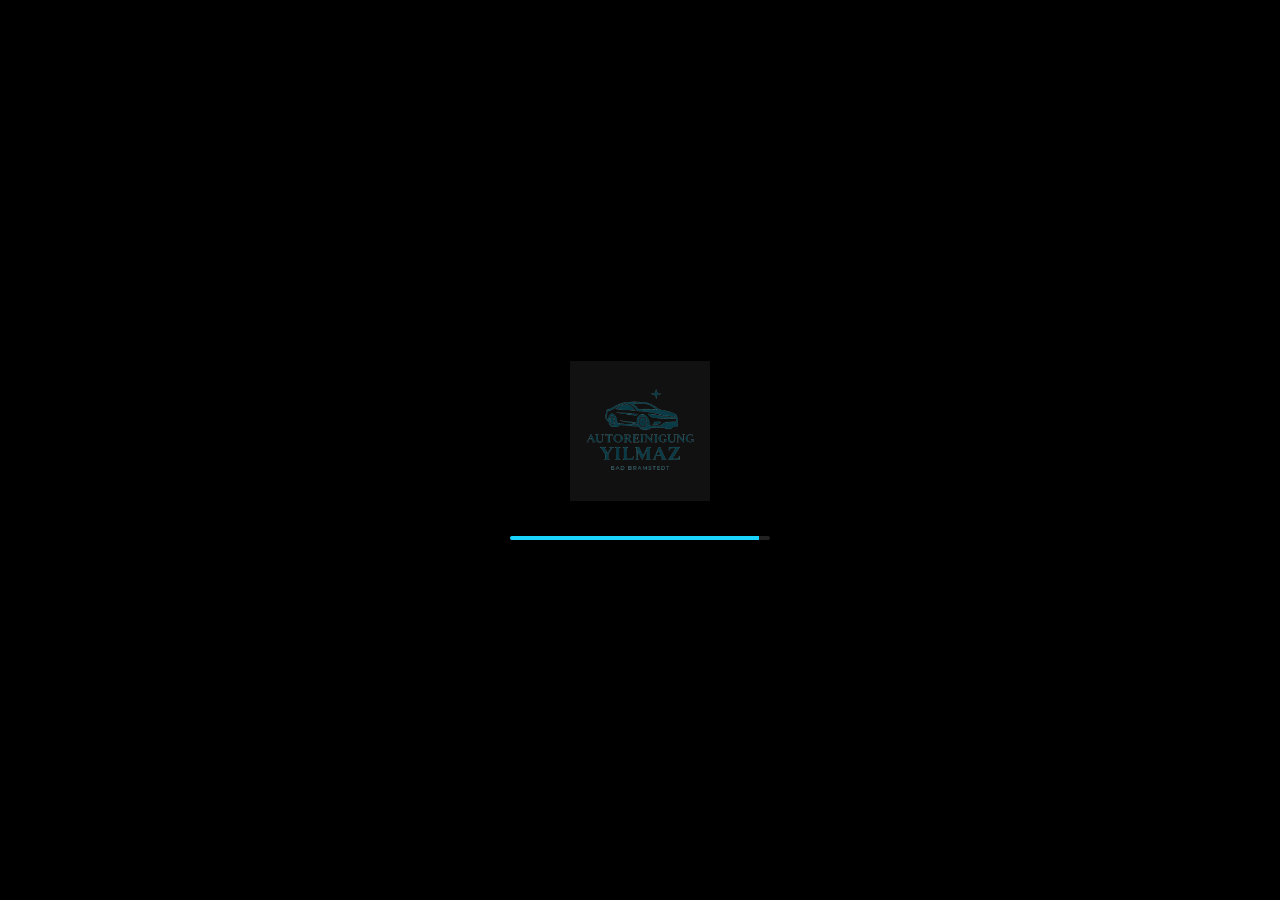
==== index.html @ 6084f490 "Update index.html" ====
<!DOCTYPE html>
<html lang="de">

<head>

<meta charset="UTF-8">
<meta name="viewport" content="width=device-width, initial-scale=1.0">

<title>Autoreinigung Yilmaz</title>
<link rel="icon" type="image/png" href="assets/images/logo.png">

<meta name="theme-color" content="#000000">

<link rel="preconnect" href="https://fonts.googleapis.com">
<link rel="preconnect" href="https://fonts.gstatic.com" crossorigin>

<link href="https://fonts.googleapis.com/css2?family=Manrope:wght@200;300;400;500;600;700;800&display=swap" rel="stylesheet">

<link rel="stylesheet" href="style.css">
<link href="https://fonts.googleapis.com/css2?family=Cormorant+Garamond:wght@600;700&display=swap" rel="stylesheet">
<script src="https://cdnjs.cloudflare.com/ajax/libs/gsap/3.12.5/gsap.min.js"></script>

</head>

<body>

<div id="loader">

<div class="loader-logo">

<img src="assets/images/logo.png" alt="Logo">

</div>

<div class="loader-line">

<div class="loader-progress"></div>

</div>

</div>

<div class="page">

<header class="hero">

<video
id="heroVideo"
autoplay
muted
loop
playsinline
preload="auto"
poster="assets/images/aussen.jpg">

<source
src="assets/videos/rs7.mov"
type="video/quicktime">

</video>

<div class="hero-dark"></div>

<nav>

    <div class="nav-left">
        <a href="#" class="brand">
            <span class="brand-top">AUTOREINIGUNG</span>
            <span class="brand-bottom">YILMAZ</span>
        </a>
    </div>

    <div class="nav-center">
        <a href="#experience">Leistungen</a>
        <a href="#preise">Preise</a>
        <a href="#galerie">Galerie</a>
        <a href="#ueber-apo">Über uns</a>
        <a href="#kontakt">Kontakt</a>
    </div>

    <div class="nav-right">
        <a href="#kontakt" class="nav-button">
            Termin
        </a>
        <button class="nav-toggle" id="navToggle" aria-label="Menü öffnen" aria-expanded="false">
            <span></span>
            <span></span>
            <span></span>
        </button>
    </div>

</nav>

<div class="nav-mobile" id="navMobile">
    <a href="#experience">Leistungen</a>
    <a href="#preise">Preise</a>
    <a href="#galerie">Galerie</a>
    <a href="#ueber-apo">Über uns</a>
    <a href="#kontakt">Kontakt</a>
    <a href="#kontakt" class="nav-mobile-cta">Termin buchen</a>
</div>

<div class="hero-content">

<p class="hero-top">

PREMIUM FAHRZEUGAUFBEREITUNG

</p>

<h1>

<span class="word gradient-word">Perfektion</span><br>
<span class="word">bis</span> <span class="word">ins</span> <span class="word">Detail.</span>

</h1>

<p class="hero-text">

Professionelle Fahrzeugaufbereitung
mit Liebe zum Detail.

</p>

<div class="hero-buttons">

<a
href="#kontakt"
class="button-primary">

Termin buchen

</a>

<a
href="#experience"
class="button-secondary">

Leistungen ansehen

</a>

</div>

<div class="hero-badge">

<span class="hero-badge-stars">★★★★★</span>

<span class="hero-badge-text">100+ Fahrzeuge aufbereitet</span>

</div>

</div>
<div class="hero-hotspots">

<div class="hotspot hotspot-car" data-target="aussen">

<div class="hotspot-ring"></div>

<div class="hotspot-core"></div>

<div class="hotspot-label">

Außenaufbereitung

</div>

</div>

<div class="hotspot hotspot-interior" data-target="innen">

<div class="hotspot-ring"></div>

<div class="hotspot-core"></div>

<div class="hotspot-label">

Innenaufbereitung

</div>

</div>

<div class="hotspot hotspot-engine" data-target="motor">

<div class="hotspot-ring"></div>

<div class="hotspot-core"></div>

<div class="hotspot-label">

Motorraum

</div>

</div>

<div class="hotspot hotspot-booking" data-target="termin">

<div class="hotspot-ring"></div>

<div class="hotspot-core"></div>

<div class="hotspot-label">

Termin

</div>

</div>

</div>

<div class="hero-gradient"></div>

<div class="hero-glow hero-glow-left"></div>

<div class="hero-glow hero-glow-right"></div>

<div class="hero-marquee">

<div class="hero-marquee-track">

<span>PREMIUM DETAILING</span>
<span class="dot">✦</span>
<span>100% HANDARBEIT</span>
<span class="dot">✦</span>
<span>BAD BRAMSTEDT</span>
<span class="dot">✦</span>
<span>LIEBE ZUM DETAIL</span>
<span class="dot">✦</span>
<span>PREMIUM DETAILING</span>
<span class="dot">✦</span>
<span>100% HANDARBEIT</span>
<span class="dot">✦</span>
<span>BAD BRAMSTEDT</span>
<span class="dot">✦</span>
<span>LIEBE ZUM DETAIL</span>
<span class="dot">✦</span>

</div>

</div>

<div class="scroll-indicator">

<span>

EXPERIENCE

</p>

<h2>

Nicht einfach reinigen.

Erleben.

</h2>

<span>

Klicke auf einen Bereich
und entdecke unsere
Premiumaufbereitung.

</span>

</div>

<div class="experience-grid">

<div
class="experience-card"
id="aussen">

<div class="experience-image">

<img
src="assets/images/aussen.jpg"
alt="Außenaufbereitung">

</div>

<div class="experience-content">

<h3>

Außenaufbereitung

</h3>

<p>

Handwäsche, Lackreinigung,
Felgenreinigung,
Versiegelung und
perfektes Finish.

</p>

<a href="aussenaufbereitung.html">

Mehr erfahren

</a>

</div>

</div>

<div
class="experience-card"
id="innen">

<div class="experience-image">

<img
src="assets/images/innen.jpg"
alt="Innenaufbereitung">

</div>

<div class="experience-content">

<h3>

Innenaufbereitung

</h3>

<p>

Tiefenreinigung von
Sitzen, Teppichen,
Kunststoff und
Lüftungsschächten.

</p>

<a href="innenaufbereitung.html">

Mehr erfahren

</a>

</div>

</div>
<div
class="experience-card"
id="motor">

<div class="experience-image">

<img
src="assets/images/motor.jpg"
alt="Motorraum">

</div>

<div class="experience-content">

<h3>

Motorraumaufbereitung

</h3>

<p>

Schonende Reinigung des
Motorraums für einen
sauberen und gepflegten
Gesamteindruck.

</p>

<a href="motorraum.html">

Mehr erfahren

</a>

</div>

</div>

<div
class="experience-card"
id="termin">

<div class="experience-image">

<img
src="assets/images/termin.jpg"
alt="Termin">

</div>

<div class="experience-content">

<h3>

Termin buchen

</h3>

<p>

Stelle deine gewünschte
Aufbereitung individuell
zusammen.

</p>

<a href="#konfigurator">

Jetzt starten

</a>

</div>

</div>

</div>

</section>
<section
id="konfigurator"
class="configurator">

<div class="section-head">

<p>

KONFIGURATOR

</p>

<h2>

Stelle deine Aufbereitung zusammen

</h2>

<span>

Der Preis wird automatisch berechnet.

</span>

</div>

<div class="configurator-wrapper">

<div class="config-left">

<h3>

1. Fahrzeug auswählen

</h3>

<div class="vehicle-grid">

<button class="vehicle active" data-price="0" data-label="Kleinwagen">

Kleinwagen
<span>z. B. Polo, Corsa</span>

</button>

<button class="vehicle" data-price="20" data-label="Mittelklasse">

Mittelklasse
<span>z. B. SUV, Kombi</span>

</button>

<button class="vehicle" data-price="40" data-label="Groß">

Groß
<span>z. B. Van, Transporter</span>

</button>

</div>

<h3>

2. Paket wählen

</h3>

<div class="package-grid">

<button
class="package active"
data-price="69"
data-label="Innen- oder Außen">

Innen- oder Außen
<span>ab 69€</span>

</button>

<button
class="package"
data-price="129"
data-label="Innen + Außen">

Innen + Außen
<span>ab 129€</span>

</button>

<button
class="package"
data-price="299"
data-label="Showroom Detailing">

Showroom Detailing
<span>ab 299€</span>

</button>

</div>

<h3>

3. Extras

</h3>

<div class="extras-grid">

<label>

<input
type="checkbox"
value="20">

Sitzreinigung

</label>

<label>

<input
type="checkbox"
value="30">

Tierhaare

</label>

<label>

<input
type="checkbox"
value="40">

Ozonbehandlung

</label>

<label>

<input
type="checkbox"
value="20">

Abholservice

</label>

</div>

</div>

<div class="config-right">

<div class="summary-card">

<h3>

Zusammenfassung

</h3>

<div class="summary-row">

<span>

Fahrzeug

</span>

<strong id="vehicleOutput">

Kleinwagen

</strong>

</div>

<div class="summary-row">

<span>

Paket

</span>

<strong id="packageOutput">

Innenreinigung

</strong>

</div>

<div class="summary-row">

<span>

Extras

</span>

<strong id="extrasOutput">

Keine

</strong>

</div>

<div class="summary-total">

<span>

Gesamtpreis

</span>

<h2 id="priceOutput">

49 €

</h2>

</div>

<p class="price-disclaimer">

Ungefährer Richtpreis. Nach deiner Anfrage erhältst du ein individuelles Angebot passend zu deinem Fahrzeug.

</p>

<a
href="#kontakt"
class="button-primary">

Anfrage senden

</a>

</div>

</div>

</div>

</section>
<section
class="reviews">

<div class="section-head">

<p>

KUNDEN

</p>

<h2>

Das sagen unsere Kunden

</h2>

</div>

<div class="reviews-grid">

<div class="review-card">

<div class="stars">

★★★★★

</div>

<p>

Mein Auto sah aus wie neu, sogar die Ecken im Kofferraum waren
blitzsauber. Klare Empfehlung.

</p>

<strong>

Lukas Meyer

</strong>

</div>

<div class="review-card">

<div class="stars">

★★★★★

</div>

<p>

Schnell, freundlich und richtig gründlich. Ich komme auf jeden
Fall wieder.

</p>

<strong>

Sophie Bauer

</strong>

</div>

<div class="review-card">

<div class="stars">

★★★★★

</div>

<p>

Endlich jemand, der wirklich auf Details achtet. Der Innenraum
riecht wieder wie neu.

</p>

<strong>

Tim Petersen

</strong>

</div>

</div>

</section>

<section
class="stats">

<div class="stat">

<h2>

100+

</h2>

<p>

Fahrzeuge aufbereitet

</p>

</div>

<div class="stat">

<h2>

100%

</h2>

<p>

Handarbeit

</p>

</div>

<div class="stat">

<h2>

★★★★★

</h2>

<p>

Detailtreue

</p>

</div>

<div class="stat">

<h2>

1

</h2>

<p>

Ansprechpartner

</p>

</div>

</section>

<section
id="preise"
class="pricing">

<div class="section-head">

<p>

PREISE

</p>

<h2>

Unsere Leistungen

</h2>

</div>

<div class="pricing-grid">

<div class="price-card">

<h3>

Innen- oder Außenaufbereitung

</h3>

<h4>

ab 69€

</h4>

<ul>

<li>Innenreinigung oder Handwäsche</li>

<li>Felgen oder Polster</li>

<li>Kunststoffpflege</li>

<li>Finish nach Wahl</li>

</ul>

</div>

<div class="price-card premium">

<h3>

Innen + Außen Aufbereitung

</h3>

<h4>

ab 129€

</h4>

<ul>

<li>Innen und Außen komplett</li>

<li>Lackreinigung & Versiegelung</li>

<li>Tiefenreinigung Interieur</li>

<li>Rundum-Finish</li>

</ul>

</div>

<div class="price-card premium">

<h3>

Showroom Detailing Paket

</h3>

<h4>

ab 299€

</h4>

<ul>

<li>Innen & Außen Premium</li>

<li>Motorraumaufbereitung</li>

<li>Versiegelung</li>

<li>Maximaler Glanz</li>

</ul>

</div>

</div>

</section>
<section
id="galerie"
class="gallery">

<div class="section-head">

<p>

GALERIE

</p>

<h2>

Vorher & Nachher

</h2>

<span>

Jedes Fahrzeug wird mit höchster Sorgfalt aufbereitet.

</span>

</div>

<div class="before-after">

<div class="before-card">

<div class="image">

<img
src="assets/images/before1.jpg"
alt="Vorher">

</div>

<h3>

Vorher

</h3>

</div>

<div class="after-card">

<div class="image">

<img
src="assets/images/after1.jpg"
alt="Nachher">

</div>

<h3>

Nachher

</h3>

</div>

</div>

</section>

<section
id="ueber-apo"
class="about-section">

<div class="about">

<div class="about-left">

<p class="section-tag">ÜBER UNS</p>

<h2>

Der Mensch hinter<br>
Autoreinigung Yilmaz.

</h2>

<p>

Hallo, ich bin Apo, 20 Jahre alt und Gründer von Autoreinigung
Yilmaz. Schon als Kind habe ich mich für Autos und perfekte
Fahrzeugpflege begeistert. Für mich gibt es kein „passt schon".
Ich arbeite so lange an einem Fahrzeug, bis ich das Ergebnis
selbst feiere und mit gutem Gewissen übergeben kann. Mein
Nachname Yilmaz ist in Bad Bramstedt vielen ein Begriff, weil
mein Vater sich über Jahre als zuverlässiger Schneider einen
Namen gemacht hat, und genau diese Werte nehme ich mit in mein
eigenes Unternehmen. Neben meinem Studium baue ich Autoreinigung
Yilmaz mit voller Leidenschaft auf, denn mein Ziel ist nicht,
möglichst viele Autos am Tag zu schaffen, sondern jedes einzelne
Fahrzeug so aufzubereiten, dass der Besitzer mit einem Grinsen
einsteigt.

</p>

<div class="about-features">

<div>✓ Liebe zum Detail</div>

<div>✓ Ehrlichkeit & Qualität</div>

<div>✓ Familientradition seit Jahren</div>

<div>✓ Kein Auto wie das andere</div>

</div>

</div>

<div class="about-right">

<img
src="assets/images/apo.jpg"
alt="Apo Yılmaz">

</div>

</div>

</section>

<section
id="kontakt"
class="contact">

<div class="section-head">

<p>

KONTAKT

</p>

<h2>

Termin anfragen

</h2>

<span>

Wir melden uns schnellstmöglich bei dir.

</span>

</div>

<div class="contact-wrapper">

<div class="contact-left">

<form id="contactForm">

<div class="input-group">

<label>

Name

</label>

<input
type="text"
placeholder="Dein Name"
required>

</div>

<div class="input-group">

<label>

Telefon

</label>

<input
type="tel"
placeholder="01590 8445660">

</div>

<div class="input-group">

<label>

E-Mail

</label>

<input
type="email"
placeholder="name@email.de">

</div>

<div class="input-group">

<label>

Fahrzeug

</label>

<input
type="text"
placeholder="z. B. Audi A4">

</div>

<div class="input-group">

<label>

Nachricht

</label>

<textarea
rows="6"
placeholder="Erzähl uns etwas über dein Fahrzeug..."></textarea>

</div>

<button
type="submit"
class="button-primary">

Anfrage senden

</button>

</form>

</div>

<div class="contact-right">

<div class="contact-card">

<h3>Sofort Kontakt</h3>

<p>Du möchtest lieber direkt schreiben? Kein Problem.</p>

<a
href="https://wa.me/4915908445660?text=Hallo,%20ich%20interessiere%20mich%20für%20eine%20Fahrzeugaufbereitung."
target="_blank"
class="whatsapp-big">

💬 WhatsApp schreiben

</a>

<div class="contact-info">

<div>📞 01590 8445660</div>

<div>📧 autoreinigung.yilmaz@gmx.de</div>

<div>📍 Bad Bramstedt</div>

<div>🕒 Antwort meist innerhalb weniger Stunden</div>

</div>

</div>

<div class="contact-card">

<h3>Warum Autoreinigung Yılmaz?</h3>

<div class="contact-features">

<div>✓ Kostenlose Beratung</div>

<div>✓ Premium Fahrzeugaufbereitung</div>

<div>✓ Transparente Preise</div>

<div>✓ Flexible Terminvergabe</div>

</div>

</div>

</div>

</div>

</section>

<footer>

<div class="footer-top">

<div class="footer-brand">

<img
src="assets/images/logo.png"
alt="Logo">

<p>

Premium Fahrzeugaufbereitung
für höchste Ansprüche.

</p>

</div>

<div class="footer-links">

<h3>

Navigation

</h3>

<a href="#">

Start</a>

<a href="#experience">

Leistungen</a>

<a href="#preise">

Preise</a>

<a href="#galerie">

Galerie</a>

<a href="#ueber-apo">

Über uns</a>

<a href="#kontakt">

Kontakt</a>

</div>

<div class="footer-services">

<h3>

Leistungen

</h3>

<p>

Innenreinigung</p>

<p>

Außenaufbereitung</p>

<p>

Premium Paket</p>

<p>

Ozonbehandlung</p>

</div>

<div class="footer-contact">

<h3>

Kontakt

</h3>

<p>

01590 8445660

</p>

<p>

autoreinigung.yilmaz@gmx.de

</p>

<p>

@autoreinigung.yilmaz

</p>

</div>

</div>

<div class="footer-bottom">

<p>

© 2026 Autoreinigung Yilmaz.
Alle Rechte vorbehalten.

</p>

<div class="footer-legal">
<a href="impressum.html">Impressum</a>
<a href="datenschutz.html">Datenschutz</a>
</div>

</div>

</footer>
<div class="cookie-banner" id="cookieBanner">

<div class="cookie-content">

<h3>

Cookies

</h3>

<p>

Diese Website verwendet Cookies für die Darstellung und zukünftige Funktionen.

</p>

<div class="cookie-buttons">

<button
id="acceptCookies"
class="button-primary">

Akzeptieren

</button>

<button
id="declineCookies"
class="button-secondary">

Ablehnen

</button>

</div>

</div>

</div>

<button
id="backToTop"
class="back-to-top">

↑

</button>

<script src="script.js"></script>

</div>

</body>

</html>
---- style.css ----
/* =====================================================
   RESET
===================================================== */

*{
margin:0;
padding:0;
box-sizing:border-box;
}

html{
scroll-behavior:smooth;
}

body{

font-family:"Manrope",sans-serif;
background:#050505;
color:#ffffff;
overflow-x:hidden;

}

img{

display:block;
max-width:100%;
background:#111;
font-size:0;

}

a{

text-decoration:none;
color:inherit;

}

button{

font-family:inherit;
cursor:pointer;
border:none;
outline:none;

}

section{

position:relative;
scroll-margin-top:110px;

}

/* =====================================================
   VARIABLES
===================================================== */

:root{

--primary:#18d4ff;

--bg:#050505;

--bg2:#0d0d0d;

--card:#111111;

--border:rgba(255,255,255,.07);

--text:#ffffff;

--text2:#bcbcbc;

--radius:26px;

--shadow:0 25px 60px rgba(0,0,0,.35);

}

/* =====================================================
   LOADER
===================================================== */

#loader{

position:fixed;

inset:0;

background:#000;

display:flex;

flex-direction:column;

justify-content:center;

align-items:center;

gap:35px;

z-index:999999;

}

.loader-logo img{

width:140px;

}

.loader-line{

width:260px;
height:4px;

background:#222;

border-radius:999px;

overflow:hidden;

}

.loader-progress{

width:0;

height:100%;

background:var(--primary);

}

/* =====================================================
   PAGE
===================================================== */

.page{

position:relative;

overflow:hidden;

}

/* =====================================================
   HERO
===================================================== */

.hero{

position:relative;

height:100vh;

width:100%;

overflow:hidden;

background:#050505 url('assets/images/aussen.jpg') center/cover no-repeat;

}

#heroVideo{

position:absolute;

inset:0;

width:100%;

height:100%;

object-fit:cover;

transform:scale(1.08);

animation:heroZoom 18s ease-in-out infinite alternate;

filter:brightness(.55) contrast(1.08) saturate(1.1);

pointer-events:none;

}
@keyframes heroZoom{

0%{

transform:scale(1.08);

}

100%{

transform:scale(1.16);

}

}

.hero-dark{
    position:absolute;
    inset:0;
    background:
    linear-gradient(
        to bottom,
        rgba(0,0,0,.35),
        rgba(0,0,0,.45),
        rgba(0,0,0,.85)
    ),
    radial-gradient(
        ellipse at center,
        transparent 35%,
        rgba(0,0,0,.55) 100%
    );
    pointer-events:none;
    z-index:1;
}
.hero-gradient{

position:absolute;

left:0;
right:0;
bottom:0;

height:260px;

background:

linear-gradient(
transparent,
#050505
);

}

/* =====================================================
   NAVIGATION
===================================================== */

nav{

position:fixed;

top:18px;

left:50%;

transform:translateX(-50%);

width:min(1400px,96%);

padding:18px 40px;

display:flex;

align-items:center;

justify-content:space-between;

background:rgba(10,10,10,.45);

backdrop-filter:blur(24px);

-webkit-backdrop-filter:blur(24px);

border:1px solid rgba(255,255,255,.08);

border-radius:22px;

box-shadow:0 20px 60px rgba(0,0,0,.35);

z-index:1000;

transition:.35s;

}

.nav-left{
    display:flex;
    align-items:center;
    flex-shrink:0;
}

.nav-center{

display:flex;

gap:45px;

}

.nav-center a{

font-size:15px;

font-weight:600;

letter-spacing:.04em;

transition:.3s;

}

.nav-center a:hover{

color:var(--primary);

}

.nav-button{

padding:15px 28px;

border-radius:999px;

background:var(--primary);

color:#000;

font-weight:700;

transition:.35s;

}

.nav-button:hover{

transform:translateY(-4px);

box-shadow:

0 20px 40px rgba(24,212,255,.35);

}
nav{
    z-index:9999;
}

.hero-content{
    z-index:10;
}

/* =====================================================
   HERO CONTENT
===================================================== */

.hero-content{

position:absolute;

left:8%;
top:50%;

transform:translateY(-50%);

width:700px;

z-index:50;

}

.hero-top{

font-size:14px;

letter-spacing:5px;

color:var(--primary);

margin-bottom:20px;

}

.hero-content h1{

font-size:clamp(56px,7.5vw,118px);

line-height:.95;

font-weight:800;

margin-bottom:30px;

letter-spacing:-.01em;

}

.hero-content h1 .word{

display:inline-block;

}

.gradient-word{

background:linear-gradient(100deg,#ffffff 10%,var(--primary) 55%,#7be9ff 90%);

-webkit-background-clip:text;

background-clip:text;

color:transparent;

}

.hero-text{

font-size:22px;

line-height:1.8;

color:var(--text2);

max-width:600px;

}

.hero-buttons{

display:flex;

gap:18px;

margin-top:45px;

}

.button-primary{

padding:18px 34px;

border-radius:999px;

background:var(--primary);

color:#000;

font-weight:700;

transition:.35s;

box-shadow:0 15px 40px rgba(45,200,255,.25);

}

.button-secondary{

padding:18px 34px;

border-radius:999px;

background:rgba(255,255,255,.08);

border:1px solid rgba(255,255,255,.12);

backdrop-filter:blur(18px);

color:#fff;

font-weight:600;

transition:.35s;

}

.button-primary,
.button-secondary{

position:relative;

overflow:hidden;

}

.button-primary::before,
.button-secondary::before{

content:"";

position:absolute;

top:0;

left:-120%;

width:60%;

height:100%;

background:linear-gradient(
115deg,
transparent,
rgba(255,255,255,.45),
transparent
);

transform:skewX(-20deg);

transition:.6s ease;

}

.button-primary:hover::before,
.button-secondary:hover::before{

left:130%;

}

.button-primary:hover,
.button-secondary:hover{

transform:translateY(-4px);

border-color:var(--primary);

box-shadow:0 18px 45px rgba(24,212,255,.25);

}

/* =====================================================
   HERO TRUST BADGE
===================================================== */

.hero-badge{

display:inline-flex;

align-items:center;

gap:14px;

margin-top:40px;

padding:14px 22px;

border-radius:999px;

background:rgba(255,255,255,.06);

border:1px solid rgba(255,255,255,.12);

backdrop-filter:blur(18px);

animation:badgeFloat 4s ease-in-out infinite;

}

.hero-badge-stars{

color:#ffd43b;

font-size:15px;

letter-spacing:2px;

}

.hero-badge-text{

font-size:14px;

font-weight:600;

color:var(--text2);

white-space:nowrap;

}

@keyframes badgeFloat{

0%,100%{

transform:translateY(0);

}

50%{

transform:translateY(-8px);

}

}
/* =====================================================
   HERO GLOW
===================================================== */

.hero-glow{

position:absolute;

width:800px;
height:800px;

border-radius:50%;

filter:blur(150px);

opacity:.28;

pointer-events:none;

transition:transform .4s ease-out;

will-change:transform;

}

.hero-glow-left{

left:-250px;
top:-150px;

background:#18d4ff;

}

.hero-glow-right{

right:-250px;
bottom:-250px;

background:#18d4ff;

}

/* =====================================================
   HOTSPOTS
===================================================== */

.hero-hotspots{

position:absolute;

inset:0;

z-index:80;

pointer-events:none;

}

.hotspot{

position:absolute;

display:flex;

align-items:center;

gap:18px;

cursor:pointer;

pointer-events:auto;

transition:.35s;

}

.hotspot:hover{

transform:scale(1.06);

}

.hotspot-core{

width:16px;
height:16px;

border-radius:50%;

background:var(--primary);

position:relative;

z-index:3;

box-shadow:

0 0 25px var(--primary);

}

.hotspot-ring{

position:absolute;

width:16px;
height:16px;

border-radius:50%;

background:rgba(24,212,255,.35);

animation:pulse 2s infinite;

}

.hotspot-label{

padding:12px 18px;

border-radius:999px;

background:rgba(20,20,20,.75);

backdrop-filter:blur(16px);

border:1px solid rgba(255,255,255,.08);

font-size:14px;

opacity:0;

transform:translateX(-10px);

transition:.35s;

white-space:nowrap;

}

.hotspot:hover .hotspot-label{

opacity:1;

transform:translateX(0);

}

.hotspot-car{

right:18%;
top:60%;

}

.hotspot-interior{

right:32%;
top:37%;

}

.hotspot-engine{

left:63%;
top:28%;

}

.hotspot-booking{

right:8%;
bottom:18%;

}

@keyframes pulse{

0%{

transform:scale(1);

opacity:1;

}

70%{

transform:scale(3);

opacity:0;

}

100%{

transform:scale(3);

opacity:0;

}

}

/* =====================================================
   HERO MARQUEE
===================================================== */

.hero-marquee{

position:absolute;

left:0;
right:0;
bottom:0;

overflow:hidden;

padding:16px 0;

background:rgba(5,5,5,.55);

border-top:1px solid rgba(255,255,255,.08);

backdrop-filter:blur(10px);

z-index:70;

mask-image:linear-gradient(
to right,
transparent,
#000 8%,
#000 92%,
transparent
);

}

.hero-marquee-track{

display:flex;

align-items:center;

gap:18px;

width:max-content;

animation:marqueeScroll 26s linear infinite;

white-space:nowrap;

}

.hero-marquee-track span{

font-size:13px;

font-weight:700;

letter-spacing:.2em;

color:var(--text2);

}

.hero-marquee-track .dot{

color:var(--primary);

font-size:14px;

}

@keyframes marqueeScroll{

0%{

transform:translateX(0);

}

100%{

transform:translateX(-50%);

}

}

/* =====================================================
   SCROLL INDICATOR
===================================================== */

.scroll-indicator{

position:absolute;

left:50%;

bottom:95px;

transform:translateX(-50%);

display:flex;

flex-direction:column;

align-items:center;

gap:14px;

z-index:90;

}

.scroll-indicator span{

font-size:11px;

letter-spacing:4px;

color:#9d9d9d;

}

.scroll-line{

width:2px;

height:80px;

background:#222;

border-radius:999px;

overflow:hidden;

}

.scroll-line-fill{

width:100%;

height:40%;

background:var(--primary);

animation:scrollMove 2s infinite;

}

@keyframes scrollMove{

0%{

transform:translateY(-100%);

}

100%{

transform:translateY(250%);

}

}

/* =====================================================
   EXPERIENCE
===================================================== */

.experience{

padding:110px 8%;

background:var(--bg);

}

.experience-header{

text-align:center;

margin-bottom:80px;

}

.experience-header p{

color:var(--primary);

letter-spacing:4px;

margin-bottom:15px;

font-size:14px;

}

.experience-header h2{

font-size:clamp(34px,7vw,72px);

line-height:1.1;

margin-bottom:20px;

}

.experience-header span{

font-size:20px;

color:var(--text2);

line-height:1.7;

display:block;

max-width:750px;

margin:auto;

}

.experience-grid{

display:grid;

grid-template-columns:repeat(2,1fr);

gap:35px;

}

/* =====================================================
   EXPERIENCE CARD
===================================================== */

.experience-card{

background:var(--card);

border-radius:30px;

overflow:hidden;

border:1px solid var(--border);

transition:.45s;

}

.experience-card:hover{

transform:translateY(-10px);

box-shadow:var(--shadow);

border-color:var(--primary);

}

.experience-image{

height:320px;

overflow:hidden;

}

.experience-image img{

width:100%;

height:100%;

object-fit:cover;

transition:.8s;

}

.experience-card:hover img{

transform:scale(1.05);

}

.experience-content{

padding:35px;

}

.experience-content h3{

font-size:32px;

margin-bottom:18px;

}

.experience-content p{

font-size:18px;

line-height:1.8;

color:var(--text2);

margin-bottom:28px;

}

.experience-content a{

display:inline-flex;

padding:15px 28px;

border-radius:999px;

background:var(--primary);

color:#000;

font-weight:700;

transition:.35s;

}

.experience-content a:hover{

transform:translateY(-4px);

box-shadow:0 18px 35px rgba(24,212,255,.35);

}
/* =====================================================
   SECTION HEAD
===================================================== */

.section-head{

text-align:center;

margin-bottom:80px;

}

.section-head p{

font-size:14px;

letter-spacing:4px;

color:var(--primary);

margin-bottom:18px;

}

.section-head h2{

font-size:clamp(34px,7vw,72px);

line-height:1.05;

margin-bottom:18px;

}

.section-head span{

display:block;

max-width:750px;

margin:auto;

font-size:20px;

line-height:1.8;

color:var(--text2);

}

/* =====================================================
   PRICING
===================================================== */

.pricing{

padding:110px 8%;

background:var(--bg2);

}

.pricing-grid{

display:grid;

grid-template-columns:repeat(3,1fr);

gap:30px;

}

.price-card{

background:var(--card);

border-radius:28px;

padding:38px;

border:1px solid var(--border);

transition:.35s;

}

.price-card:hover{

transform:translateY(-10px);

border-color:var(--primary);

box-shadow:var(--shadow);

}

.price-card h3{

font-size:30px;

margin-bottom:18px;

}

.price-card h4{

font-size:clamp(30px,5vw,42px);

color:var(--primary);

margin-bottom:28px;

}

.price-card ul{

list-style:none;

display:flex;

flex-direction:column;

gap:16px;

}

.price-card li{

font-size:17px;

color:var(--text2);

position:relative;

padding-left:22px;

}

.price-card li::before{

content:"✓";

position:absolute;

left:0;

color:var(--primary);

font-weight:700;

}

.price-card.premium{

background:linear-gradient(
180deg,
#141414,
#0c0c0c
);

}

/* =====================================================
   CONFIGURATOR
===================================================== */

.configurator{

padding:110px 8%;

background:#050505;

}

.configurator-wrapper{

display:grid;

grid-template-columns:2fr 1fr;

gap:40px;

align-items:start;

}

.config-left{

display:flex;

flex-direction:column;

gap:45px;

}

.config-left h3{

font-size:30px;

margin-bottom:20px;

}

/* =====================================================
   VEHICLES
===================================================== */

.vehicle-grid{

display:grid;

grid-template-columns:repeat(3,1fr);

gap:18px;

}

.vehicle{

display:flex;

flex-direction:column;

align-items:center;

gap:6px;

padding:22px;

border-radius:20px;

background:#111;

border:1px solid var(--border);

color:white;

font-size:17px;

font-weight:600;

transition:.3s;

}

.vehicle span{

font-size:13px;

font-weight:400;

color:var(--text2);

}

.vehicle:hover{

transform:translateY(-5px);

border-color:var(--primary);

}

.vehicle.active{

background:var(--primary);

color:black;

font-weight:700;

}

.vehicle.active span{

color:rgba(0,0,0,.6);

}

.price-disclaimer{

font-size:13px;

line-height:1.6;

color:var(--text2);

text-align:center;

margin:-8px 0 22px;

}

/* =====================================================
   PACKAGES
===================================================== */

.package-grid{

display:grid;

grid-template-columns:repeat(2,1fr);

gap:18px;

}

.package{

padding:22px;

border-radius:20px;

background:#111;

border:1px solid var(--border);

color:white;

font-size:17px;

transition:.3s;

}

.package:hover{

transform:translateY(-5px);

border-color:var(--primary);

}

.package.active{

background:var(--primary);

color:#000;

font-weight:700;

}

/* =====================================================
   EXTRAS
===================================================== */

.extras-grid{

display:grid;

grid-template-columns:repeat(2,1fr);

gap:18px;

}

.extras-grid label{

display:flex;

align-items:center;

gap:14px;

padding:18px 20px;

border-radius:18px;

background:#111;

border:1px solid var(--border);

transition:.3s;

cursor:pointer;

}

.extras-grid label:hover{

border-color:var(--primary);

}

.extras-grid input{

width:18px;

height:18px;

accent-color:#18d4ff;

}

/* =====================================================
   SUMMARY
===================================================== */

.summary-card{

position:sticky;

top:120px;

background:#111;

border-radius:30px;

padding:35px;

border:1px solid var(--border);

}

.summary-card h3{

font-size:30px;

margin-bottom:35px;

}

.summary-row{

display:flex;

justify-content:space-between;

align-items:center;

padding:16px 0;

border-bottom:1px solid rgba(255,255,255,.06);

}

.summary-row span{

color:var(--text2);

}

.summary-row strong{

font-weight:700;

}

.summary-total{

margin-top:35px;

padding-top:25px;

border-top:1px solid rgba(255,255,255,.08);

}

.summary-total span{

color:var(--text2);

}

.summary-total h2{

font-size:clamp(36px,8vw,58px);

color:var(--primary);

margin:10px 0 35px;

}

.summary-card .button-primary{

display:block;

text-align:center;

width:100%;

}
/* =====================================================
   GALLERY
===================================================== */

.gallery{

padding:110px 8%;

background:var(--bg);

}

.before-after{

display:grid;

grid-template-columns:1fr 1fr;

gap:30px;

margin-bottom:80px;

}

.before-card,
.after-card{

background:var(--card);

border-radius:28px;

overflow:hidden;

border:1px solid var(--border);

}

.before-card .image,
.after-card .image{

height:420px;

overflow:hidden;

}

.before-card img,
.after-card img{

width:100%;
height:100%;
object-fit:cover;
transition:.6s;

}

.before-card:hover img,
.after-card:hover img{

transform:scale(1.05);

}

.before-card h3,
.after-card h3{

padding:28px;

font-size:30px;

}

/* =====================================================
   STATS
===================================================== */

.stats{

padding:120px 8%;

display:grid;

grid-template-columns:repeat(4,1fr);

gap:25px;

background:var(--bg2);

}

.stat{

background:var(--card);

padding:45px;

border-radius:24px;

text-align:center;

border:1px solid var(--border);

}

.stat h2{

font-size:clamp(32px,7vw,54px);

color:var(--primary);

margin-bottom:12px;

}

.stat p{

color:var(--text2);

font-size:18px;

}

/* =====================================================
   REVIEWS
===================================================== */

.reviews{

padding:110px 8%;

background:var(--bg);

}

.reviews-grid{

display:grid;

grid-template-columns:repeat(3,1fr);

gap:28px;

}

.review-card{

background:var(--card);

padding:40px;

border-radius:24px;

border:1px solid var(--border);

transition:.35s;

}

.review-card:hover{

transform:translateY(-8px);

border-color:var(--primary);

}

.stars{

font-size:24px;

color:#ffd43b;

margin-bottom:20px;

}

.review-card p{

line-height:1.8;

color:var(--text2);

margin-bottom:30px;

}

.review-card strong{

font-size:18px;

}

/* =====================================================
   CONTACT
===================================================== */

.contact{

padding:110px 8%;

background:var(--bg2);

}

.contact-wrapper{

display:grid;

grid-template-columns:1.5fr 1fr;

gap:40px;

}

.contact-left,
.contact-card,
.map-placeholder{

background:var(--card);

border-radius:28px;

border:1px solid var(--border);

padding:35px;

}

.input-group{

display:flex;

flex-direction:column;

margin-bottom:22px;

}

.input-group label{

margin-bottom:10px;

font-weight:600;

}

.input-group input,
.input-group textarea{

background:#0b0b0b;

border:1px solid var(--border);

border-radius:16px;

padding:18px;

color:#fff;

font-size:16px;

resize:none;

}

.contact-card{

margin-bottom:30px;

}

.contact-item{

margin-top:20px;

}

.contact-item h4{

margin-bottom:8px;

color:var(--primary);

}

.map-placeholder{

height:320px;

display:flex;

align-items:center;

justify-content:center;

text-align:center;

}

/* =====================================================
   FOOTER
===================================================== */

footer{

padding:80px 8% 40px;

background:#020202;

border-top:1px solid var(--border);

}

.footer-top{

display:grid;

grid-template-columns:2fr 1fr 1fr 1fr;

gap:40px;

margin-bottom:60px;

}

.footer-brand img{

width:150px;

margin-bottom:20px;

}

.footer-brand p,
.footer-contact p{

color:var(--text2);

line-height:1.8;

}

.footer-links,
.footer-services{

display:flex;

flex-direction:column;

gap:14px;

}

.footer-links h3,
.footer-services h3,
.footer-contact h3{

margin-bottom:14px;

}

.footer-links a{

color:var(--text2);

transition:.3s;

}

.footer-links a:hover{

color:var(--primary);

}

.footer-bottom{

padding-top:35px;

border-top:1px solid rgba(255,255,255,.05);

text-align:center;

color:#888;

display:flex;

flex-direction:column;

align-items:center;

gap:14px;

}

.footer-legal{

display:flex;

gap:24px;

}

.footer-legal a{

color:#888;

font-size:14px;

transition:.3s;

}

.footer-legal a:hover{

color:var(--primary);

}

.back-to-top{

position:fixed;

right:30px;

bottom:30px;

width:58px;
height:58px;

border-radius:50%;

background:var(--primary);

color:#000;

font-size:22px;

display:flex;

justify-content:center;

align-items:center;

box-shadow:var(--shadow);

z-index:999;

opacity:0;

pointer-events:none;

transition:.35s;

}

/* =====================================================
   RESPONSIVE
===================================================== */

.nav-right{

display:flex;

align-items:center;

gap:16px;

}

.nav-toggle{

display:none;

flex-direction:column;

justify-content:center;

gap:5px;

width:44px;

height:44px;

background:none;

border:none;

cursor:pointer;

z-index:10000;

}

.nav-toggle span{

display:block;

width:24px;

height:2px;

background:#fff;

margin:0 auto;

transition:.3s ease;

}

.nav-toggle.open span:nth-child(1){

transform:translateY(7px) rotate(45deg);

}

.nav-toggle.open span:nth-child(2){

opacity:0;

}

.nav-toggle.open span:nth-child(3){

transform:translateY(-7px) rotate(-45deg);

}

.nav-mobile{

position:fixed;

inset:0;

background:rgba(5,5,5,.98);

backdrop-filter:blur(20px);

display:flex;

flex-direction:column;

align-items:center;

justify-content:center;

gap:32px;

opacity:0;

pointer-events:none;

transform:translateY(-12px);

transition:.35s ease;

z-index:9998;

}

.nav-mobile.open{

opacity:1;

pointer-events:auto;

transform:translateY(0);

}

.nav-mobile a{

font-size:24px;

font-weight:600;

color:#fff;

}

.nav-mobile a:hover{

color:var(--primary);

}

.nav-mobile-cta{

margin-top:10px;

padding:16px 40px;

border-radius:999px;

background:var(--primary) !important;

color:#000 !important;

font-weight:700;

font-size:16px !important;

}

.nav-mobile-cta:hover{

color:#000 !important;

}

@media(max-width:1100px){

nav{

padding:25px;

}

.nav-center{

display:none;

}

.nav-toggle{

display:flex;

}

.hero-content{

left:5%;

width:90%;

}

.hero-content h1{

font-size:62px;

}

.experience-grid,
.pricing-grid,
.reviews-grid,
.stats,
.before-after,
.contact-wrapper,
.footer-top,
.about,
.configurator-wrapper{

grid-template-columns:1fr;

}

.vehicle-grid,
.package-grid,
.extras-grid{

grid-template-columns:1fr;

}

.hotspot{

display:none;

}

.about{

margin:100px auto;
gap:40px;

}

.summary-card{

position:relative;

top:0;

}

}

/* =====================================================
   MOBILE (PHONES)
===================================================== */

@media(max-width:640px){

nav{

padding:16px 20px;

}

.brand-top{

font-size:10px;

letter-spacing:.22em;

}

.brand-bottom{

font-size:28px;

}

.nav-button{

display:none;

}

.nav-toggle{

width:38px;
height:38px;

}

.hero-content{

left:6%;

width:88%;

}

.hero-content h1{

font-size:clamp(38px,12vw,56px);

}

.hero-top{

font-size:12px;

letter-spacing:3px;

}

.hero-text{

font-size:15px;

}

.hero-buttons{

flex-direction:column;

width:100%;

gap:14px;

}

.hero-buttons a{

width:100%;

text-align:center;

}

.hero-badge{

flex-wrap:wrap;

justify-content:center;

text-align:center;

padding:12px 18px;

}

.hero-marquee span{

font-size:12px;

}

.experience,
.pricing,
.configurator,
.gallery,
.reviews,
.contact,
.stats{

padding:70px 6%;

}

.stats{

grid-template-columns:repeat(2,1fr);

gap:20px;

}

.experience-header span,
.section-head span{

font-size:14px;

}

.price-card,
.summary-card,
.review-card,
.contact-card{

padding:30px 24px;

}

.about{

margin:70px auto;

}

.about p{

font-size:17px;

}

.about-features{

grid-template-columns:1fr;

}

.footer-top{

padding:70px 6% 40px;

}

.footer-bottom{

padding:25px 6% 30px;

}

.footer-legal{

flex-direction:column;

gap:10px;

align-items:center;

}

.cookie-banner{

left:14px;

right:14px;

bottom:14px;

}

.cookie-content{

padding:22px;

}

.legal-content{

padding:60px 6% 100px;

}

.legal-content h2{

font-size:22px;

}

.page-hero{

padding:140px 6% 60px;

}

.included-list,
.process-steps{

gap:12px;

}

}

/* =====================================================
   COOKIE BANNER
===================================================== */

.cookie-banner{

position:fixed;

left:30px;
right:30px;
bottom:30px;

display:flex;

justify-content:center;

z-index:99999;

}

.cookie-content{

background:rgba(15,15,15,.95);

backdrop-filter:blur(25px);

border:1px solid rgba(255,255,255,.08);

border-radius:24px;

padding:30px;

max-width:650px;

width:100%;

box-shadow:0 25px 60px rgba(0,0,0,.45);

}

.cookie-content h3{

margin-bottom:12px;

}

.cookie-content p{

color:#bdbdbd;

line-height:1.8;

margin-bottom:25px;

}

.cookie-buttons{

display:flex;

gap:15px;

flex-wrap:wrap;

}
.whatsapp-big{

display:flex;

justify-content:center;

align-items:center;

margin:25px 0;

padding:18px 28px;

background:#25D366;

color:#fff;

font-size:18px;

font-weight:700;

border-radius:18px;

text-decoration:none;

transition:.3s;

box-shadow:0 15px 35px rgba(37,211,102,.25);

}

.whatsapp-big:hover{

transform:translateY(-4px);

box-shadow:0 25px 50px rgba(37,211,102,.4);

}
/* Logo */

.brand{
    display:flex;
    flex-direction:column;
    text-decoration:none;
    line-height:1;
}

.brand-top{
    font-family:"Manrope",sans-serif;
    font-size:13px;
    font-weight:700;
    letter-spacing:.35em;
    color:#ffffff;
    text-transform:uppercase;
}

.brand-bottom{
    font-family:"Cormorant Garamond",serif;
    font-size:42px;
    font-weight:700;
    color:var(--primary);
    letter-spacing:.05em;
    margin-top:2px;
    transition:.3s ease;
}

.brand:hover .brand-bottom{
    text-shadow:0 0 20px rgba(0,255,255,.45);
}
/* ===========================
   ÜBER UNS
=========================== */

.about{

display:grid;
grid-template-columns:1fr 1fr;
gap:80px;
align-items:center;

width:min(1400px,90%);
margin:130px auto;

}

.section-tag{

color:var(--primary);
font-size:14px;
font-weight:700;
letter-spacing:.35em;

}

.about h2{

font-size:clamp(32px,6.5vw,64px);
margin:18px 0;

}

.about p{

font-size:22px;
line-height:1.8;
color:var(--text2);
max-width:650px;
margin-bottom:20px;

}

.about-features{

display:grid;
grid-template-columns:repeat(2,1fr);
gap:18px;
margin-top:35px;

}

.about-features div{

padding:18px 22px;
background:rgba(255,255,255,.04);
border:1px solid rgba(255,255,255,.08);
border-radius:18px;
font-weight:600;

}

.about-right img{

width:100%;
border-radius:28px;
display:block;

}
/* =====================================================
   SERVICE DETAIL PAGES
===================================================== */

.page-hero{

padding:200px 8% 100px;

background:
radial-gradient(ellipse at top,rgba(24,212,255,.12),transparent 60%),
var(--bg);

border-bottom:1px solid var(--border);

}

.page-hero .back-link{

display:inline-flex;

align-items:center;

gap:8px;

color:var(--text2);

font-size:14px;

font-weight:600;

margin-bottom:30px;

transition:.3s;

}

.page-hero .back-link:hover{

color:var(--primary);

}

.page-hero p.tag{

color:var(--primary);

letter-spacing:4px;

font-size:14px;

margin-bottom:18px;

}

.page-hero h1{

font-size:clamp(40px,6vw,72px);

line-height:1.02;

font-weight:800;

margin-bottom:24px;

max-width:900px;

}

.page-hero .lead{

font-size:20px;

line-height:1.8;

color:var(--text2);

max-width:700px;

}

.service-detail{

padding:110px 8%;

max-width:1300px;

margin:0 auto;

display:grid;

grid-template-columns:1.3fr 1fr;

gap:70px;

}

.service-detail h2{

font-size:32px;

margin-bottom:28px;

}

.included-list{

display:flex;

flex-direction:column;

gap:16px;

margin-bottom:60px;

}

.included-list div{

display:flex;

align-items:flex-start;

gap:14px;

padding:20px 24px;

background:var(--card);

border:1px solid var(--border);

border-radius:18px;

font-size:16px;

color:var(--text2);

}

.included-list div span{

color:var(--primary);

font-size:18px;

flex-shrink:0;

}

.process-steps{

display:flex;

flex-direction:column;

gap:26px;

}

.process-step{

display:flex;

gap:22px;

align-items:flex-start;

}

.process-step .num{

flex-shrink:0;

width:44px;

height:44px;

border-radius:50%;

background:rgba(24,212,255,.12);

border:1px solid rgba(24,212,255,.35);

color:var(--primary);

display:flex;

align-items:center;

justify-content:center;

font-weight:700;

font-size:16px;

}

.process-step h4{

margin-bottom:6px;

font-size:17px;

}

.process-step p{

color:var(--text2);

font-size:15px;

line-height:1.7;

}

.service-side{

position:sticky;

top:120px;

align-self:start;

display:flex;

flex-direction:column;

gap:24px;

}

.price-teaser{

background:var(--card);

border:1px solid var(--border);

border-radius:26px;

padding:38px;

}

.price-teaser h3{

font-size:20px;

margin-bottom:10px;

}

.price-teaser .amount{

font-size:clamp(28px,5vw,38px);

font-weight:800;

color:var(--primary);

margin-bottom:20px;

}

.price-teaser p{

color:var(--text2);

font-size:14px;

line-height:1.7;

margin-bottom:26px;

}

.cta-banner{

margin:0 8% 110px;

padding:70px 8%;

border-radius:32px;

background:linear-gradient(120deg,rgba(24,212,255,.14),rgba(24,212,255,.03));

border:1px solid rgba(24,212,255,.25);

text-align:center;

}

.cta-banner h2{

font-size:clamp(28px,4vw,42px);

margin-bottom:16px;

}

.cta-banner p{

color:var(--text2);

font-size:17px;

margin-bottom:34px;

}

.cta-banner .hero-buttons{

justify-content:center;

}

@media(max-width:1000px){

.service-detail{

grid-template-columns:1fr;

}

.service-side{

position:relative;

top:0;

}

}

/* =====================================================
   LEGAL PAGES
===================================================== */

.legal-content{

padding:80px 8% 140px;

max-width:850px;

margin:0 auto;

}

.legal-content h2{

font-size:26px;

margin-top:50px;

margin-bottom:18px;

}

.legal-content h2:first-child{

margin-top:0;

}

.legal-content h3{

font-size:18px;

margin-top:30px;

margin-bottom:12px;

color:var(--primary);

}

.legal-content p{

color:var(--text2);

font-size:16px;

line-height:1.85;

margin-bottom:16px;

}

.legal-content a{

color:var(--primary);

}

.legal-content ul{

color:var(--text2);

font-size:16px;

line-height:1.85;

margin:0 0 16px 20px;

}

.legal-content li{

margin-bottom:6px;

}

.legal-content strong{

color:var(--text);

}
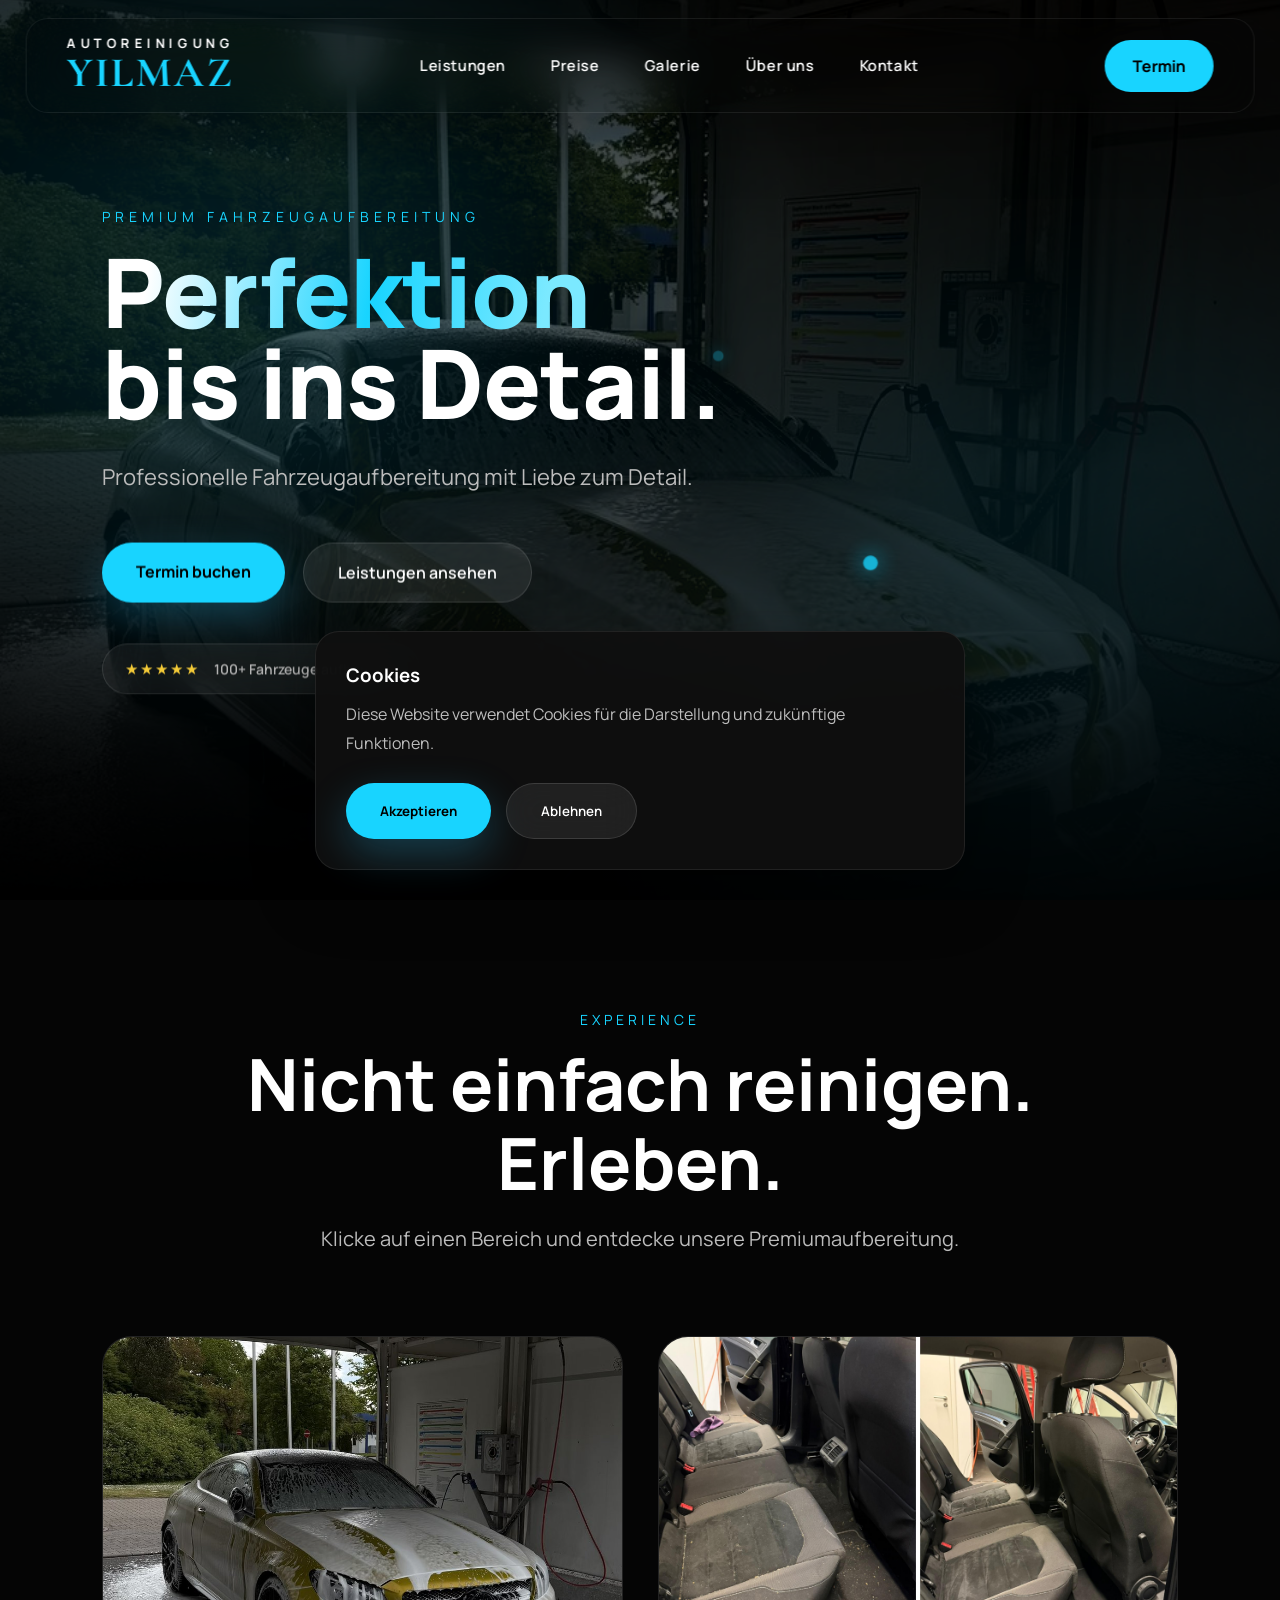
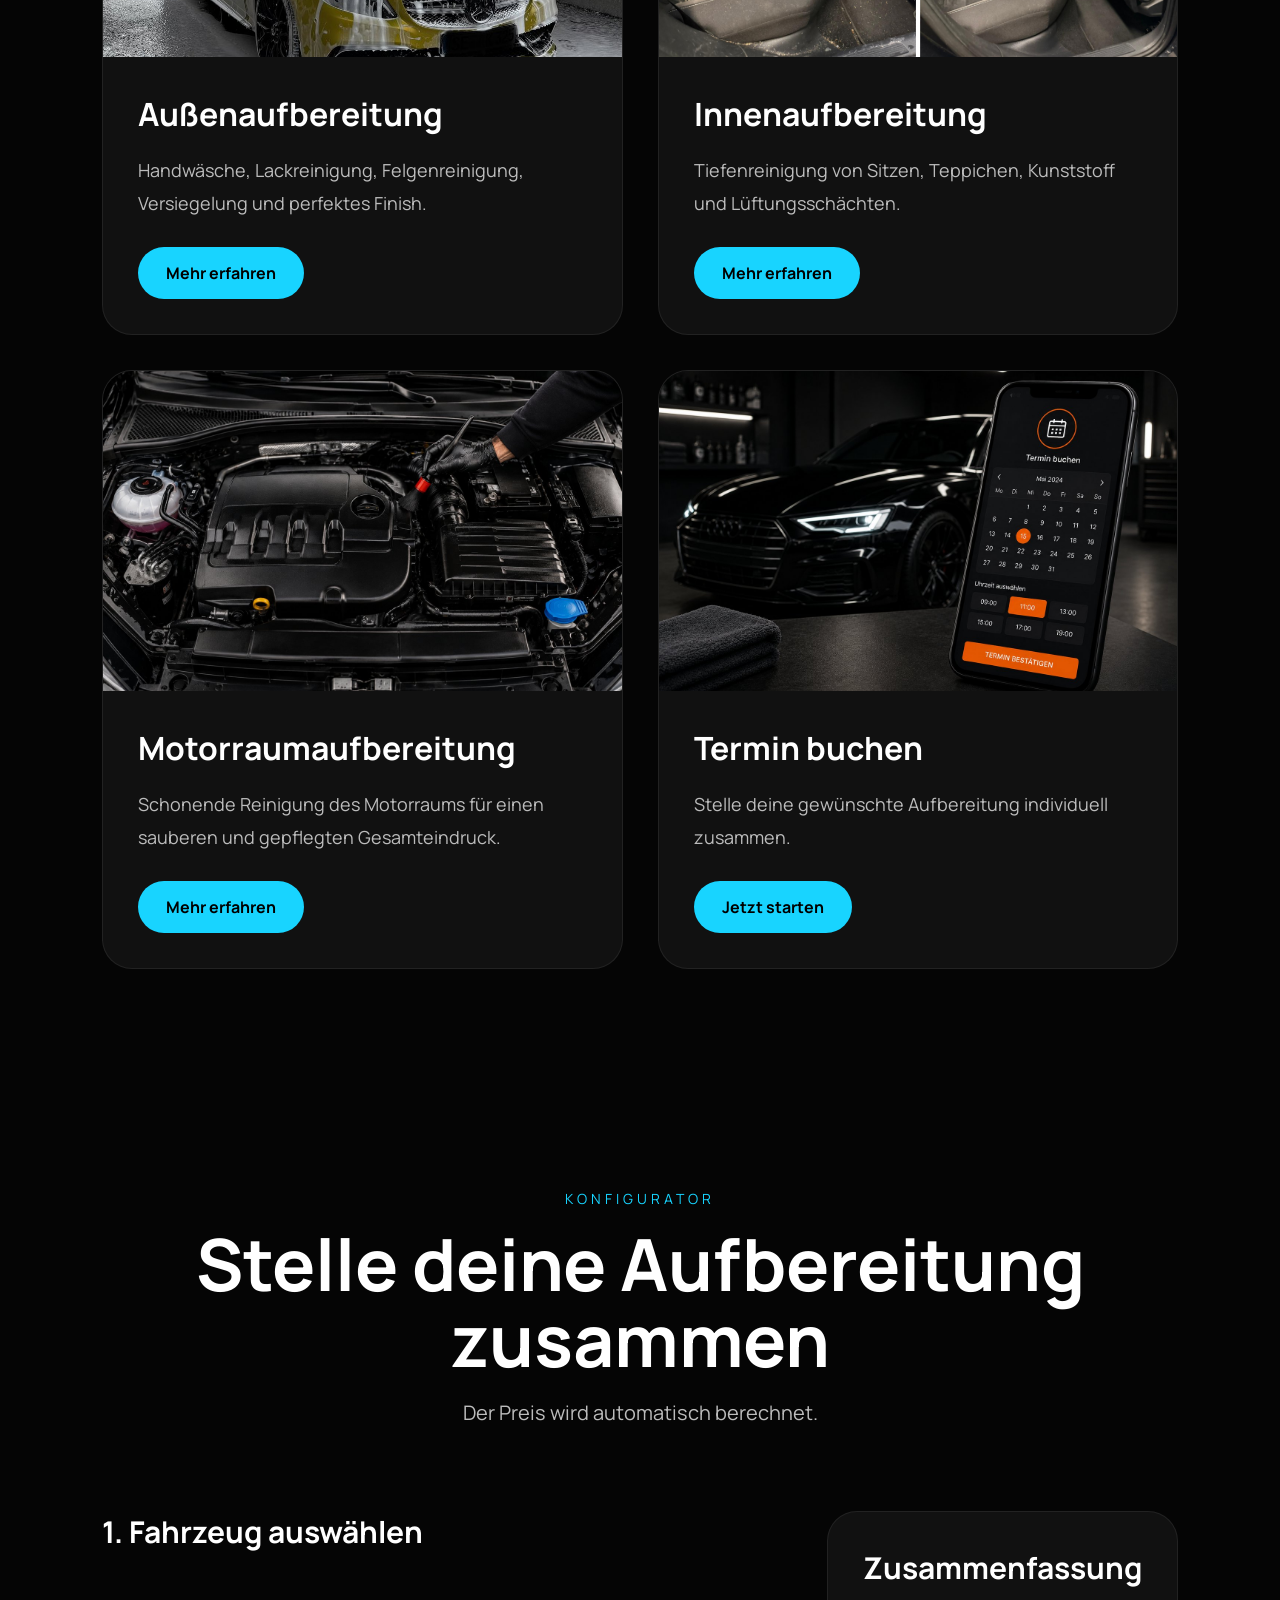
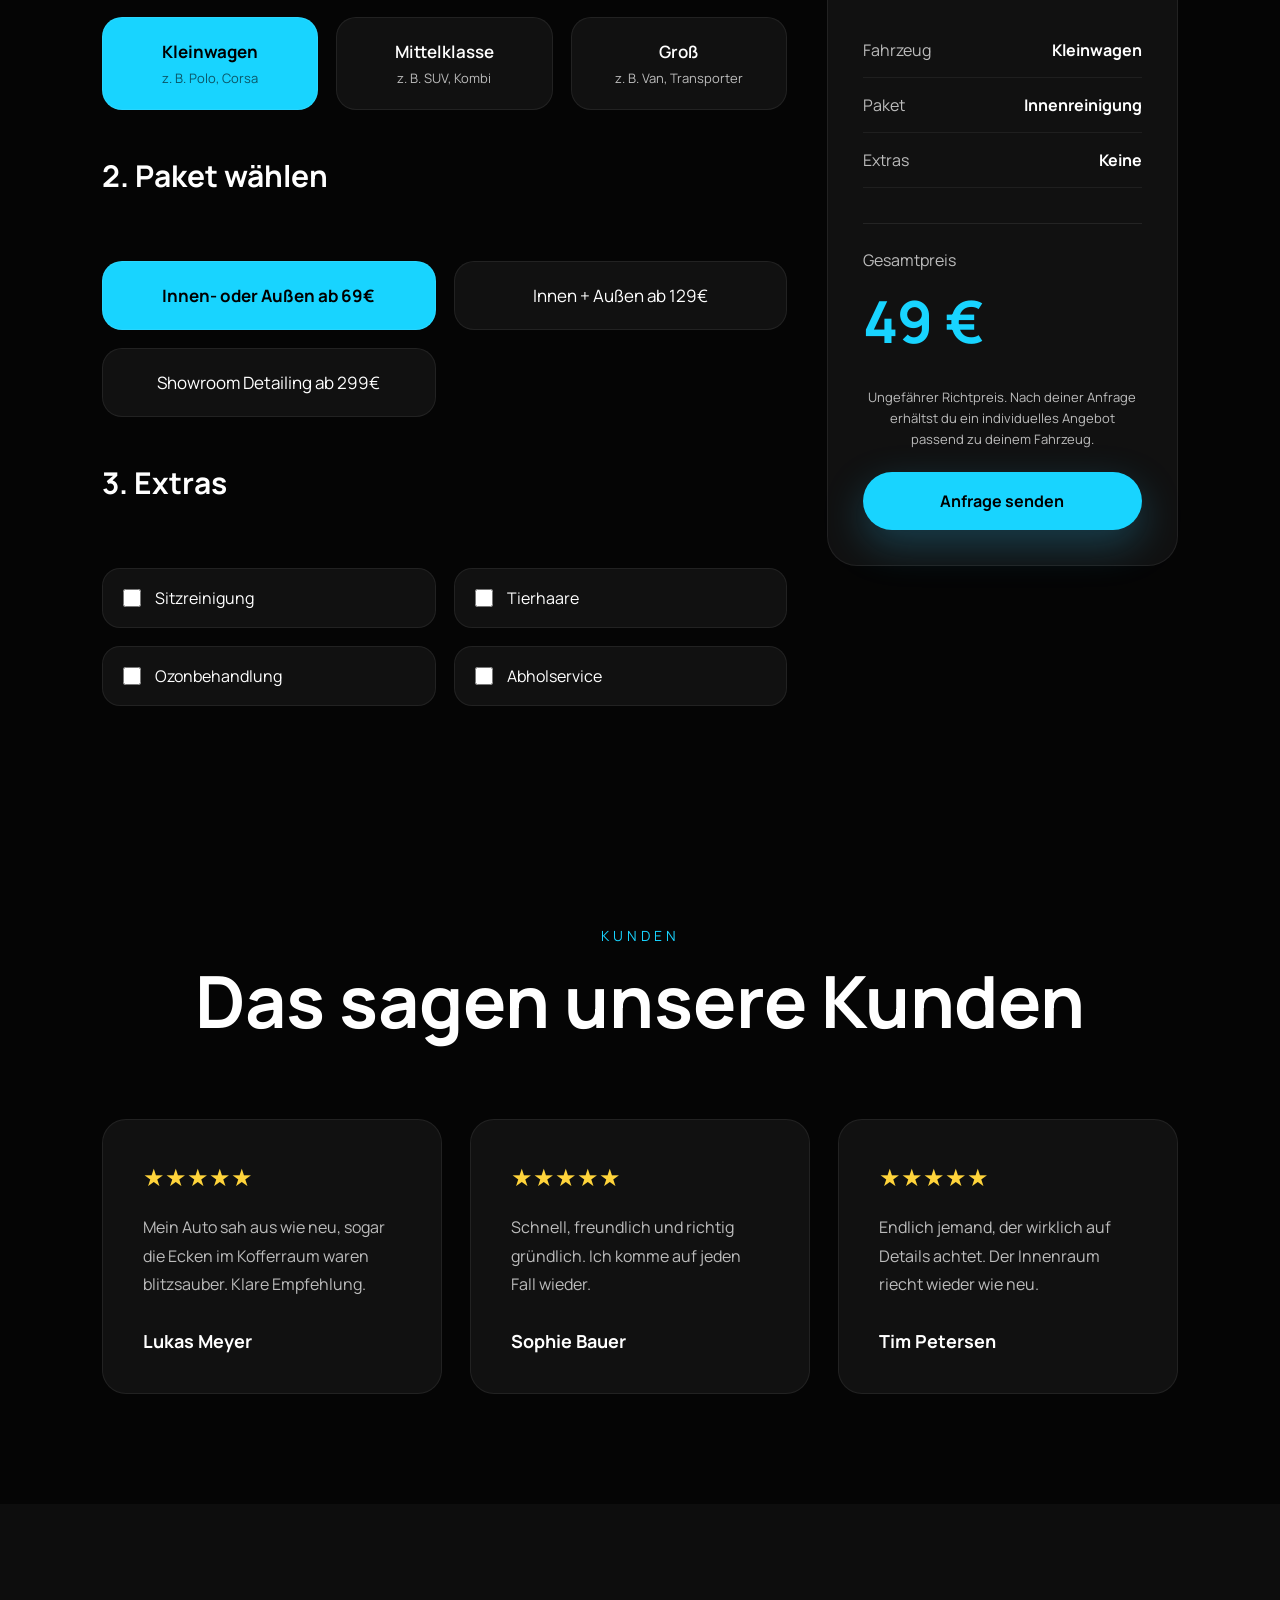
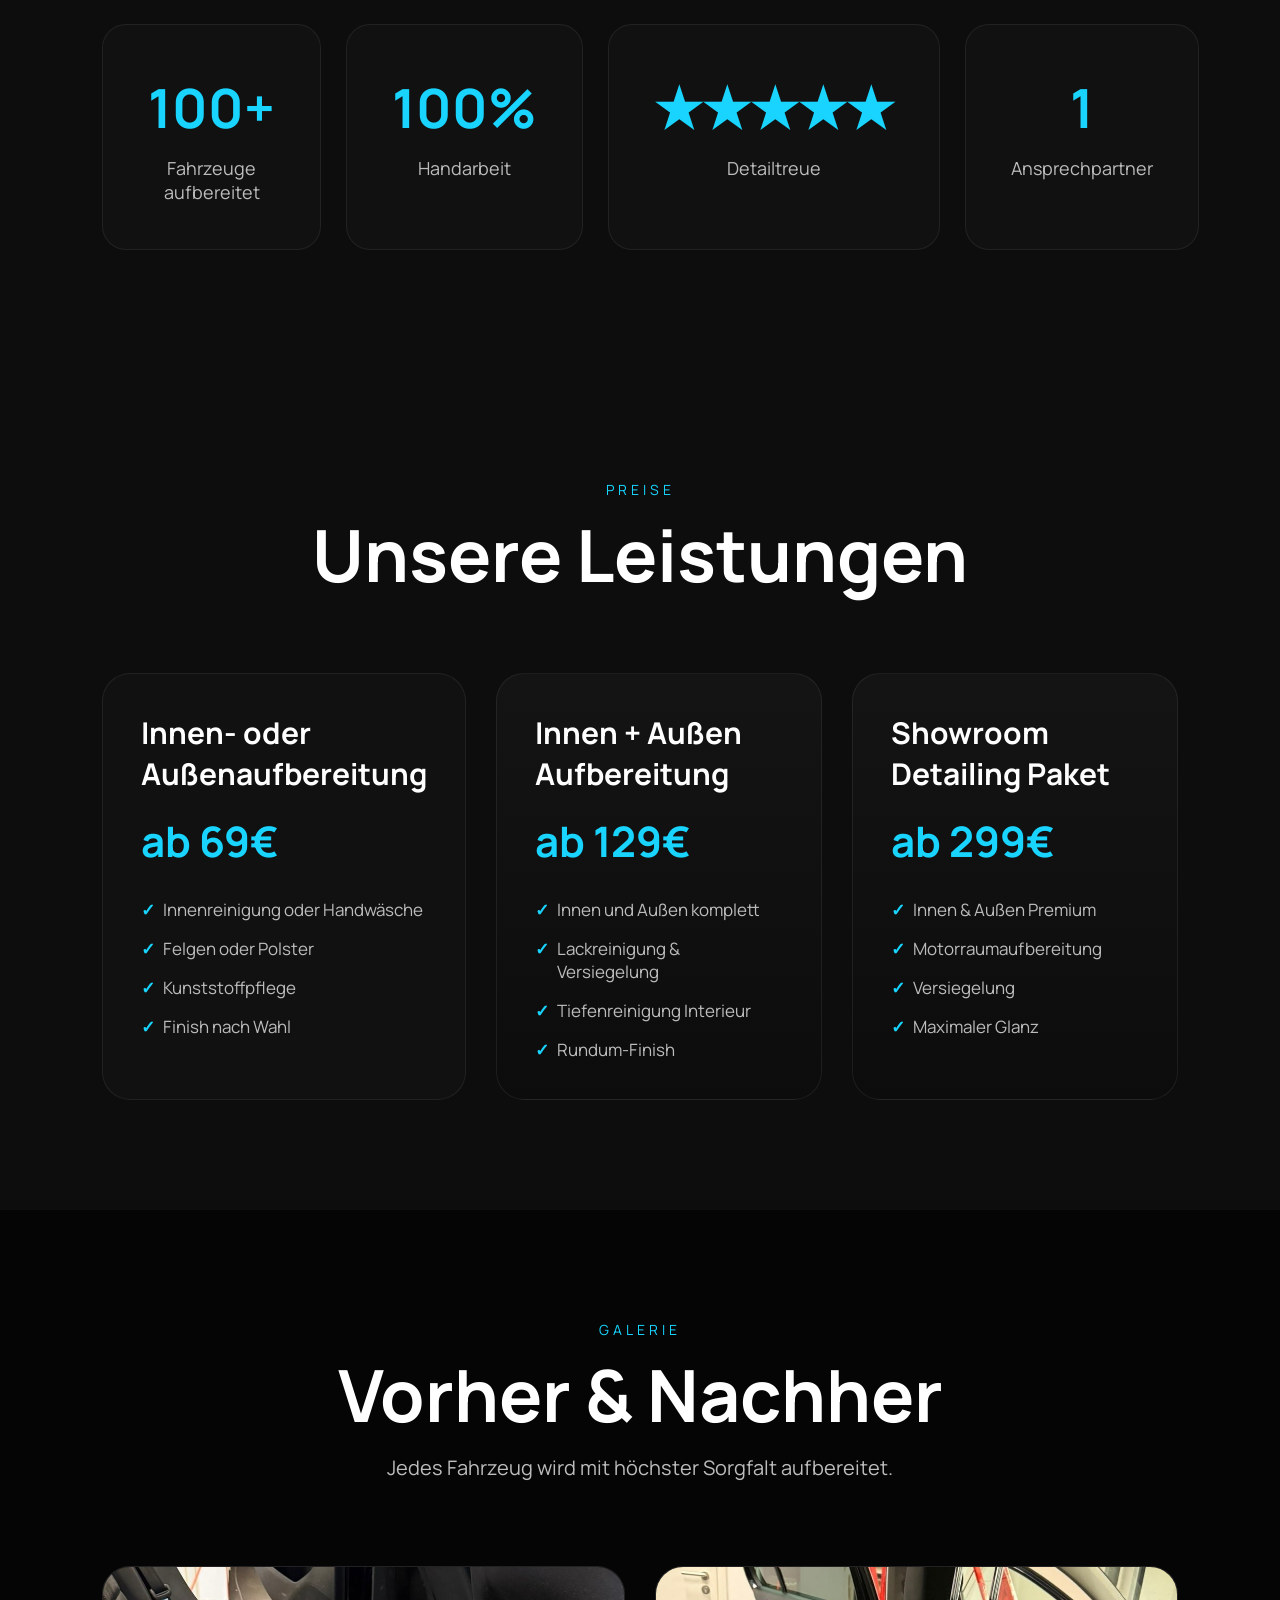
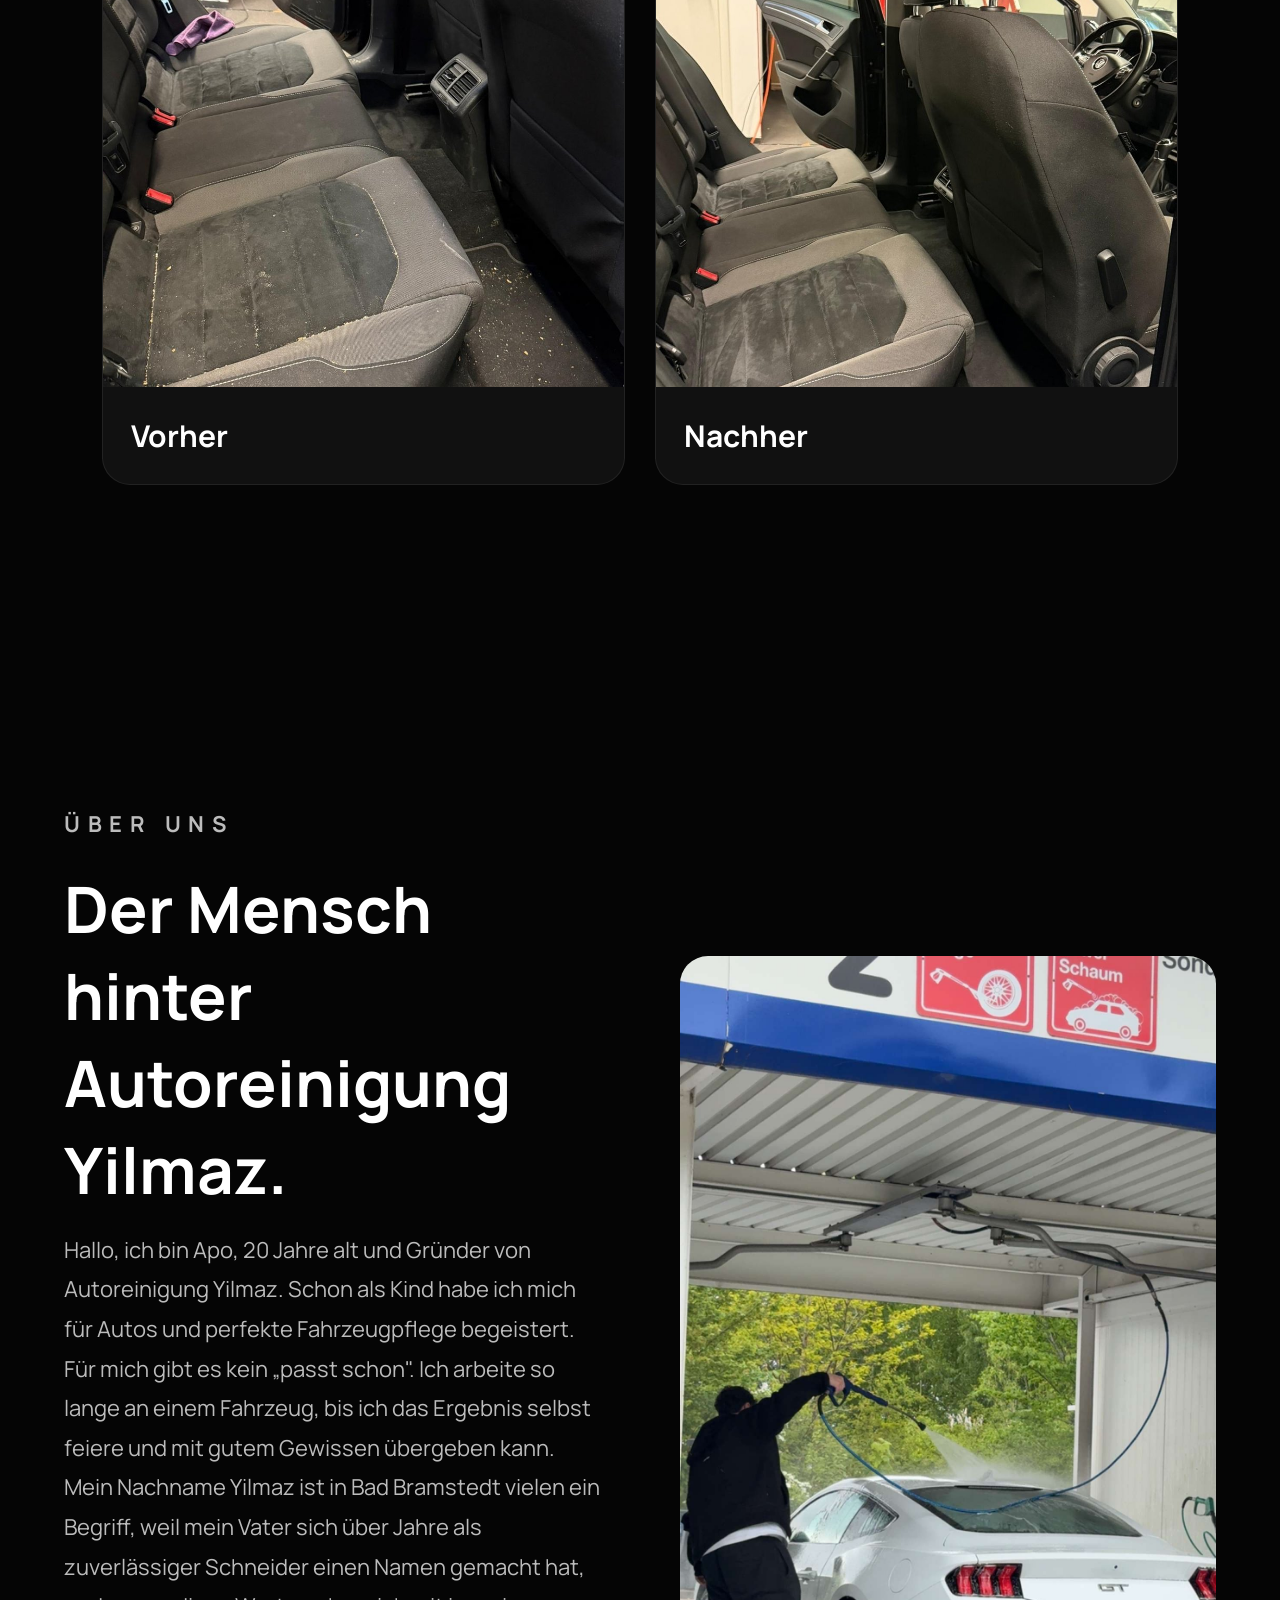
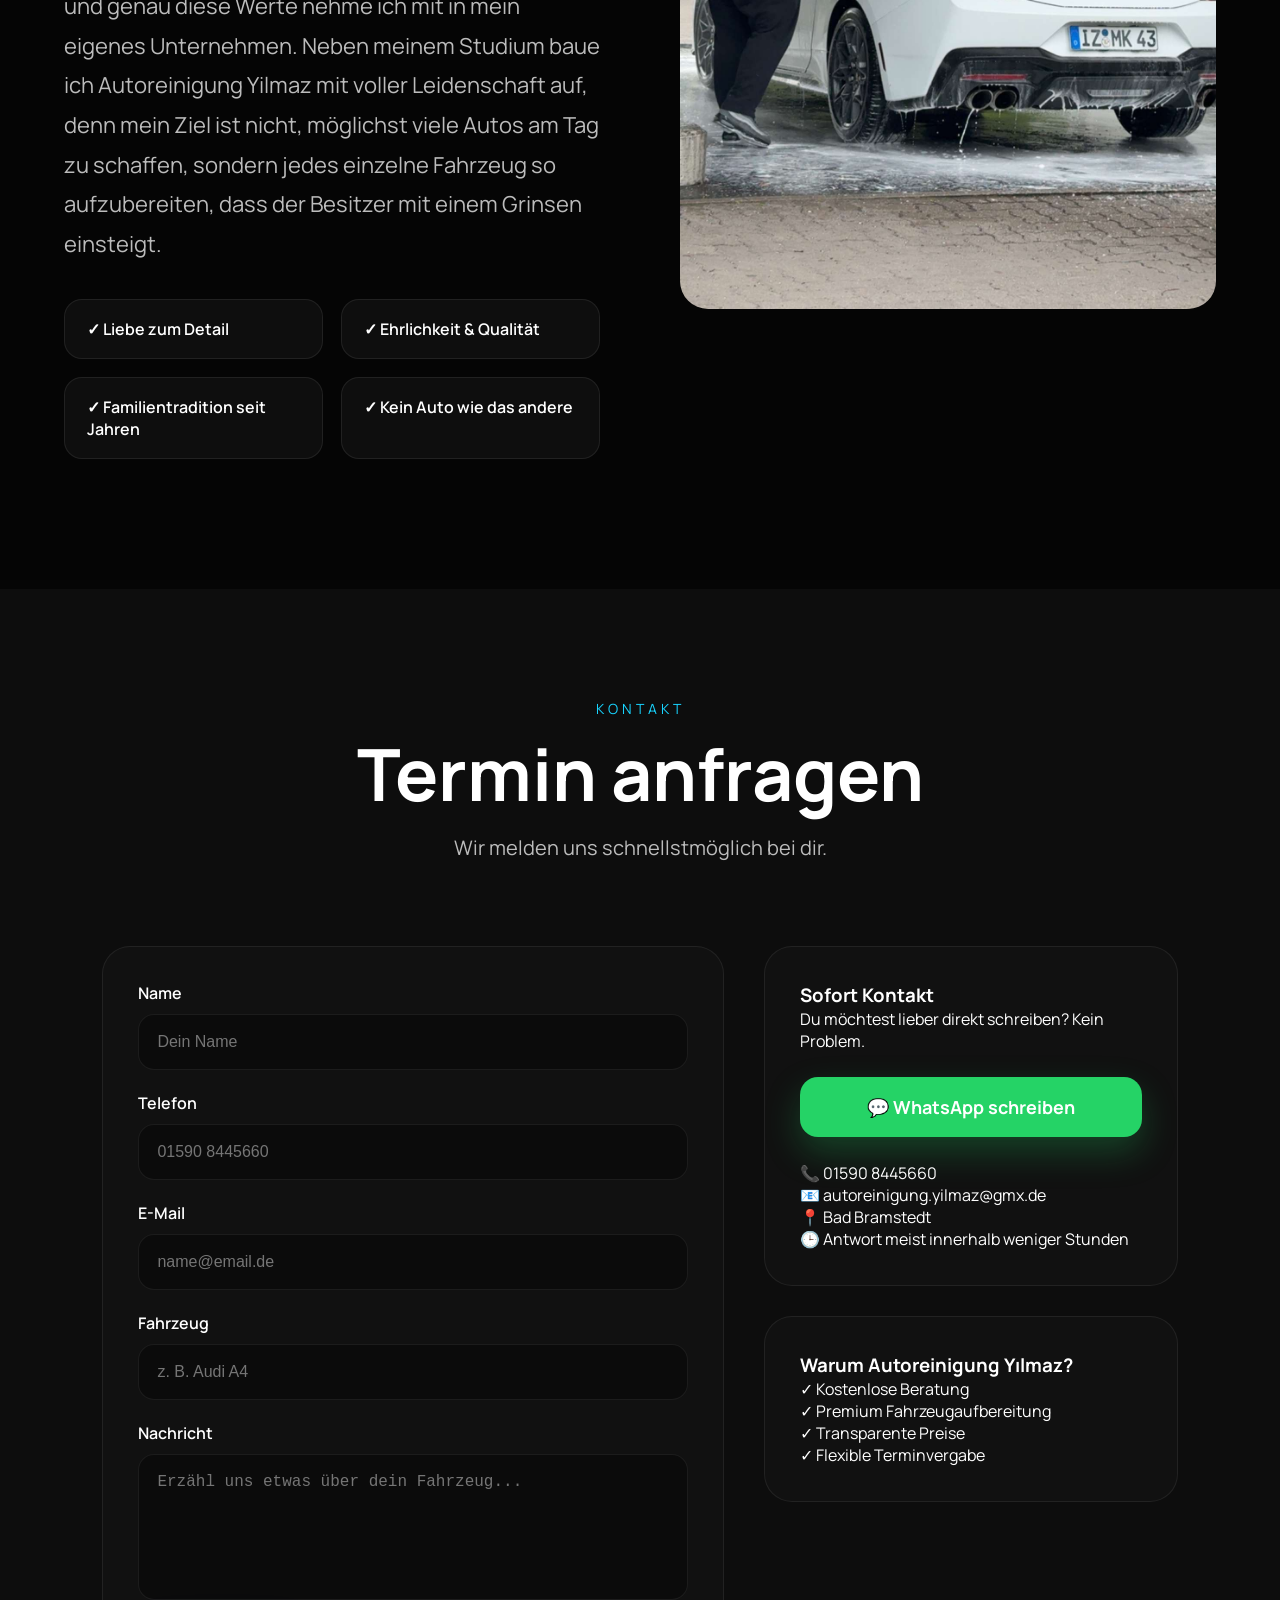
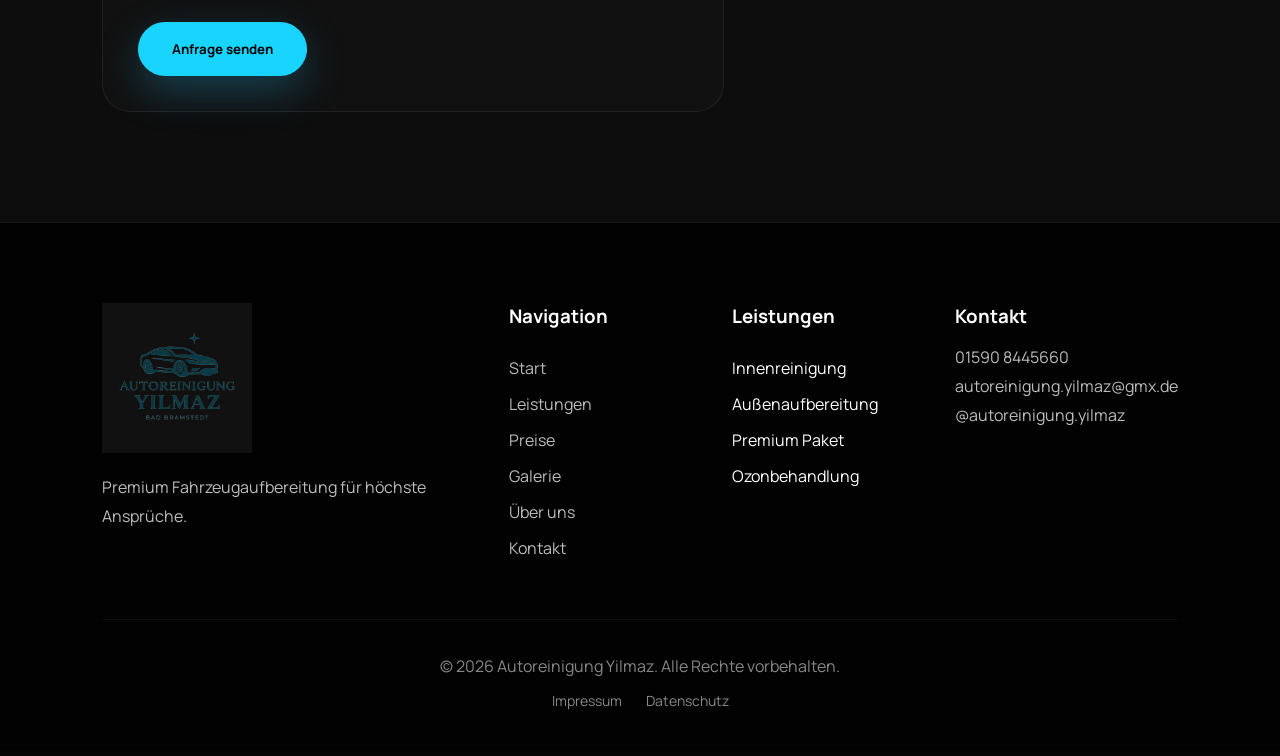
==== commit 9494b5b6: "Update index.html" ====
--- a/index.html
+++ b/index.html
@@ -245,7 +245,28 @@
 <div class="scroll-indicator">
 
 <span>
-
+SCROLL
+
+</span>
+
+<div class="scroll-line">
+
+<div class="scroll-line-fill"></div>
+
+</div>
+
+</div>
+
+</header>
+
+<main>
+<section
+id="experience"
+class="experience">
+
+<div class="experience-header">
+
+<p>
 EXPERIENCE
 
 </p>
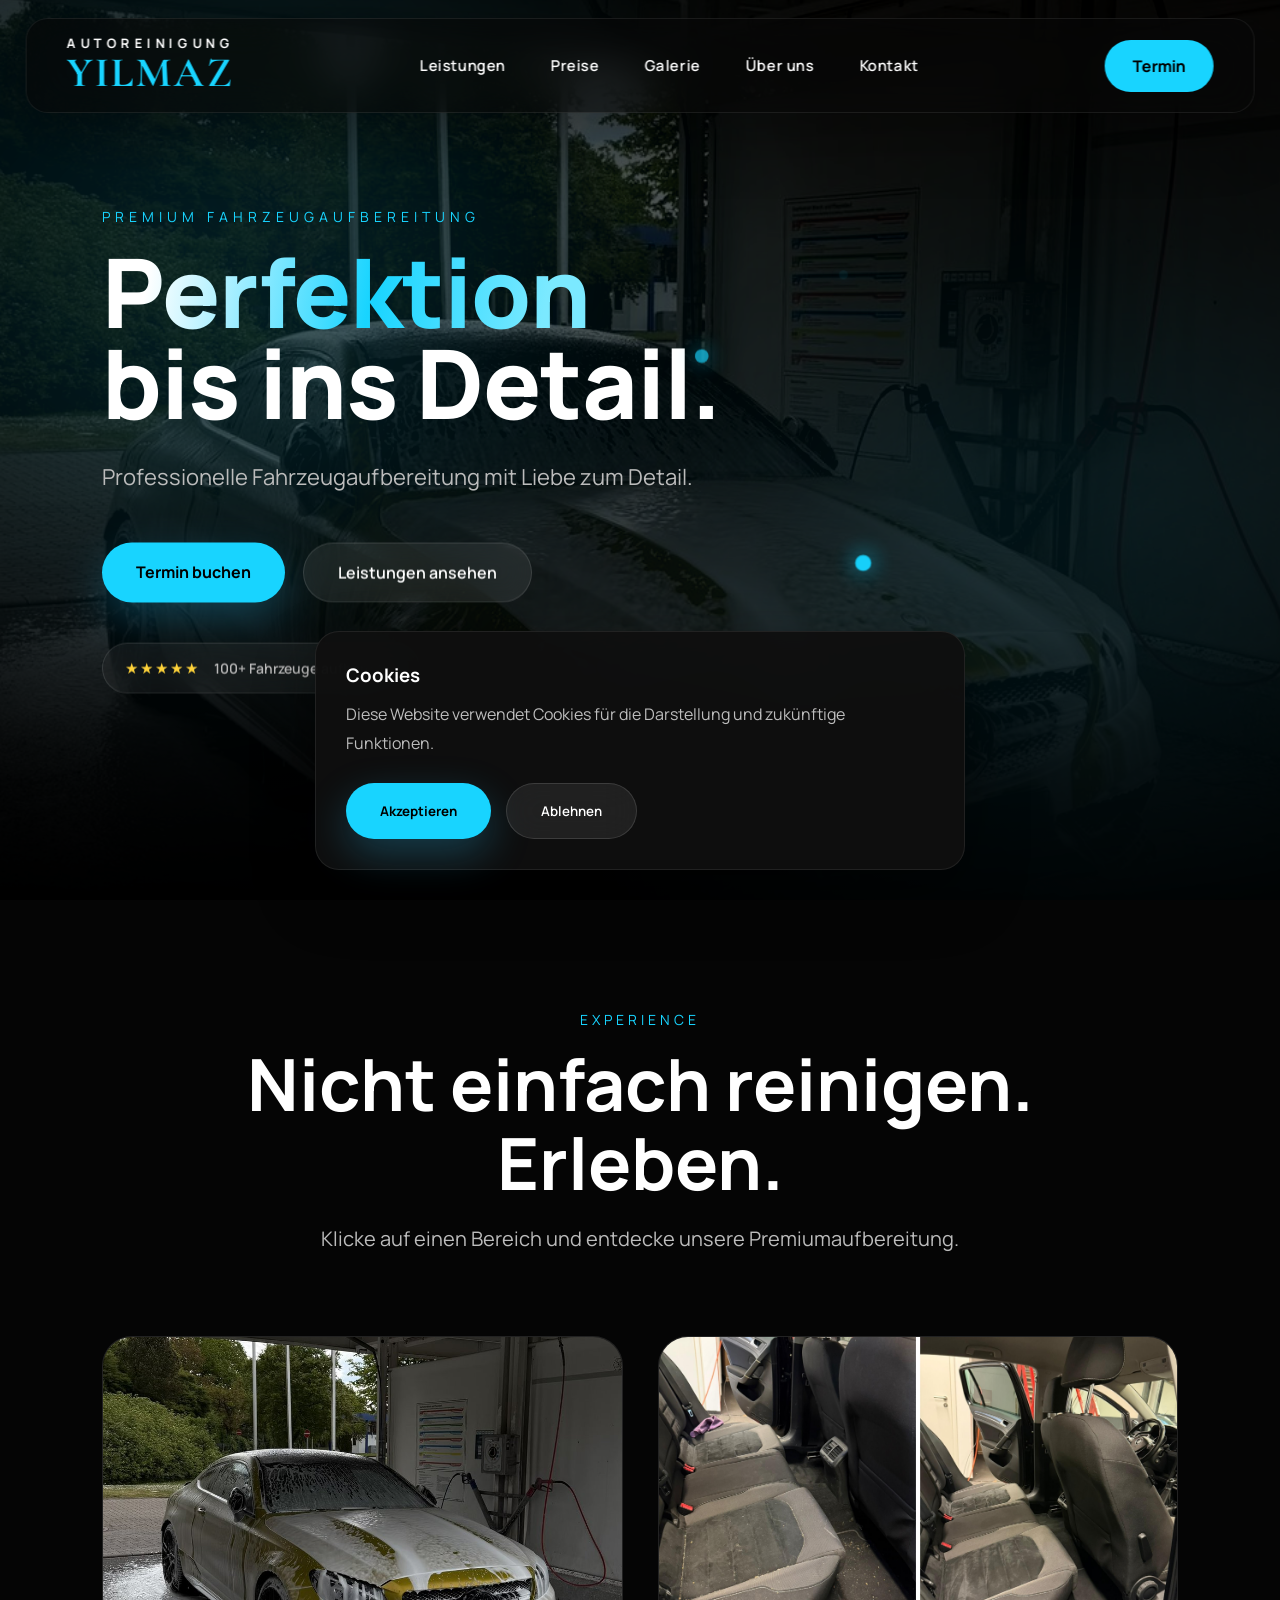
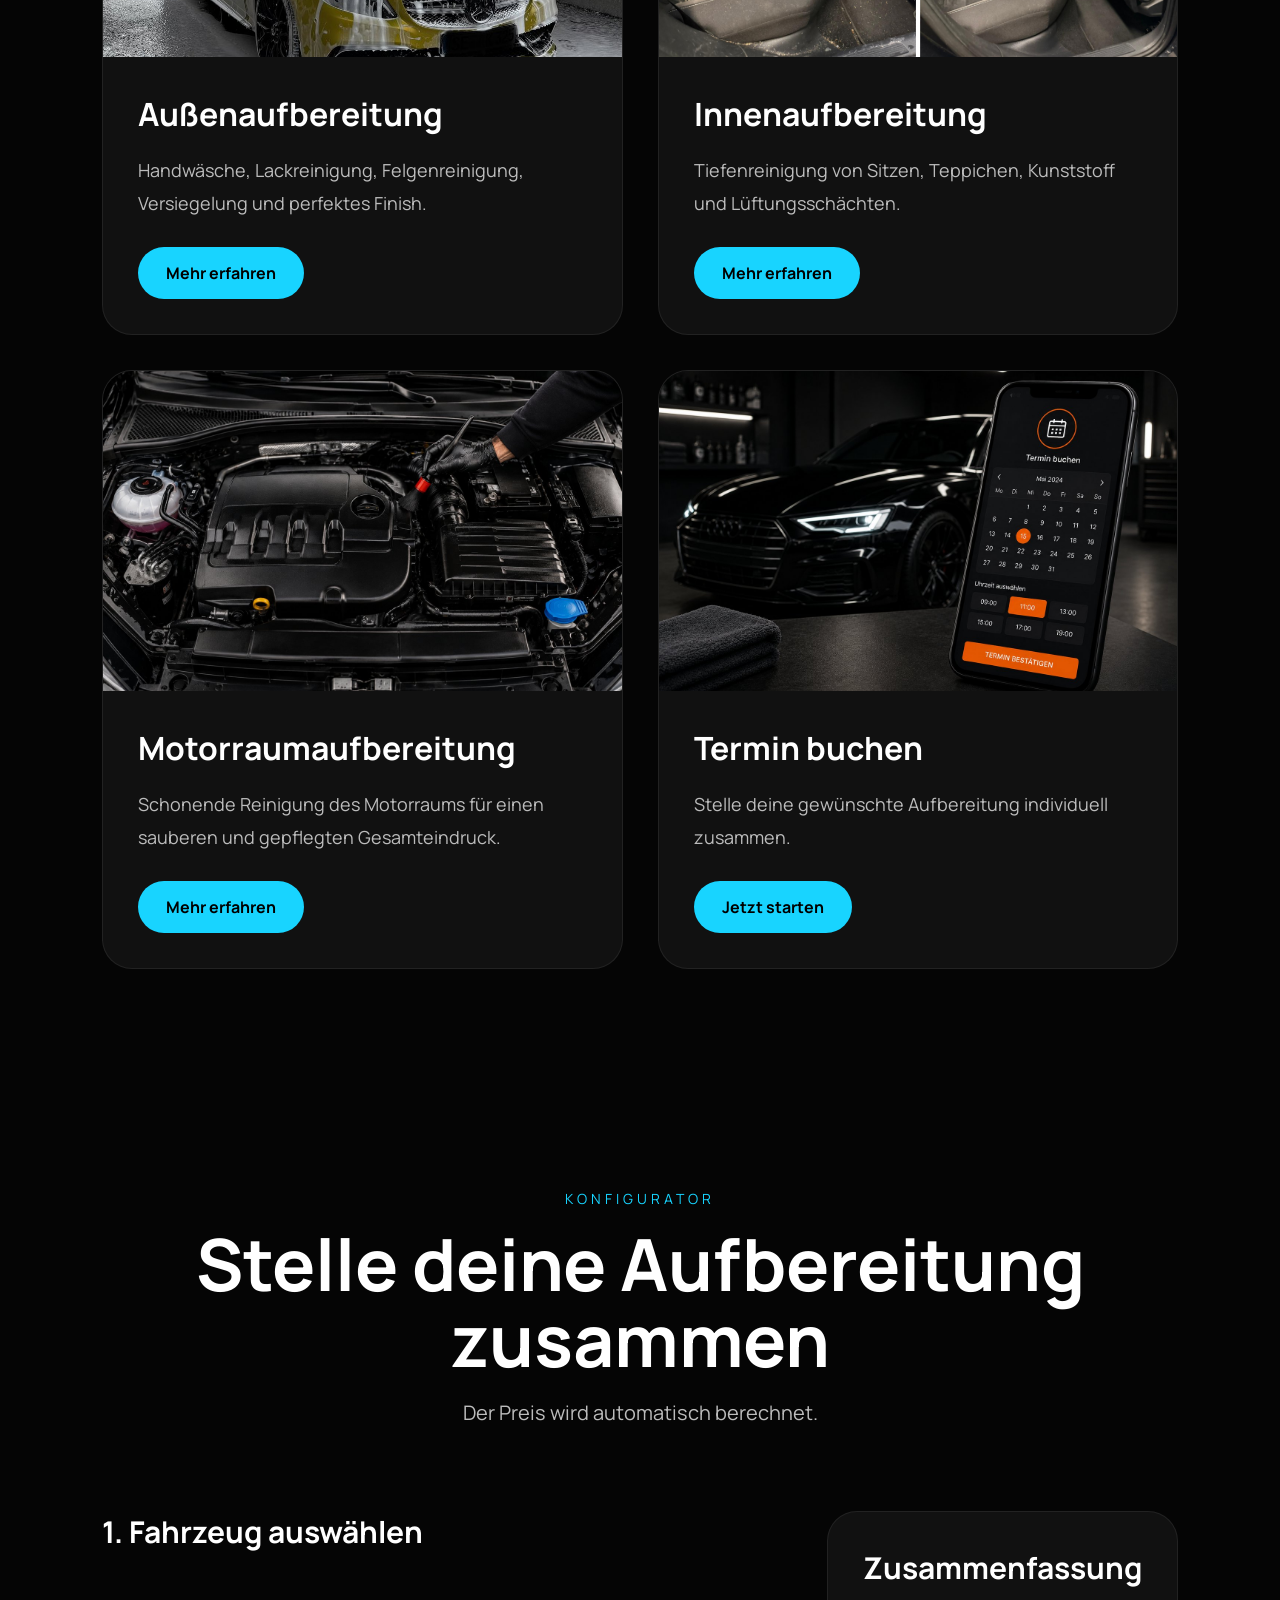
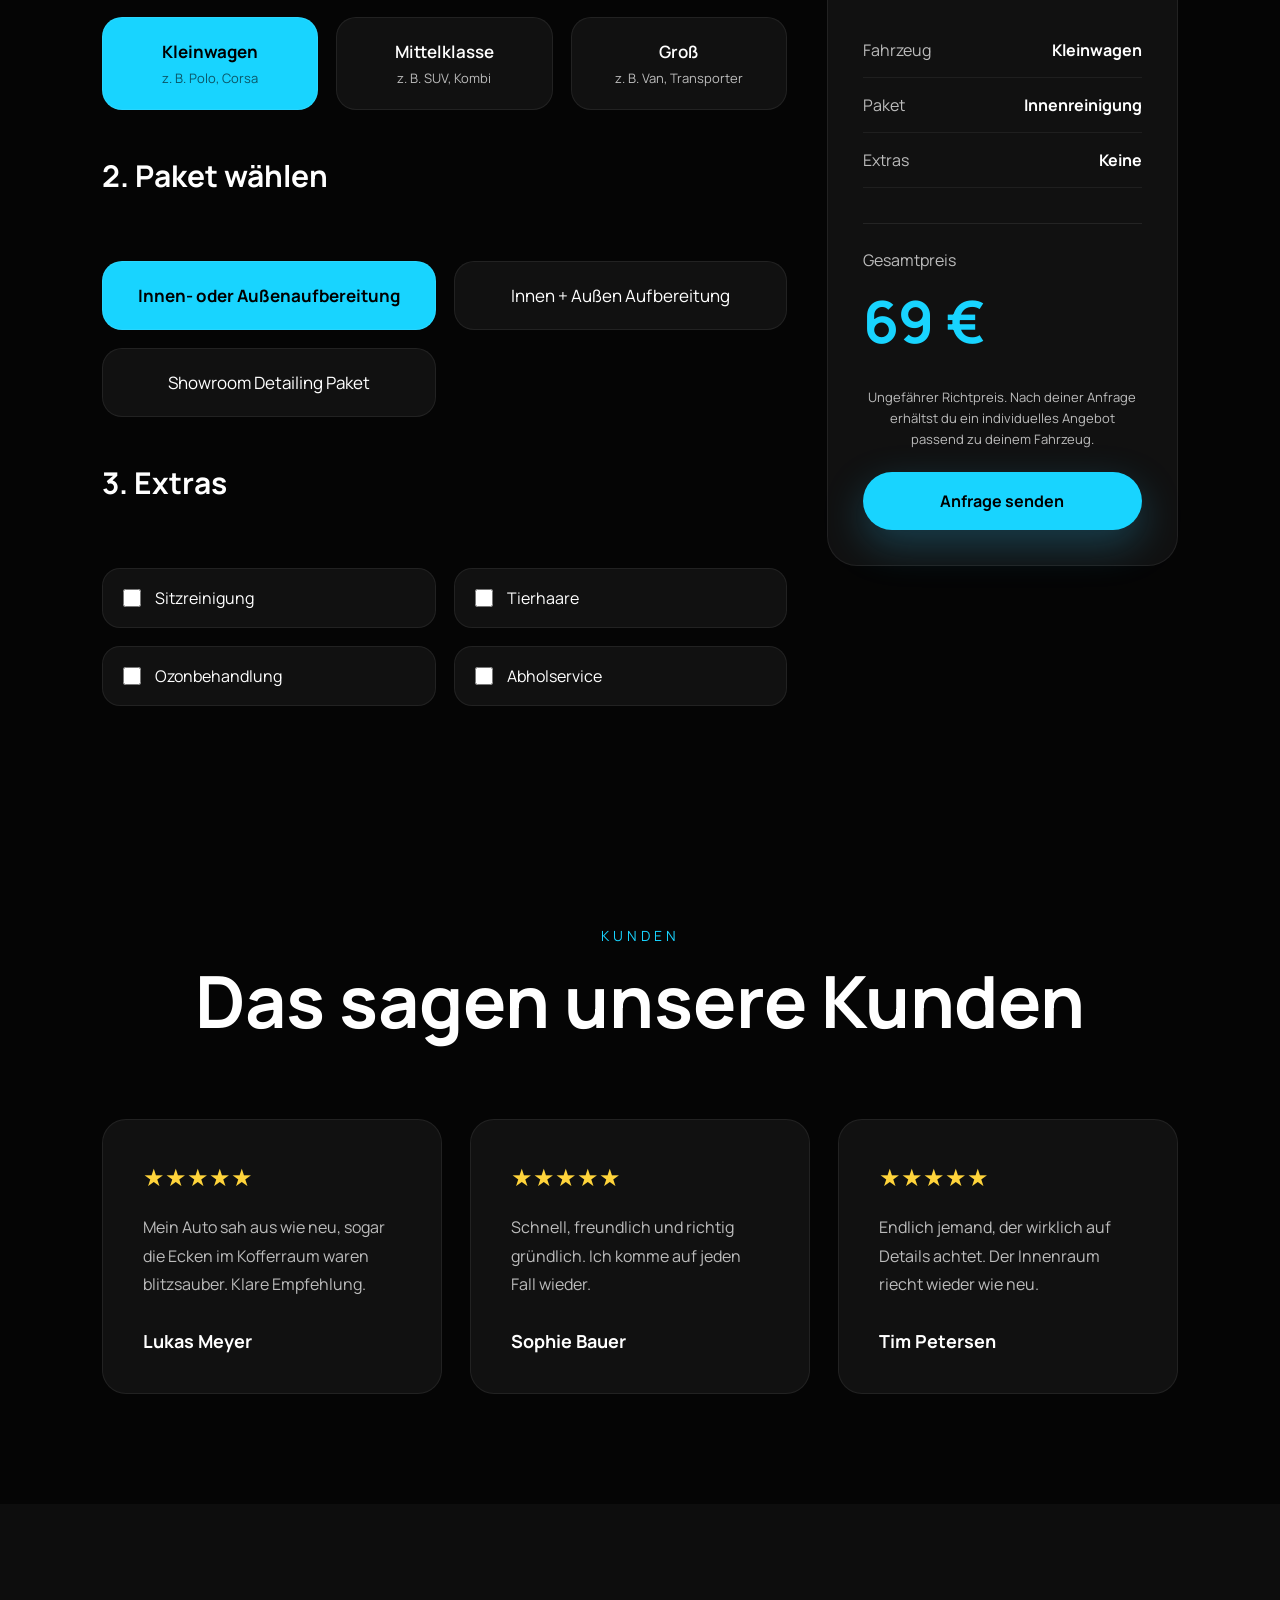
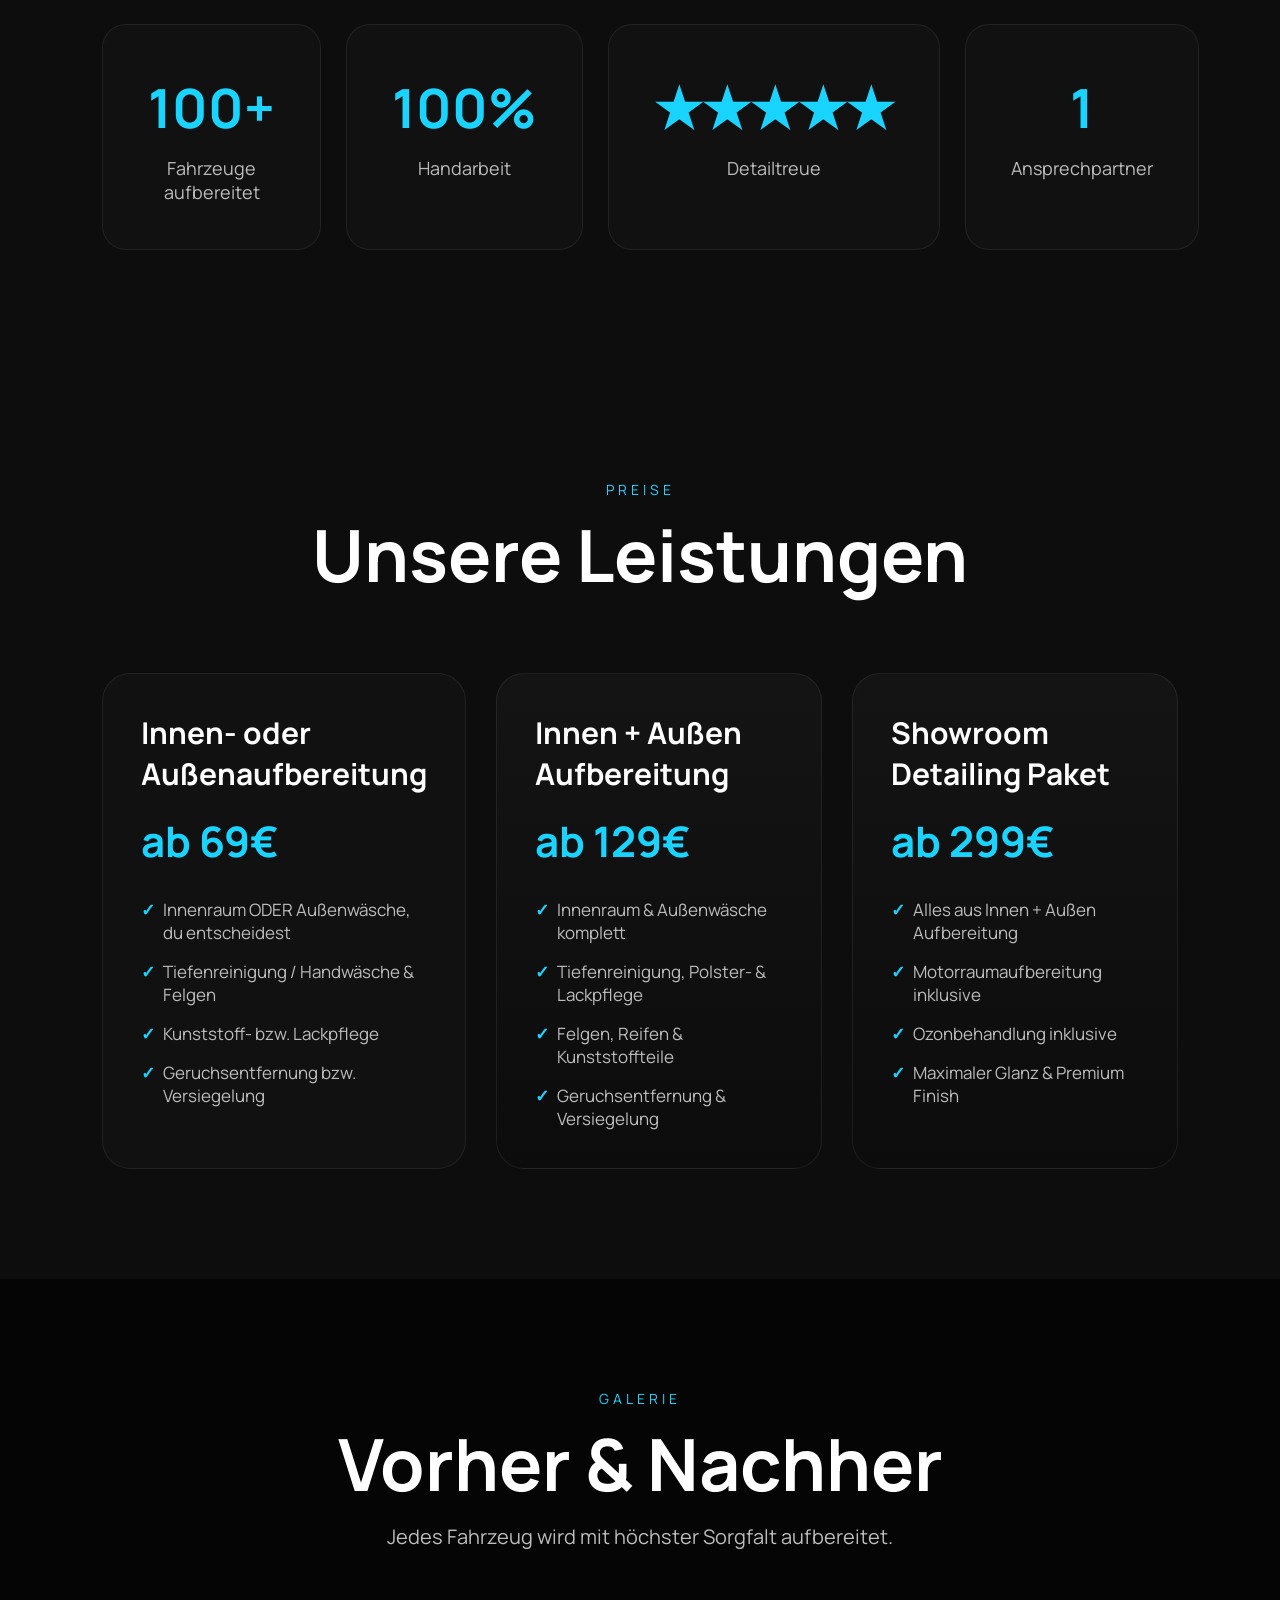
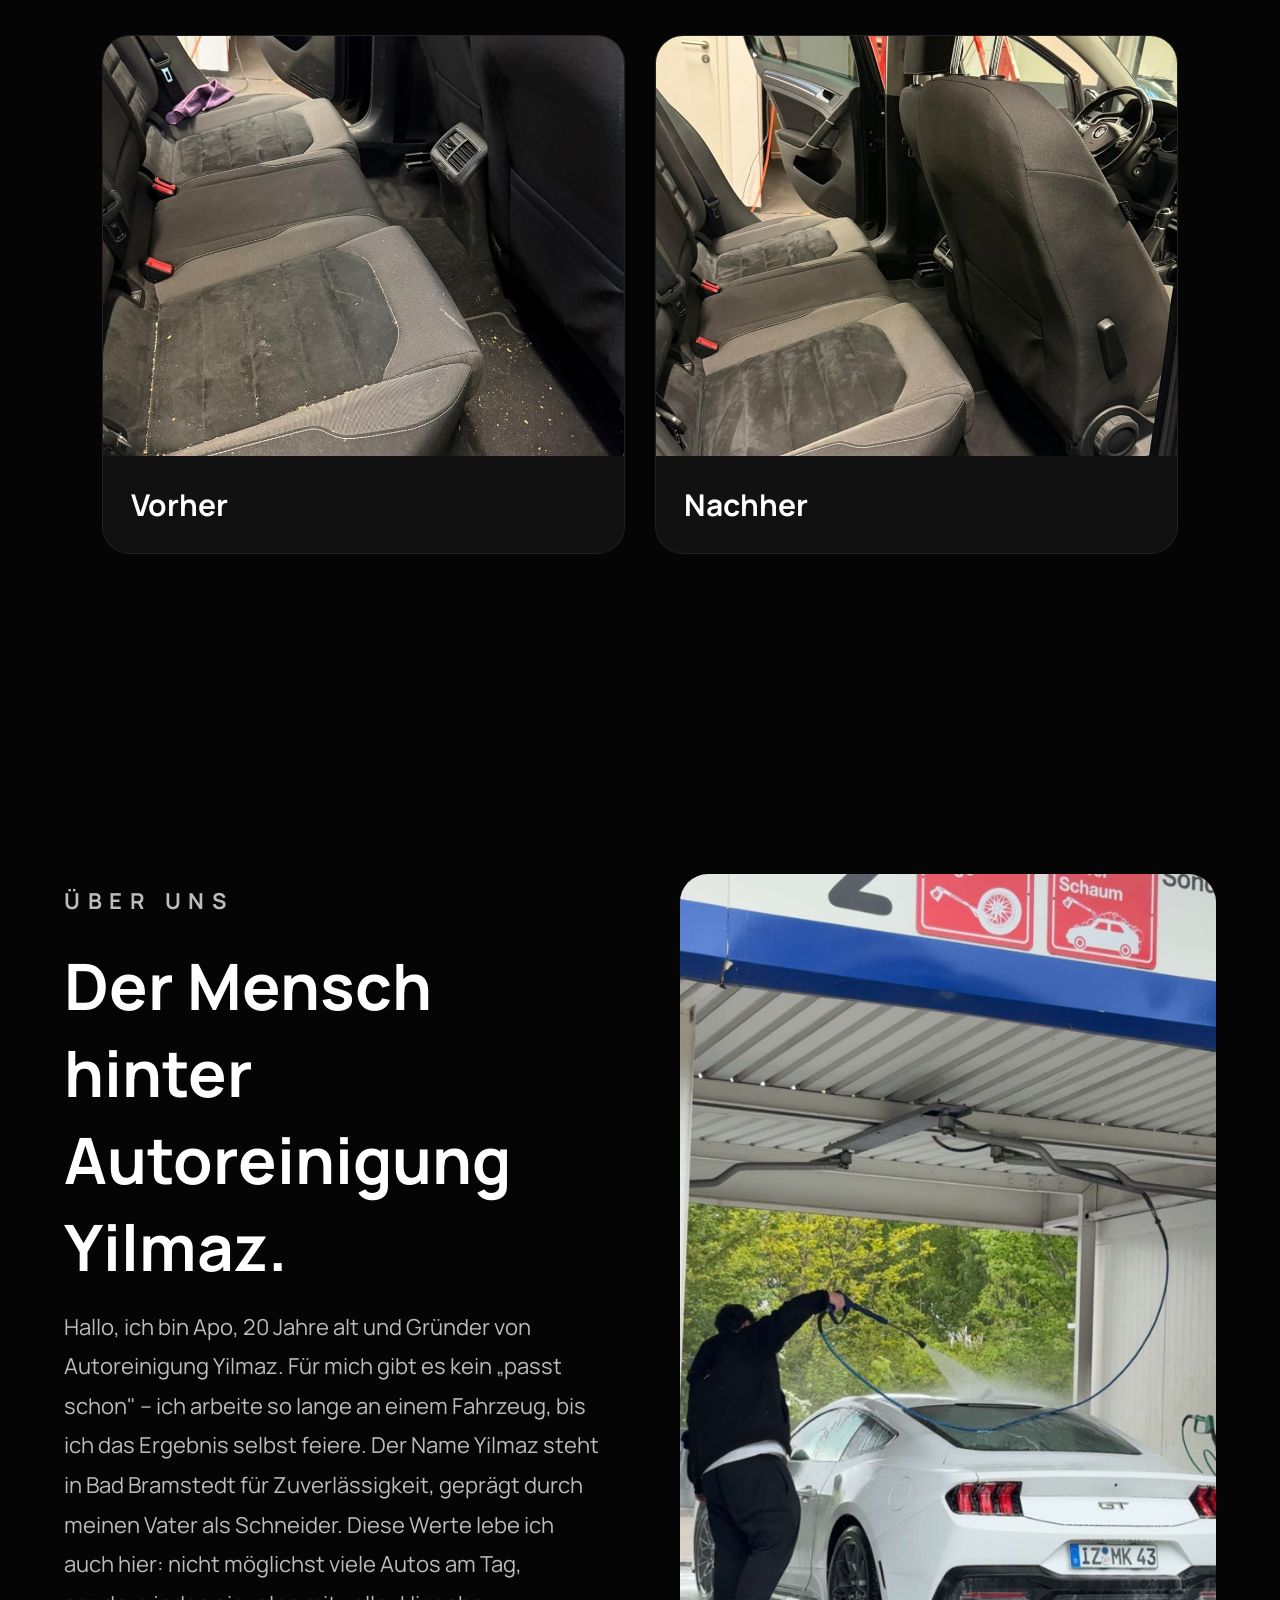
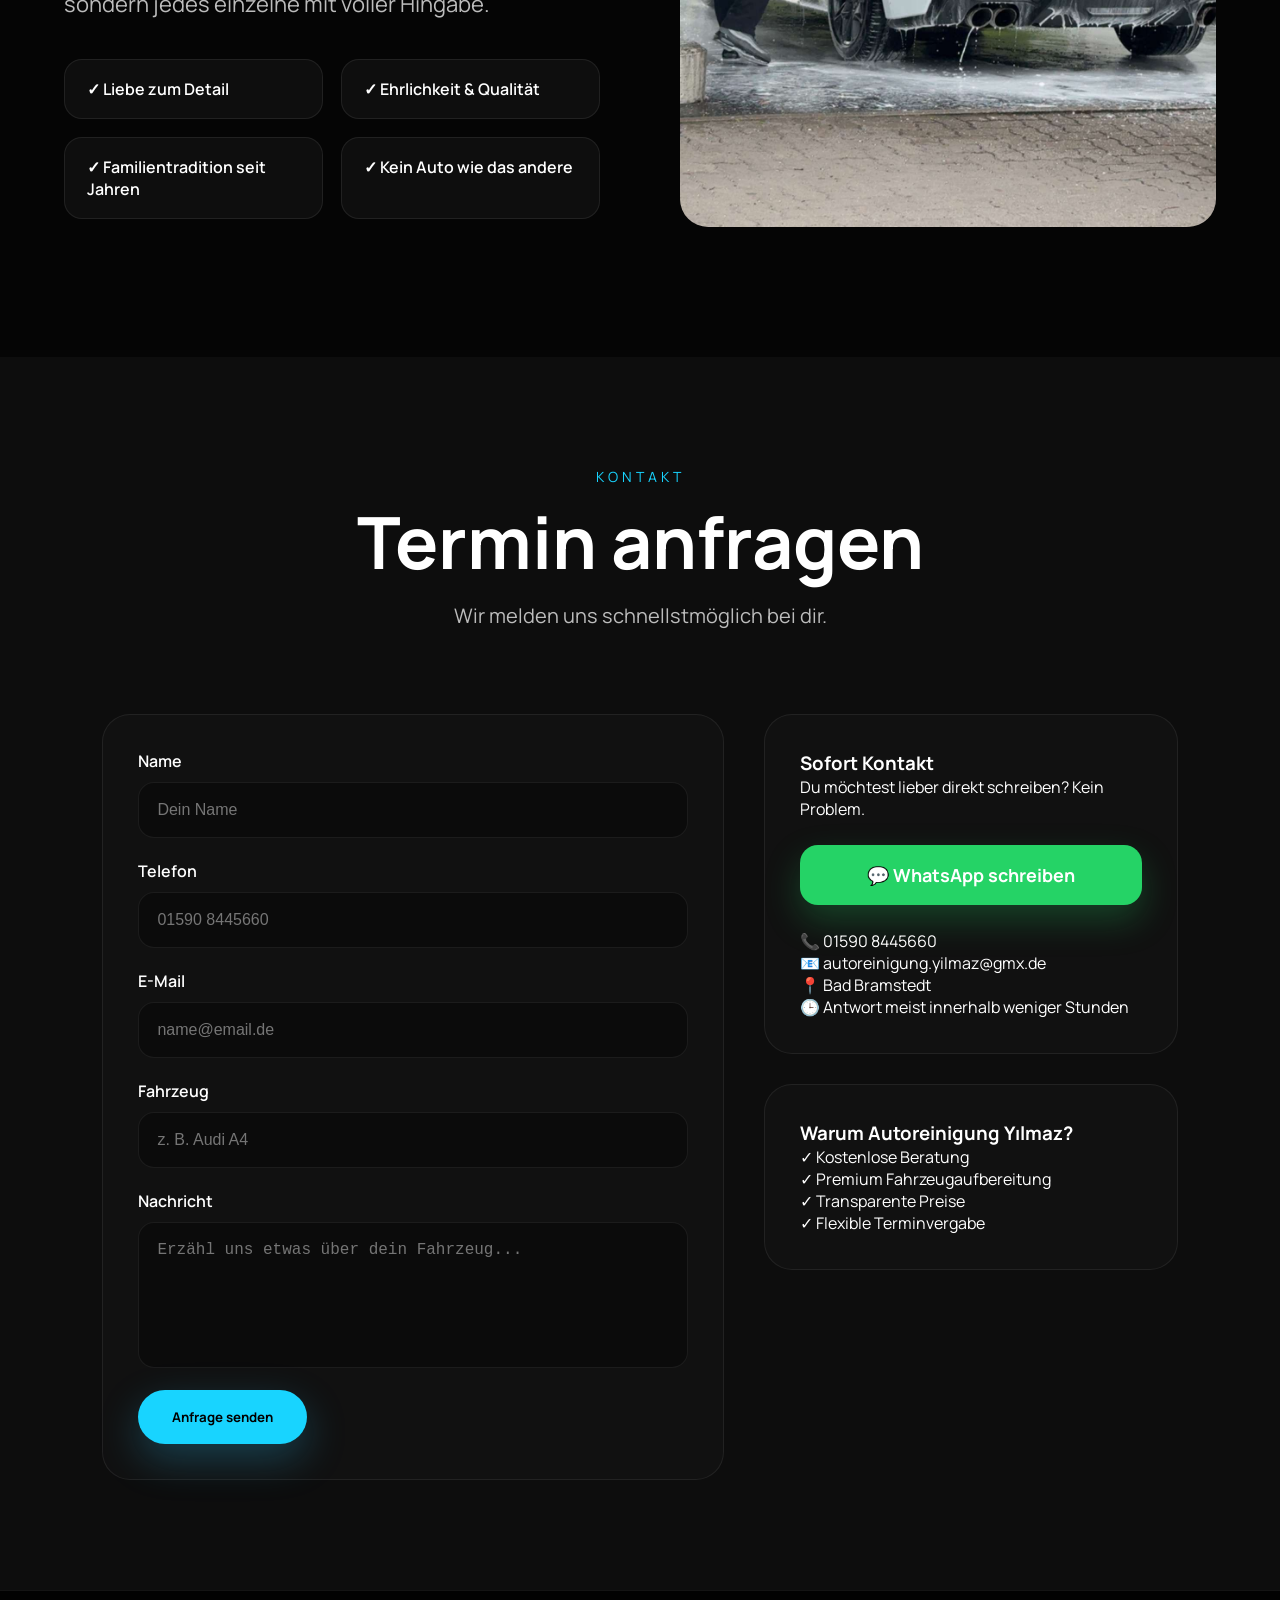
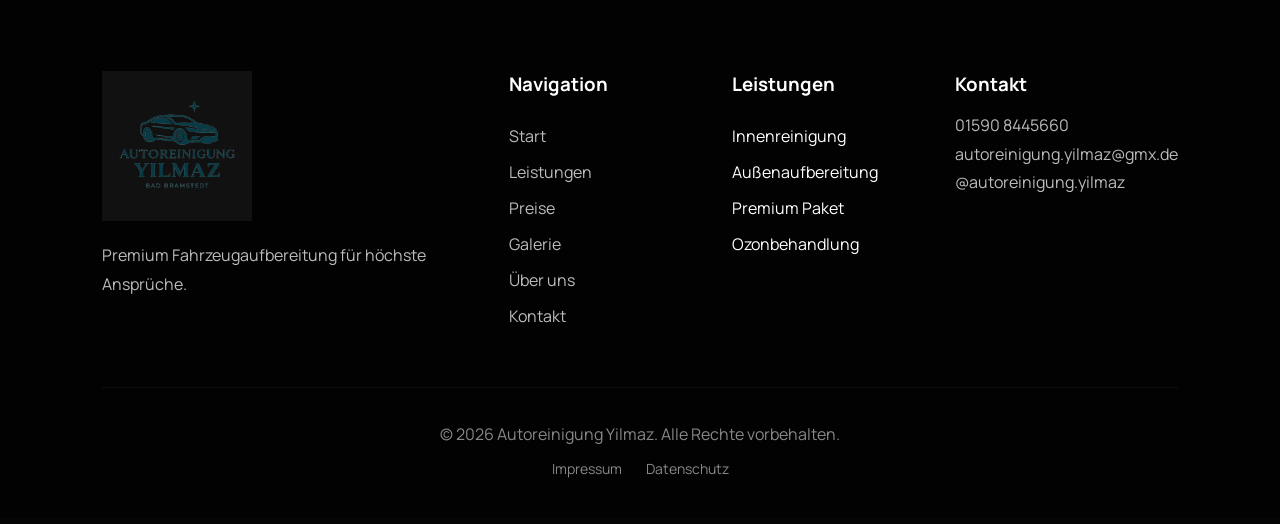
==== commit df71d2fe: "Add files via upload" ====
--- a/index.html
+++ b/index.html
@@ -6,8 +6,15 @@
 <meta charset="UTF-8">
 <meta name="viewport" content="width=device-width, initial-scale=1.0">
 
-<title>Autoreinigung Yilmaz</title>
+<title>Autoreinigung Yılmaz | Premium Fahrzeugaufbereitung in Bad Bramstedt</title>
 <link rel="icon" type="image/png" href="assets/images/logo.png">
+
+<meta name="description" content="Premium Fahrzeugaufbereitung in Bad Bramstedt: Innen- und Außenaufbereitung, Motorraum, mobiler Service und Abholung. Handarbeit mit Liebe zum Detail.">
+
+<meta property="og:title" content="Autoreinigung Yılmaz | Premium Fahrzeugaufbereitung">
+<meta property="og:description" content="Premium Fahrzeugaufbereitung in Bad Bramstedt: Innen- und Außenaufbereitung, Motorraum, mobiler Service und Abholung.">
+<meta property="og:image" content="assets/images/aussen.jpg">
+<meta property="og:type" content="website">
 
 <meta name="theme-color" content="#000000">
 
@@ -52,6 +59,10 @@
 playsinline
 preload="auto"
 poster="assets/images/aussen.jpg">
+
+<source
+src="assets/videos/rs7.mp4"
+type="video/mp4">
 
 <source
 src="assets/videos/rs7.mov"
@@ -245,6 +256,7 @@
 <div class="scroll-indicator">
 
 <span>
+
 SCROLL
 
 </span>
@@ -267,6 +279,7 @@
 <div class="experience-header">
 
 <p>
+
 EXPERIENCE
 
 </p>
@@ -299,7 +312,9 @@
 
 <img
 src="assets/images/aussen.jpg"
-alt="Außenaufbereitung">
+alt="Außenaufbereitung"
+loading="lazy"
+decoding="async">
 
 </div>
 
@@ -338,7 +353,9 @@
 
 <img
 src="assets/images/innen.jpg"
-alt="Innenaufbereitung">
+alt="Innenaufbereitung"
+loading="lazy"
+decoding="async">
 
 </div>
 
@@ -376,7 +393,9 @@
 
 <img
 src="assets/images/motor.jpg"
-alt="Motorraum">
+alt="Motorraum"
+loading="lazy"
+decoding="async">
 
 </div>
 
@@ -415,7 +434,9 @@
 
 <img
 src="assets/images/termin.jpg"
-alt="Termin">
+alt="Termin"
+loading="lazy"
+decoding="async">
 
 </div>
 
@@ -519,31 +540,25 @@
 
 <button
 class="package active"
-data-price="69"
-data-label="Innen- oder Außen">
-
-Innen- oder Außen
-<span>ab 69€</span>
+data-price="69">
+
+Innen- oder Außenaufbereitung
 
 </button>
 
 <button
 class="package"
-data-price="129"
-data-label="Innen + Außen">
-
-Innen + Außen
-<span>ab 129€</span>
+data-price="129">
+
+Innen + Außen Aufbereitung
 
 </button>
 
 <button
 class="package"
-data-price="299"
-data-label="Showroom Detailing">
-
-Showroom Detailing
-<span>ab 299€</span>
+data-price="299">
+
+Showroom Detailing Paket
 
 </button>
 
@@ -897,13 +912,13 @@
 
 <ul>
 
-<li>Innenreinigung oder Handwäsche</li>
-
-<li>Felgen oder Polster</li>
-
-<li>Kunststoffpflege</li>
-
-<li>Finish nach Wahl</li>
+<li>Innenraum ODER Außenwäsche, du entscheidest</li>
+
+<li>Tiefenreinigung / Handwäsche & Felgen</li>
+
+<li>Kunststoff- bzw. Lackpflege</li>
+
+<li>Geruchsentfernung bzw. Versiegelung</li>
 
 </ul>
 
@@ -925,13 +940,13 @@
 
 <ul>
 
-<li>Innen und Außen komplett</li>
-
-<li>Lackreinigung & Versiegelung</li>
-
-<li>Tiefenreinigung Interieur</li>
-
-<li>Rundum-Finish</li>
+<li>Innenraum & Außenwäsche komplett</li>
+
+<li>Tiefenreinigung, Polster- & Lackpflege</li>
+
+<li>Felgen, Reifen & Kunststoffteile</li>
+
+<li>Geruchsentfernung & Versiegelung</li>
 
 </ul>
 
@@ -953,13 +968,13 @@
 
 <ul>
 
-<li>Innen & Außen Premium</li>
-
-<li>Motorraumaufbereitung</li>
-
-<li>Versiegelung</li>
-
-<li>Maximaler Glanz</li>
+<li>Alles aus Innen + Außen Aufbereitung</li>
+
+<li>Motorraumaufbereitung inklusive</li>
+
+<li>Ozonbehandlung inklusive</li>
+
+<li>Maximaler Glanz & Premium Finish</li>
 
 </ul>
 
@@ -1002,7 +1017,9 @@
 
 <img
 src="assets/images/before1.jpg"
-alt="Vorher">
+alt="Vorher"
+loading="lazy"
+decoding="async">
 
 </div>
 
@@ -1020,7 +1037,9 @@
 
 <img
 src="assets/images/after1.jpg"
-alt="Nachher">
+alt="Nachher"
+loading="lazy"
+decoding="async">
 
 </div>
 
@@ -1056,18 +1075,12 @@
 <p>
 
 Hallo, ich bin Apo, 20 Jahre alt und Gründer von Autoreinigung
-Yilmaz. Schon als Kind habe ich mich für Autos und perfekte
-Fahrzeugpflege begeistert. Für mich gibt es kein „passt schon".
-Ich arbeite so lange an einem Fahrzeug, bis ich das Ergebnis
-selbst feiere und mit gutem Gewissen übergeben kann. Mein
-Nachname Yilmaz ist in Bad Bramstedt vielen ein Begriff, weil
-mein Vater sich über Jahre als zuverlässiger Schneider einen
-Namen gemacht hat, und genau diese Werte nehme ich mit in mein
-eigenes Unternehmen. Neben meinem Studium baue ich Autoreinigung
-Yilmaz mit voller Leidenschaft auf, denn mein Ziel ist nicht,
-möglichst viele Autos am Tag zu schaffen, sondern jedes einzelne
-Fahrzeug so aufzubereiten, dass der Besitzer mit einem Grinsen
-einsteigt.
+Yilmaz. Für mich gibt es kein „passt schon" – ich arbeite so
+lange an einem Fahrzeug, bis ich das Ergebnis selbst feiere. Der
+Name Yilmaz steht in Bad Bramstedt für Zuverlässigkeit, geprägt
+durch meinen Vater als Schneider. Diese Werte lebe ich auch hier:
+nicht möglichst viele Autos am Tag, sondern jedes einzelne mit
+voller Hingabe.
 
 </p>
 
@@ -1089,7 +1102,9 @@
 
 <img
 src="assets/images/apo.jpg"
-alt="Apo Yılmaz">
+alt="Apo Yılmaz"
+loading="lazy"
+decoding="async">
 
 </div>
 
@@ -1139,6 +1154,7 @@
 
 <input
 type="text"
+name="name"
 placeholder="Dein Name"
 required>
 
@@ -1154,6 +1170,7 @@
 
 <input
 type="tel"
+name="telefon"
 placeholder="01590 8445660">
 
 </div>
@@ -1168,6 +1185,7 @@
 
 <input
 type="email"
+name="email"
 placeholder="name@email.de">
 
 </div>
@@ -1182,6 +1200,7 @@
 
 <input
 type="text"
+name="fahrzeug"
 placeholder="z. B. Audi A4">
 
 </div>
@@ -1196,6 +1215,7 @@
 
 <textarea
 rows="6"
+name="nachricht"
 placeholder="Erzähl uns etwas über dein Fahrzeug..."></textarea>
 
 </div>
@@ -1447,4 +1467,4 @@
 
 </body>
 
-</html>
+</html>
--- a/style.css
+++ b/style.css
@@ -2349,11 +2349,23 @@
 
 width:88%;
 
+top:auto;
+
+bottom:auto;
+
+position:absolute;
+
+top:120px;
+
+transform:none;
+
 }
 
 .hero-content h1{
 
-font-size:clamp(38px,12vw,56px);
+font-size:clamp(34px,11vw,52px);
+
+margin-bottom:18px;
 
 }
 
@@ -2363,12 +2375,16 @@
 
 letter-spacing:3px;
 
+margin-bottom:14px;
+
 }
 
 .hero-text{
 
 font-size:15px;
 
+line-height:1.6;
+
 }
 
 .hero-buttons{
@@ -2377,7 +2393,9 @@
 
 width:100%;
 
-gap:14px;
+gap:12px;
+
+margin-top:26px;
 
 }
 
@@ -2387,6 +2405,8 @@
 
 text-align:center;
 
+padding:14px 20px;
+
 }
 
 .hero-badge{
@@ -2398,6 +2418,22 @@
 text-align:center;
 
 padding:12px 18px;
+
+max-width:100%;
+
+margin-top:24px;
+
+}
+
+.hero-badge-text{
+
+white-space:normal;
+
+}
+
+.scroll-indicator{
+
+display:none;
 
 }
 
@@ -2445,19 +2481,53 @@
 
 .about{
 
-margin:70px auto;
+margin:60px auto;
+
+gap:24px;
+
+}
+
+.about h2{
+
+font-size:clamp(26px,7vw,36px);
+
+margin:12px 0;
 
 }
 
 .about p{
 
-font-size:17px;
+font-size:15px;
+
+line-height:1.65;
+
+margin-bottom:14px;
 
 }
 
 .about-features{
 
-grid-template-columns:1fr;
+grid-template-columns:repeat(2,1fr);
+
+gap:10px;
+
+margin-top:20px;
+
+}
+
+.about-features div{
+
+padding:14px 12px;
+
+font-size:13px;
+
+}
+
+.about-right img{
+
+max-height:280px;
+
+object-fit:cover;
 
 }
 
@@ -2521,6 +2591,308 @@
 .process-steps{
 
 gap:12px;
+
+}
+
+/* ---- shorten section spacing on phones ---- */
+
+.section-head,
+.experience-header{
+
+margin-bottom:44px;
+
+}
+
+.before-after{
+
+margin-bottom:36px;
+
+gap:16px;
+
+}
+
+/* ---- experience cards ---- */
+
+.experience-grid{
+
+gap:20px;
+
+}
+
+.experience-image{
+
+height:200px;
+
+}
+
+.experience-content{
+
+padding:24px;
+
+}
+
+.experience-content h3{
+
+font-size:22px;
+
+margin-bottom:12px;
+
+}
+
+.experience-content p{
+
+font-size:15px;
+
+margin-bottom:18px;
+
+}
+
+.experience-content a{
+
+padding:12px 22px;
+
+font-size:14px;
+
+}
+
+/* ---- before / after gallery ---- */
+
+.before-card .image,
+.after-card .image{
+
+height:200px;
+
+}
+
+.before-card h3,
+.after-card h3{
+
+padding:16px;
+
+font-size:20px;
+
+}
+
+/* ---- stats ---- */
+
+.stats{
+
+gap:14px;
+
+}
+
+.stat{
+
+padding:22px 16px;
+
+}
+
+.stat h2{
+
+margin-bottom:6px;
+
+}
+
+.stat p{
+
+font-size:14px;
+
+}
+
+/* ---- configurator: 2 columns instead of 1 to shorten the list ---- */
+
+.package-grid,
+.extras-grid{
+
+grid-template-columns:repeat(2,1fr);
+
+gap:12px;
+
+}
+
+.package{
+
+padding:16px;
+
+font-size:14px;
+
+}
+
+.extras-grid label{
+
+padding:14px 16px;
+
+font-size:14px;
+
+gap:10px;
+
+}
+
+.vehicle{
+
+padding:16px;
+
+}
+
+.config-left{
+
+gap:28px;
+
+}
+
+.config-left h3{
+
+font-size:20px;
+
+margin-bottom:12px;
+
+}
+
+.summary-card{
+
+padding:24px;
+
+}
+
+.summary-card h3{
+
+font-size:20px;
+
+margin-bottom:20px;
+
+}
+
+.summary-row{
+
+padding:12px 0;
+
+}
+
+.summary-total{
+
+margin-top:22px;
+
+padding-top:18px;
+
+}
+
+.summary-total h2{
+
+font-size:clamp(28px,10vw,42px);
+
+margin:6px 0 20px;
+
+}
+
+/* ---- contact ---- */
+
+.contact-wrapper{
+
+gap:20px;
+
+}
+
+.contact-left,
+.contact-card{
+
+padding:24px;
+
+}
+
+.input-group input,
+.input-group textarea{
+
+padding:14px;
+
+}
+
+/* ---- about ---- */
+
+.about{
+
+gap:28px;
+
+}
+
+.about h2{
+
+margin:12px 0;
+
+}
+
+/* ---- footer ---- */
+
+.footer-top{
+
+gap:36px;
+
+margin-bottom:36px;
+
+}
+
+footer{
+
+padding:60px 6% 30px;
+
+}
+
+.back-to-top{
+
+right:16px;
+
+bottom:16px;
+
+width:46px;
+
+height:46px;
+
+font-size:18px;
+
+}
+
+/* ---- service detail pages ---- */
+
+.service-detail{
+
+padding:60px 6%;
+
+gap:36px;
+
+}
+
+.service-detail h2{
+
+font-size:24px;
+
+margin-bottom:20px;
+
+}
+
+.included-list div{
+
+padding:16px 18px;
+
+font-size:15px;
+
+}
+
+.price-teaser{
+
+padding:26px;
+
+}
+
+.page-hero{
+
+padding:120px 6% 50px;
+
+}
+
+.cta-banner{
+
+margin:0 6% 60px;
+
+padding:44px 6%;
 
 }
 
@@ -3142,3 +3514,434 @@
 color:var(--text);
 
 }
+
+/* =====================================================
+   MOBILE: PAIR CARD-GRIDS SIDE BY SIDE (2 COLUMNS)
+   like the stats boxes — Leistungen, Preise, Bewertungen,
+   Vorher/Nachher, Über-uns-Features, Fahrzeugauswahl
+===================================================== */
+
+@media(max-width:640px){
+
+.experience-grid{
+
+grid-template-columns:repeat(2,1fr);
+
+gap:14px;
+
+}
+
+.experience-image{
+
+height:120px;
+
+}
+
+.experience-content{
+
+padding:16px;
+
+}
+
+.experience-content h3{
+
+font-size:16px;
+
+margin-bottom:8px;
+
+}
+
+.experience-content p{
+
+font-size:12.5px;
+
+line-height:1.5;
+
+margin-bottom:12px;
+
+}
+
+.experience-content a{
+
+padding:9px 14px;
+
+font-size:12px;
+
+}
+
+.pricing-grid{
+
+grid-template-columns:repeat(2,1fr);
+
+gap:14px;
+
+}
+
+.price-card{
+
+padding:18px;
+
+}
+
+.price-card h3{
+
+font-size:16px;
+
+margin-bottom:10px;
+
+}
+
+.price-card h4{
+
+font-size:clamp(20px,7vw,26px);
+
+margin-bottom:14px;
+
+}
+
+.price-card ul{
+
+gap:8px;
+
+}
+
+.price-card li{
+
+font-size:12px;
+
+padding-left:18px;
+
+}
+
+.reviews-grid{
+
+grid-template-columns:repeat(2,1fr);
+
+gap:14px;
+
+}
+
+.review-card{
+
+padding:18px;
+
+}
+
+.stars{
+
+font-size:16px;
+
+margin-bottom:10px;
+
+}
+
+.review-card p{
+
+font-size:12.5px;
+
+line-height:1.6;
+
+margin-bottom:14px;
+
+}
+
+.review-card strong{
+
+font-size:13px;
+
+}
+
+.before-after{
+
+grid-template-columns:repeat(2,1fr);
+
+gap:12px;
+
+}
+
+.before-card .image,
+.after-card .image{
+
+height:140px;
+
+}
+
+.before-card h3,
+.after-card h3{
+
+padding:12px;
+
+font-size:15px;
+
+}
+
+.about-features{
+
+grid-template-columns:repeat(2,1fr);
+
+gap:10px;
+
+}
+
+.about-features div{
+
+padding:14px 12px;
+
+font-size:13px;
+
+}
+
+.vehicle-grid{
+
+grid-template-columns:repeat(2,1fr);
+
+gap:10px;
+
+}
+
+.vehicle{
+
+padding:14px;
+
+font-size:14px;
+
+}
+
+.vehicle span{
+
+font-size:11px;
+
+}
+
+}
+
+/* =====================================================
+   MOBILE: FOOTER + CONTACT INFO CARDS PAIRED TOO
+===================================================== */
+
+@media(max-width:640px){
+
+.footer-top{
+
+grid-template-columns:repeat(2,1fr);
+
+gap:28px 20px;
+
+}
+
+.footer-brand img{
+
+width:110px;
+
+margin-bottom:14px;
+
+}
+
+.footer-links,
+.footer-services{
+
+gap:10px;
+
+}
+
+.contact-right{
+
+display:grid;
+
+grid-template-columns:repeat(2,1fr);
+
+gap:16px;
+
+}
+
+.contact-card{
+
+margin-bottom:0;
+
+padding:18px;
+
+}
+
+.contact-card h3{
+
+font-size:15px;
+
+margin-bottom:8px;
+
+}
+
+.whatsapp-big{
+
+padding:12px 14px;
+
+font-size:13px;
+
+margin:14px 0;
+
+}
+
+.contact-info,
+.contact-features{
+
+font-size:12px;
+
+}
+
+.contact-info div,
+.contact-features div{
+
+margin-top:10px;
+
+}
+
+}
+
+/* =====================================================
+   MOBILE: CONTACT FORM PAIRED WITH INFO CARDS TOO
+===================================================== */
+
+@media(max-width:640px){
+
+.contact-wrapper{
+
+grid-template-columns:repeat(2,1fr);
+
+gap:16px;
+
+}
+
+.contact-left,
+.contact-right,
+.contact-card{
+
+min-width:0;
+
+}
+
+.contact-left{
+
+padding:16px;
+
+}
+
+.input-group{
+
+margin-bottom:14px;
+
+}
+
+.input-group label{
+
+margin-bottom:6px;
+
+font-size:13px;
+
+}
+
+.input-group input,
+.input-group textarea{
+
+padding:12px;
+
+font-size:16px;
+
+border-radius:12px;
+
+width:100%;
+
+box-sizing:border-box;
+
+}
+
+.contact-left .button-primary{
+
+width:100%;
+
+text-align:center;
+
+padding:14px 20px;
+
+font-size:14px;
+
+}
+
+.contact-right{
+
+grid-template-columns:1fr;
+
+}
+
+.contact-card{
+
+padding:16px;
+
+overflow-wrap:break-word;
+
+word-break:break-word;
+
+}
+
+.contact-card h3{
+
+font-size:15px;
+
+}
+
+.contact-card p{
+
+font-size:12.5px;
+
+}
+
+.whatsapp-big{
+
+padding:12px 10px;
+
+font-size:12px;
+
+white-space:normal;
+
+text-align:center;
+
+line-height:1.4;
+
+}
+
+.contact-info div,
+.contact-features div{
+
+font-size:11.5px;
+
+overflow-wrap:break-word;
+
+word-break:break-word;
+
+white-space:normal;
+
+}
+
+}
+
+/* extra breathing room so section headings never sit right under the nav on mobile */
+@media(max-width:640px){
+section{
+scroll-margin-top:130px;
+}
+}
+
+/* Safety net: grid items default to a content-based min-width and can
+   silently push their column past the viewport edge on narrow screens
+   (this caused the cut-off contact section). Force them to shrink properly. */
+@media(max-width:640px){
+.experience-grid > *,
+.pricing-grid > *,
+.reviews-grid > *,
+.before-after > *,
+.package-grid > *,
+.extras-grid > *,
+.vehicle-grid > *,
+.about-features > *,
+.footer-top > *{
+min-width:0;
+}
+}
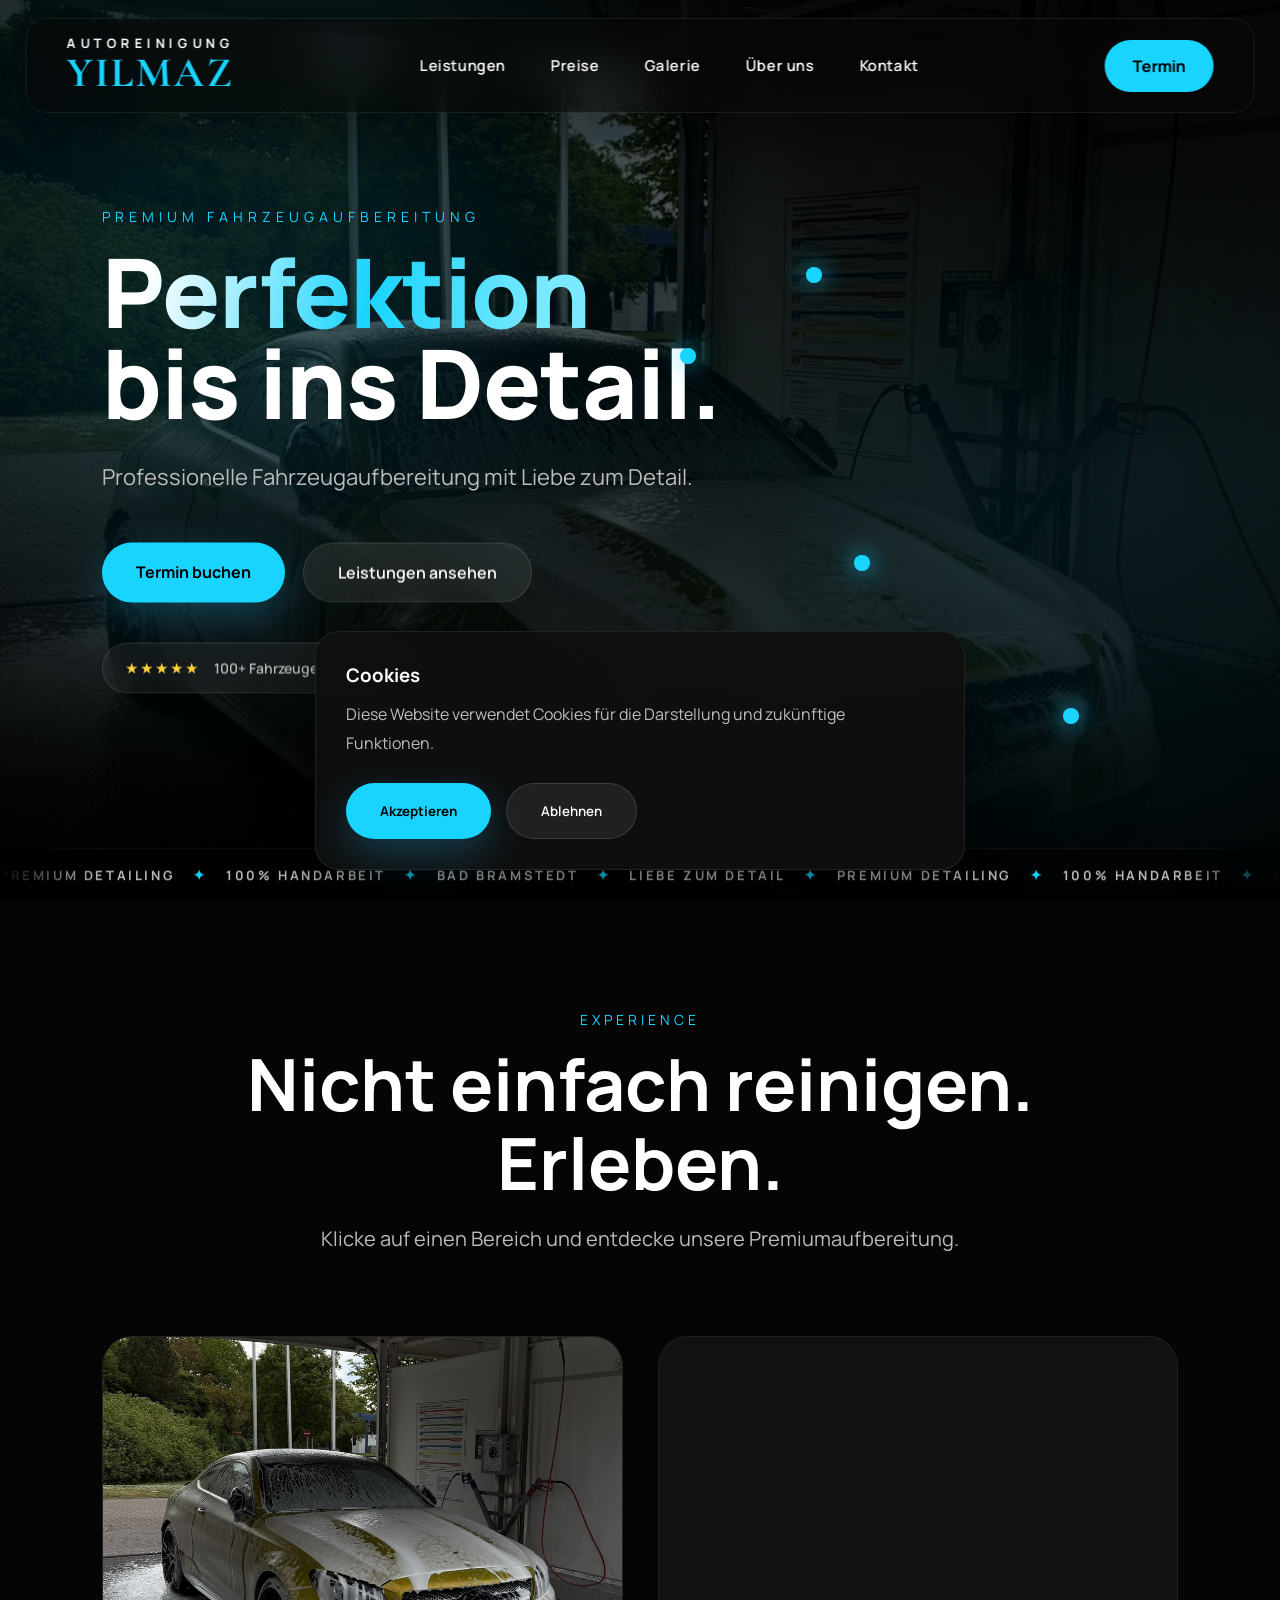
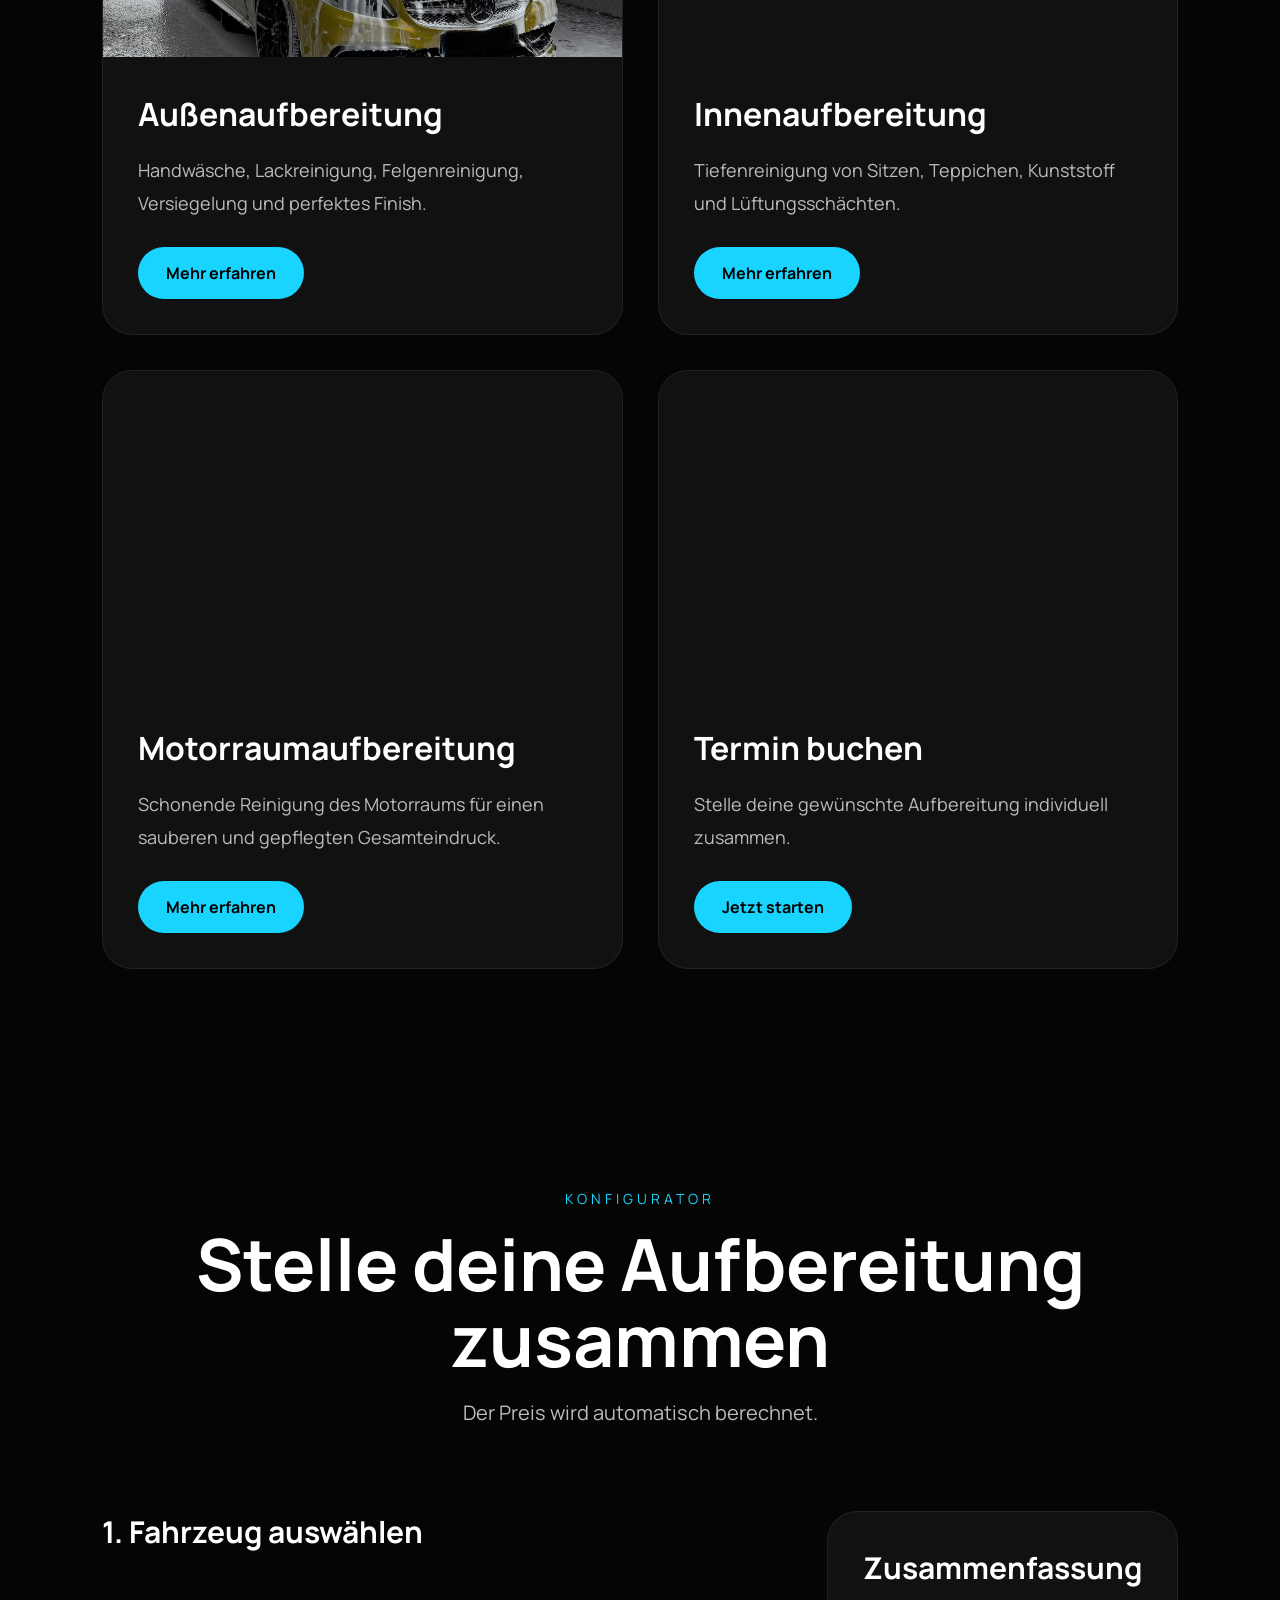
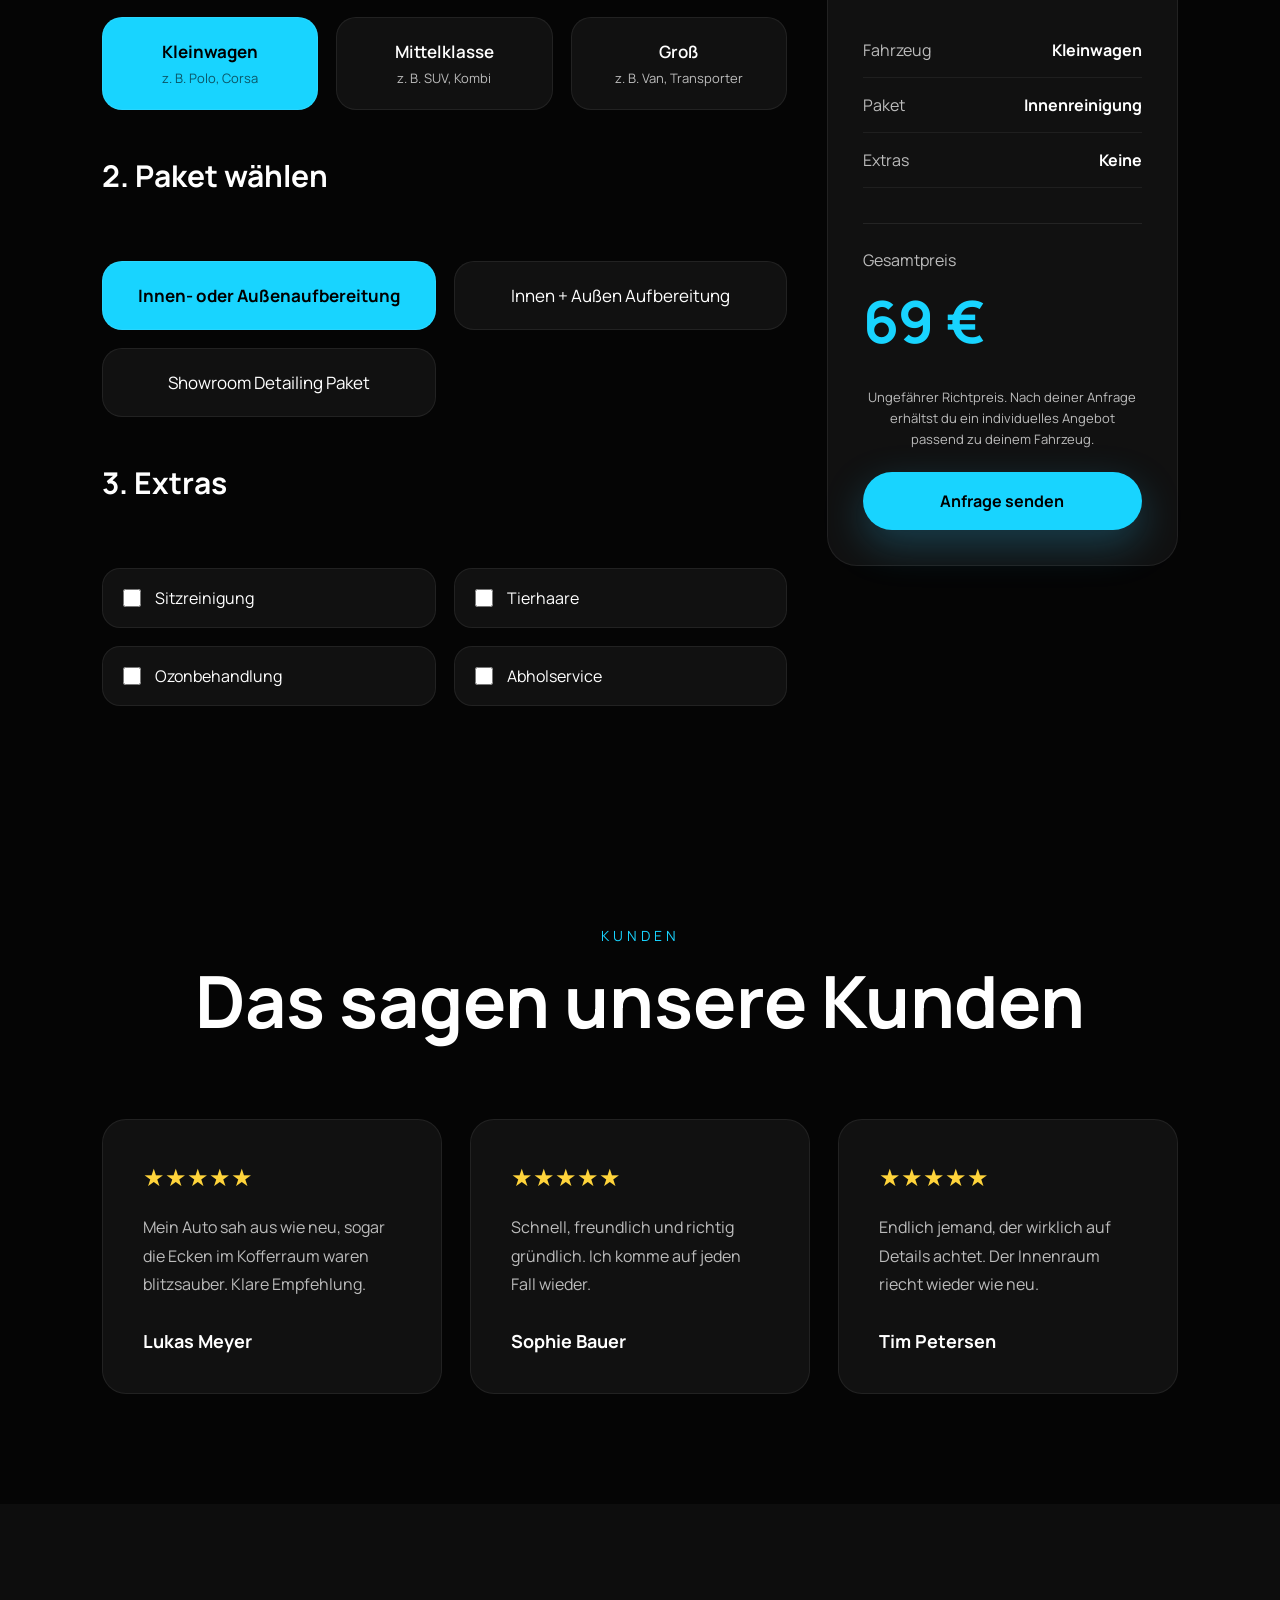
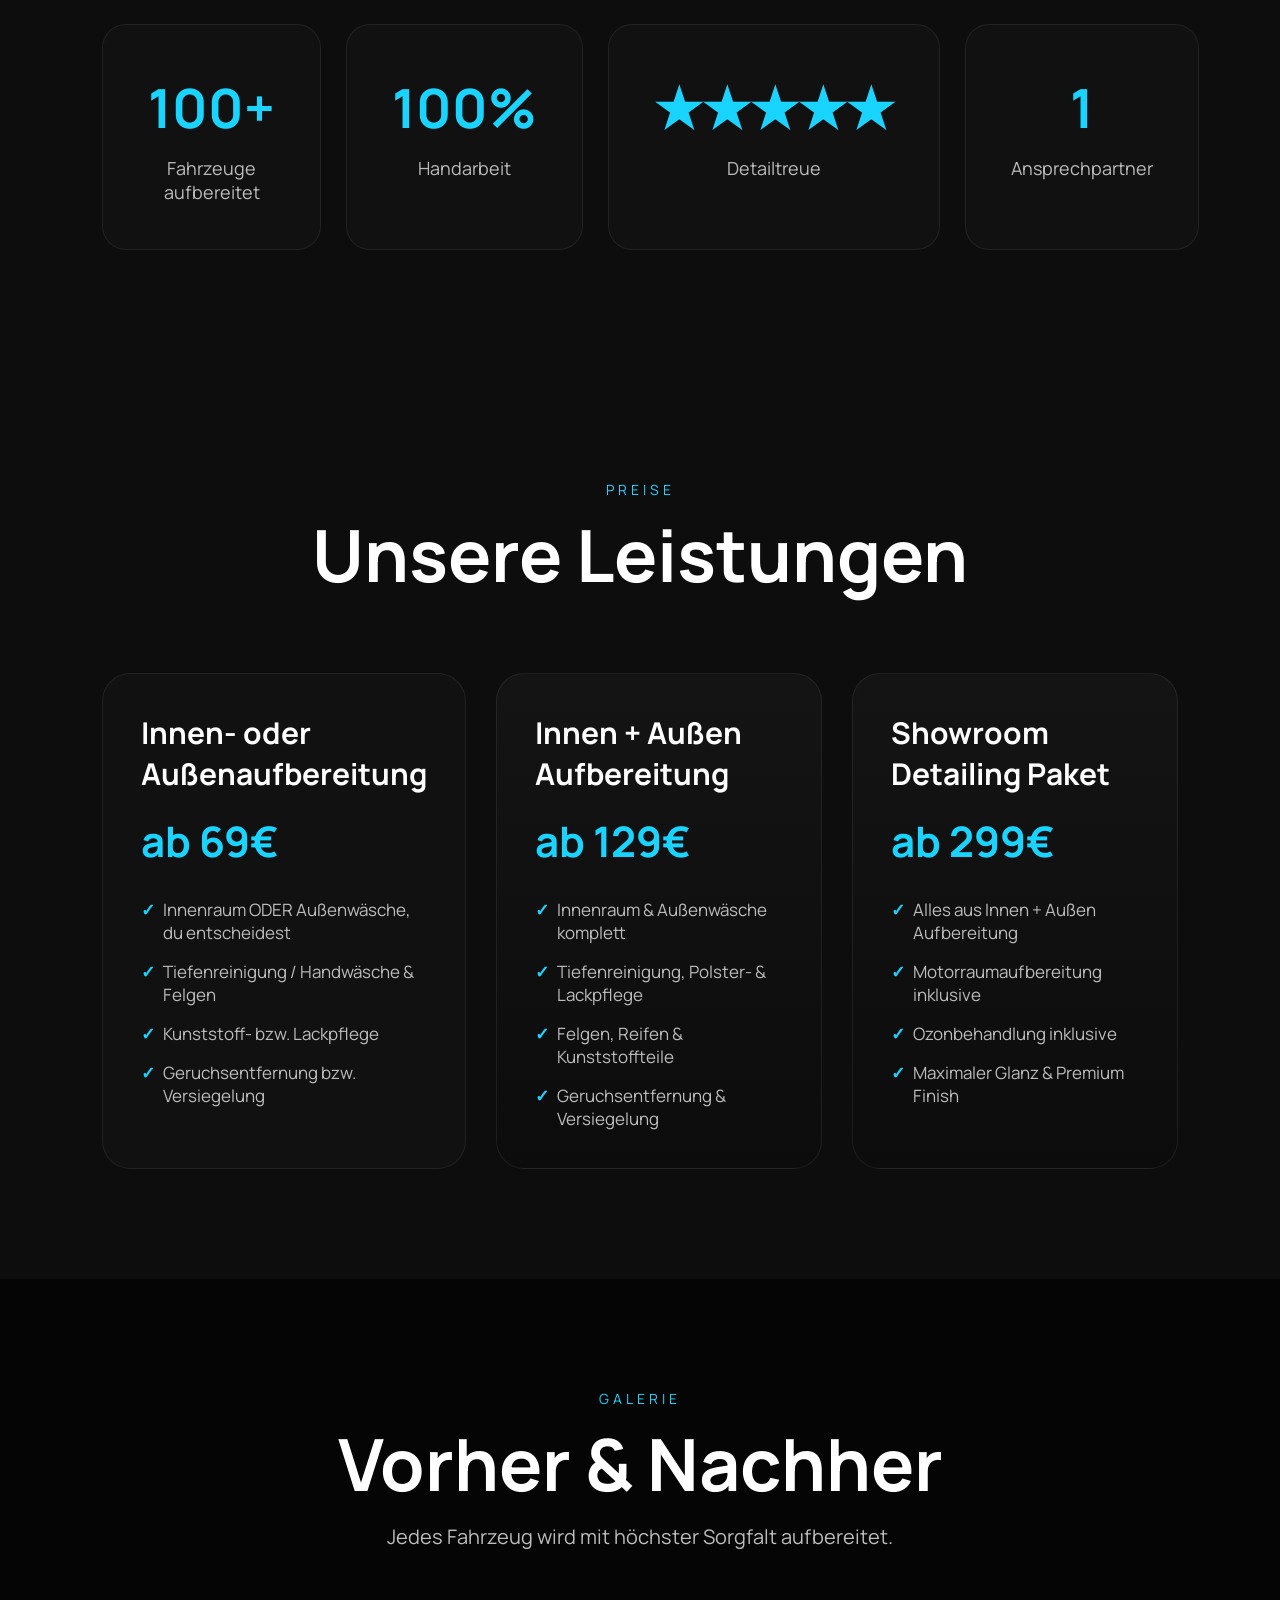
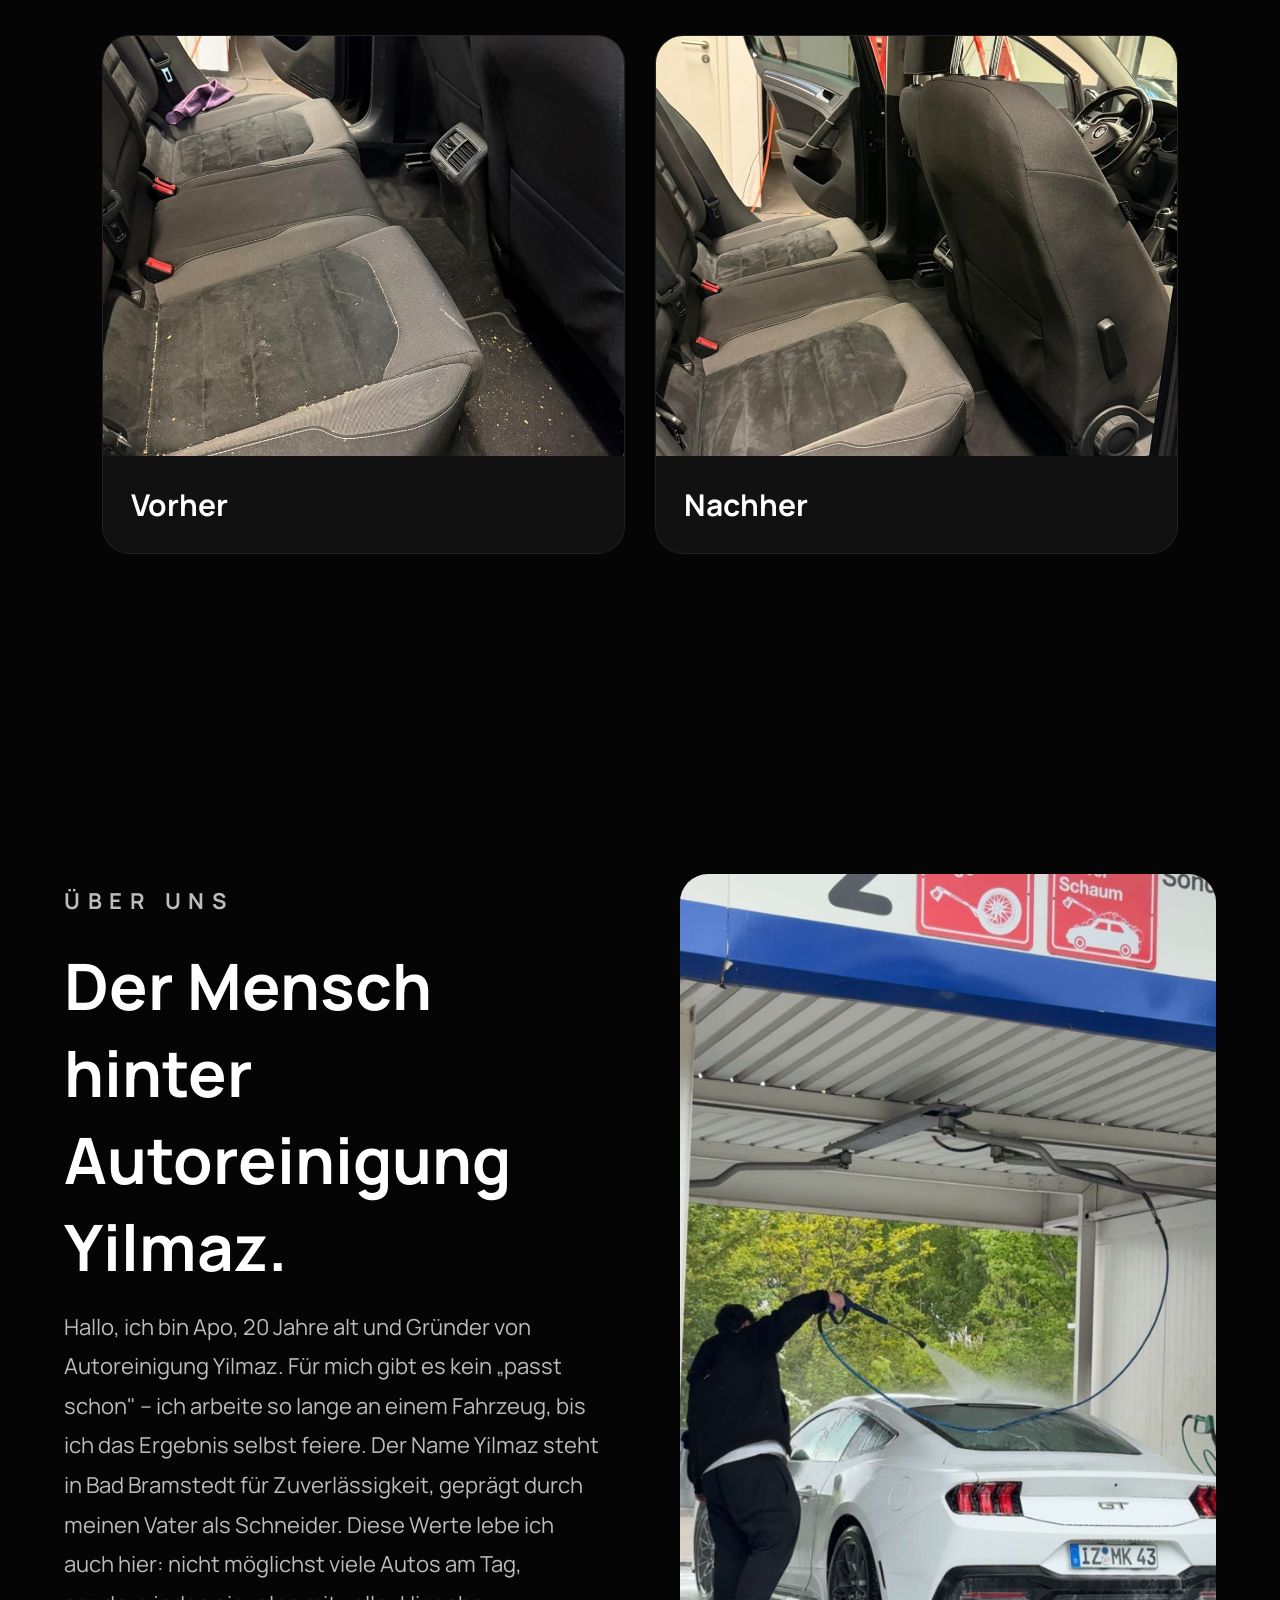
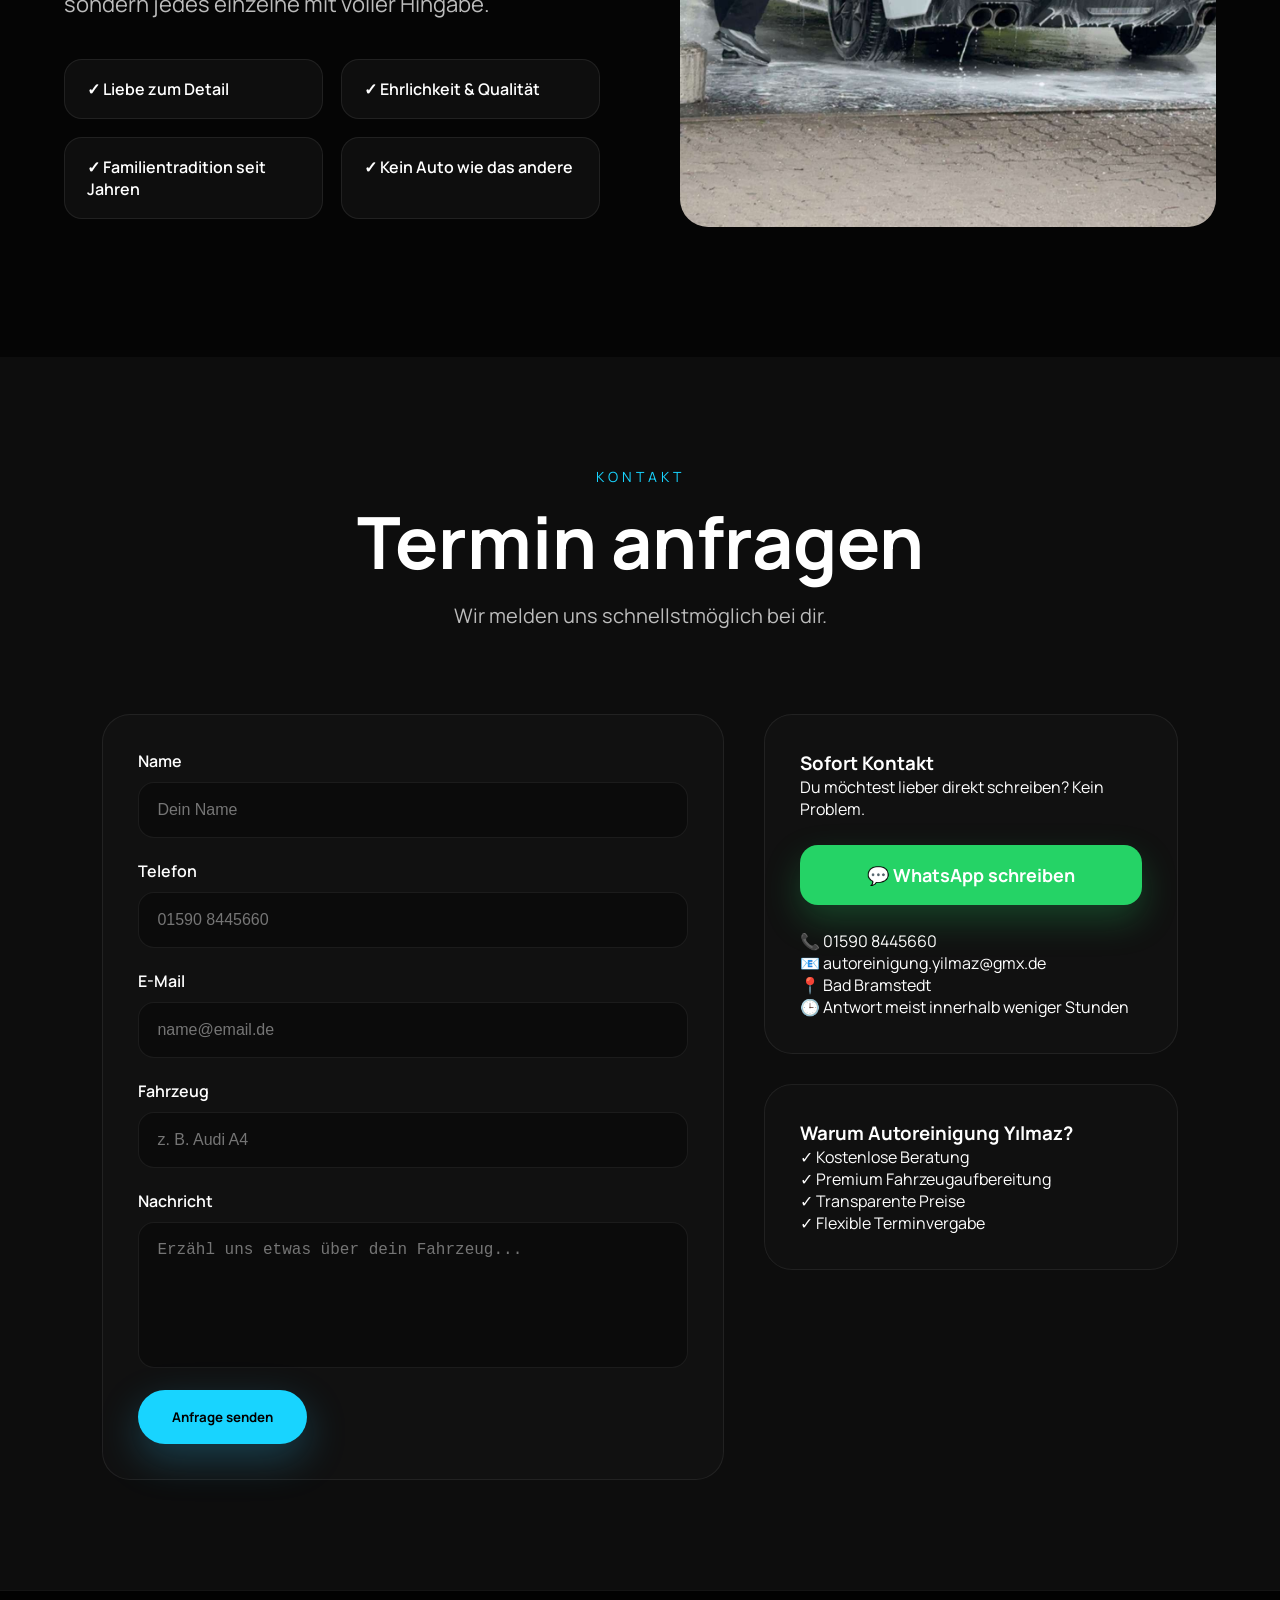
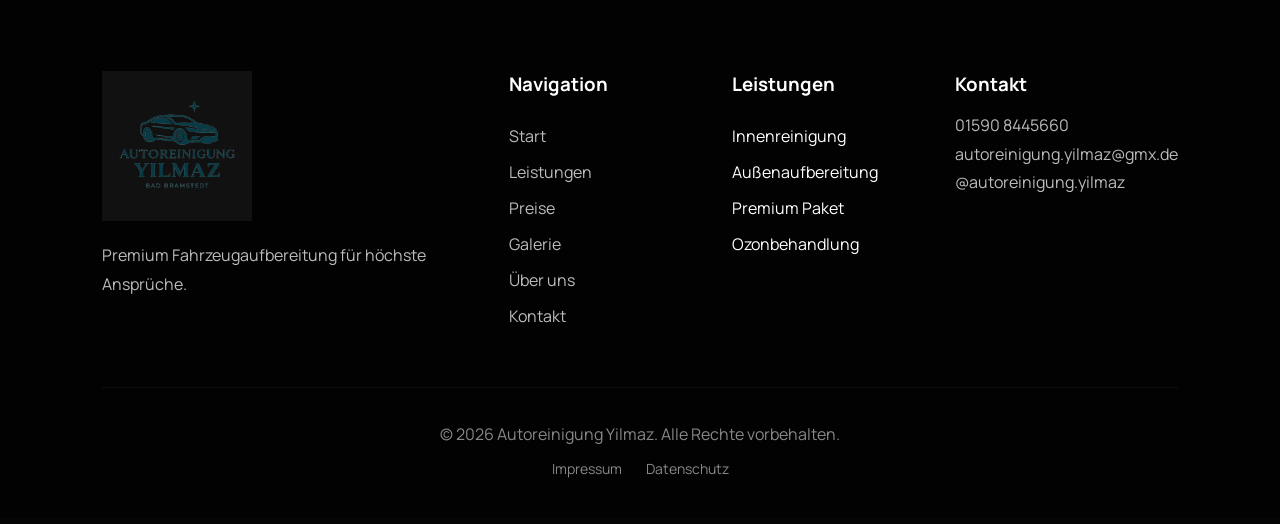
==== commit 8da49bf1: "Update index.html" ====
--- a/index.html
+++ b/index.html
@@ -2,6 +2,15 @@
 <html lang="de">
 
 <head>
+<!-- Google tag (gtag.js) -->
+<script async src="https://www.googletagmanager.com/gtag/js?id=G-KKTXLCEM3Z"></script>
+<script>
+  window.dataLayer = window.dataLayer || [];
+  function gtag(){dataLayer.push(arguments);}
+  gtag('js', new Date());
+
+  gtag('config', 'G-KKTXLCEM3Z');
+</script>
 
 <meta charset="UTF-8">
 <meta name="viewport" content="width=device-width, initial-scale=1.0">
@@ -1467,4 +1476,4 @@
 
 </body>
 
-</html>+</html>
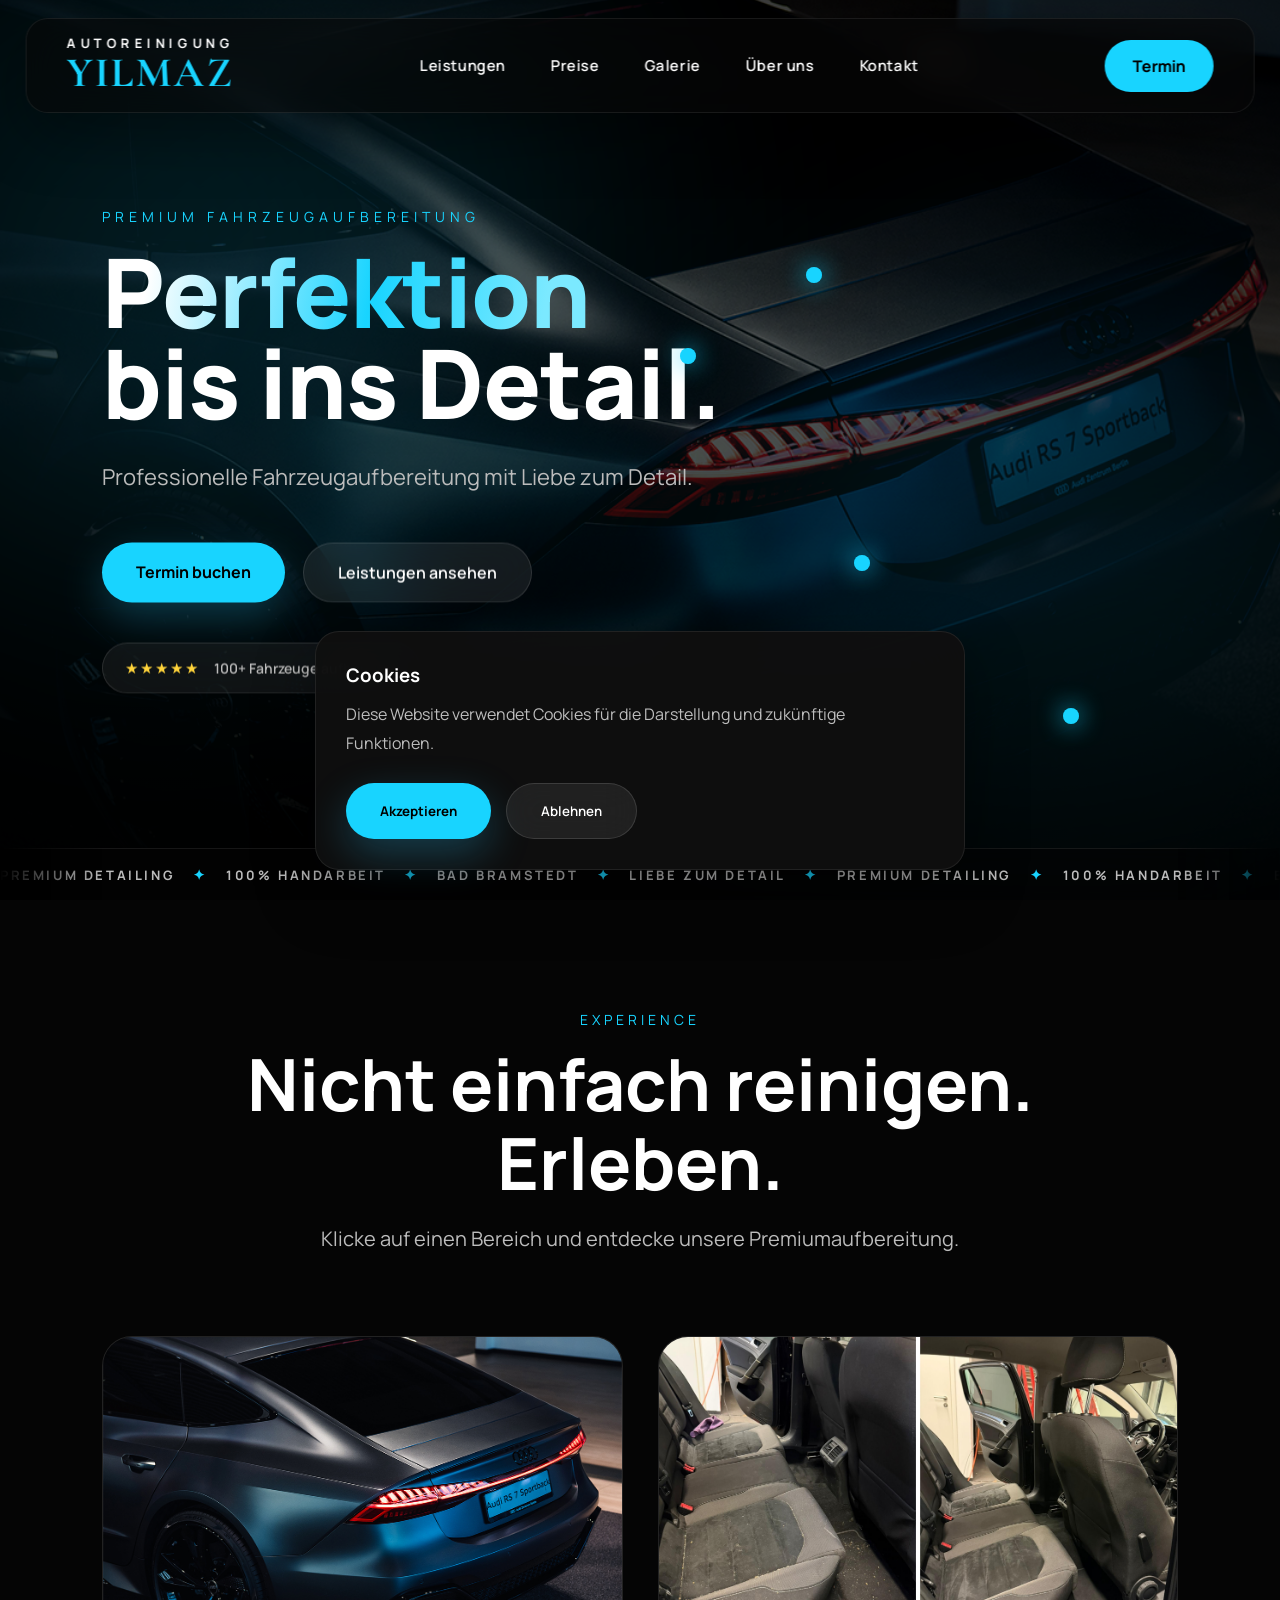
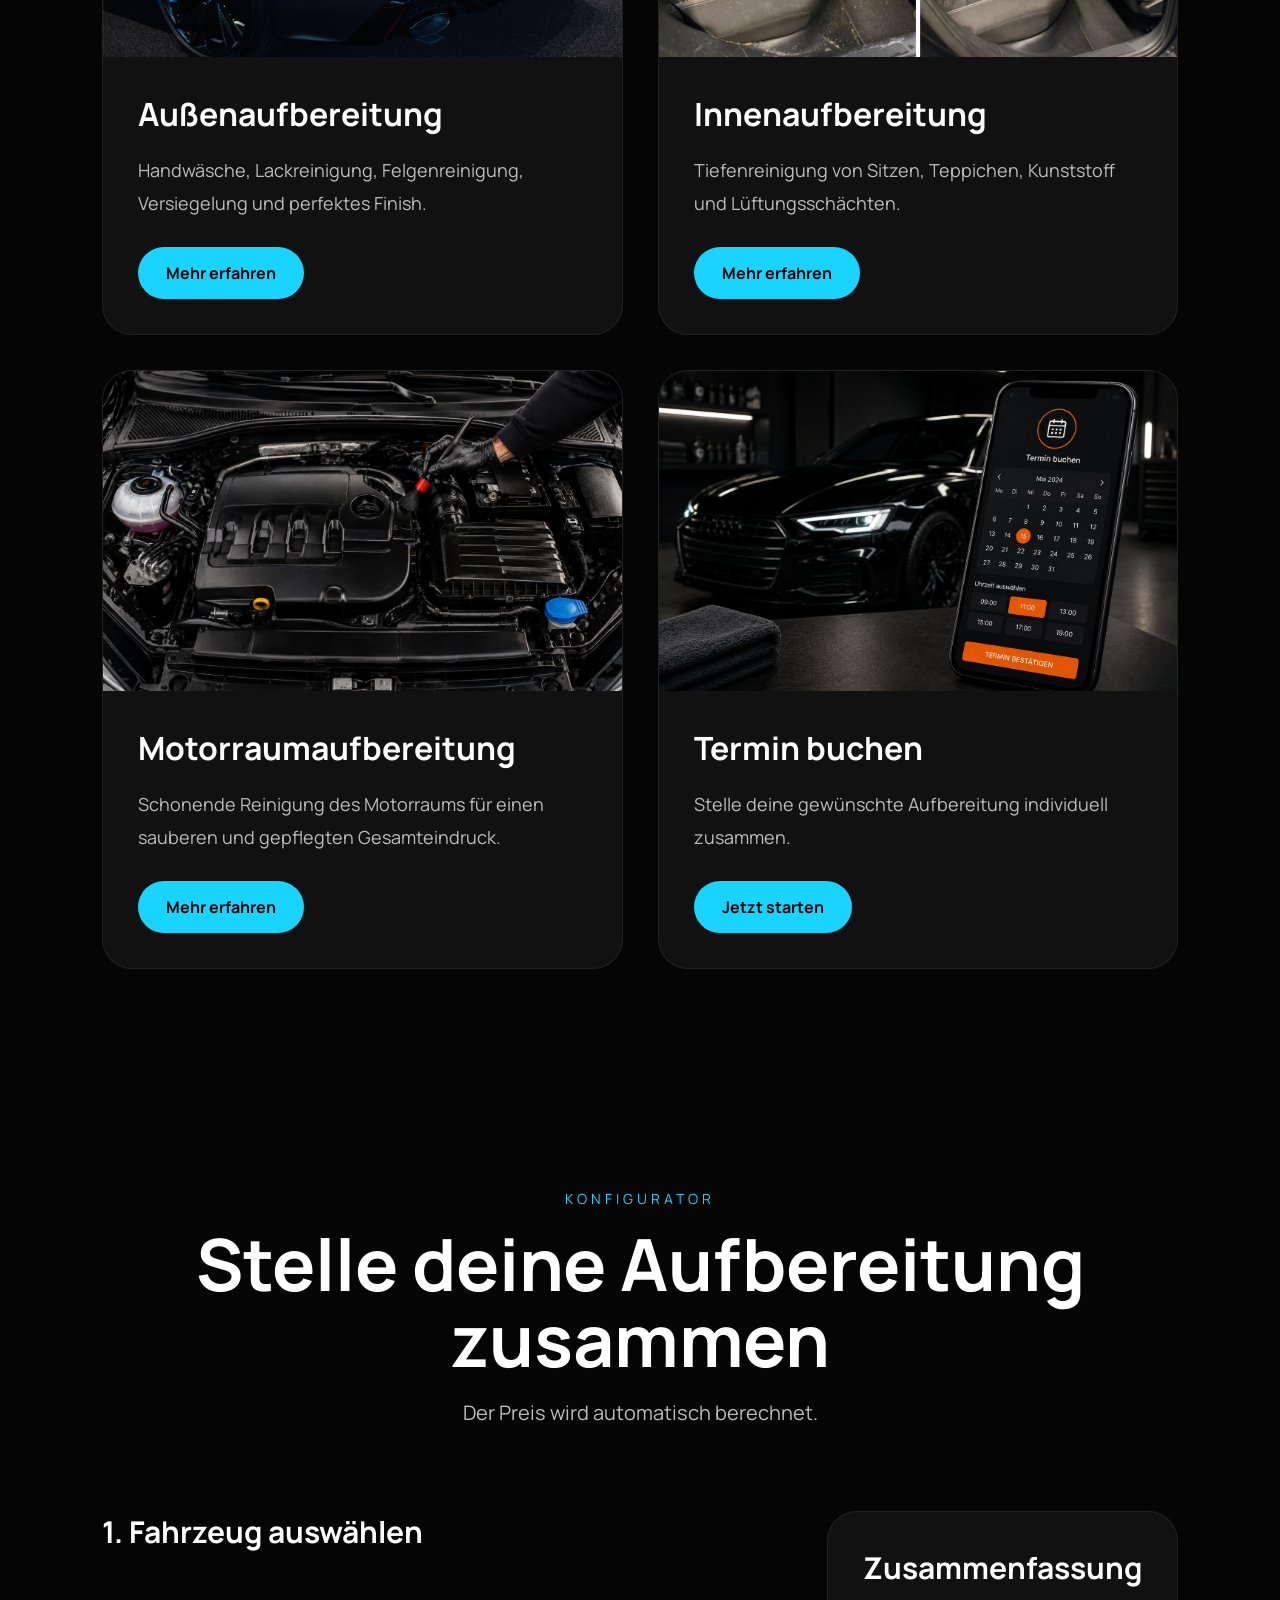
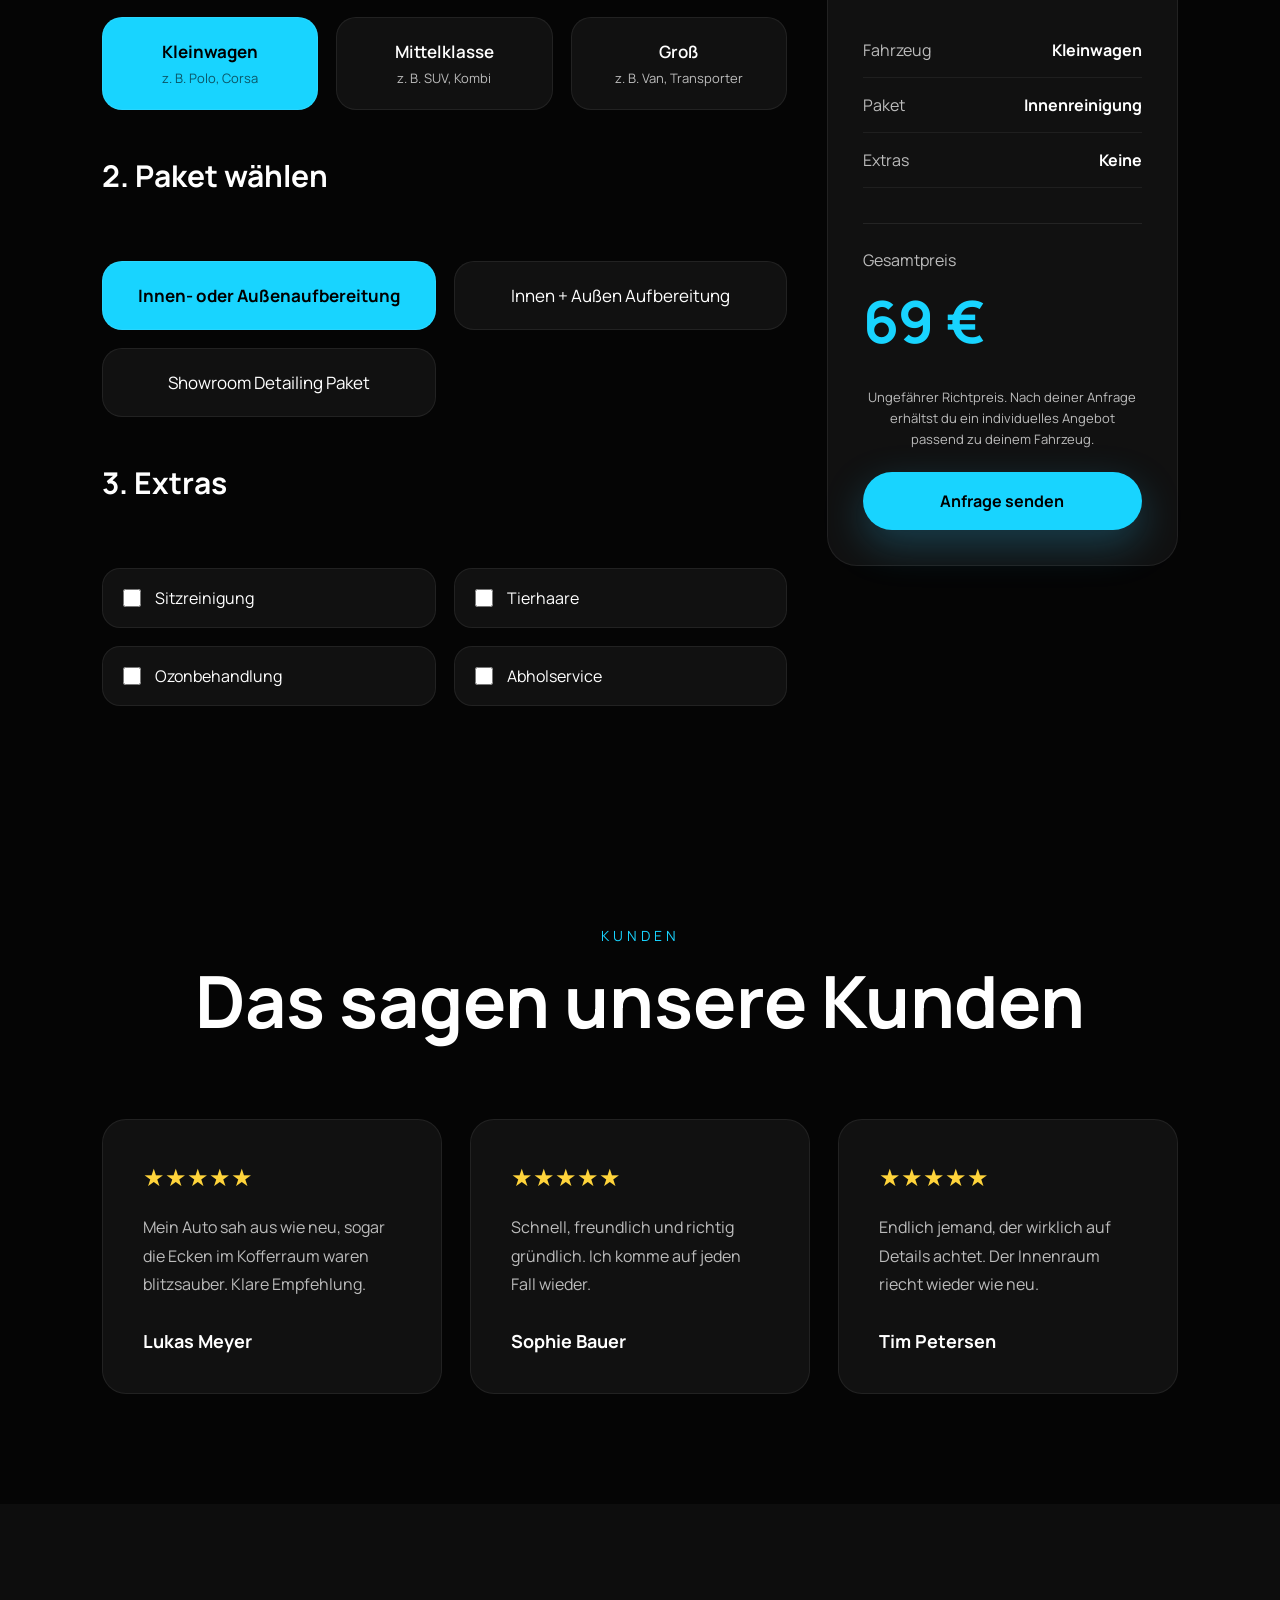
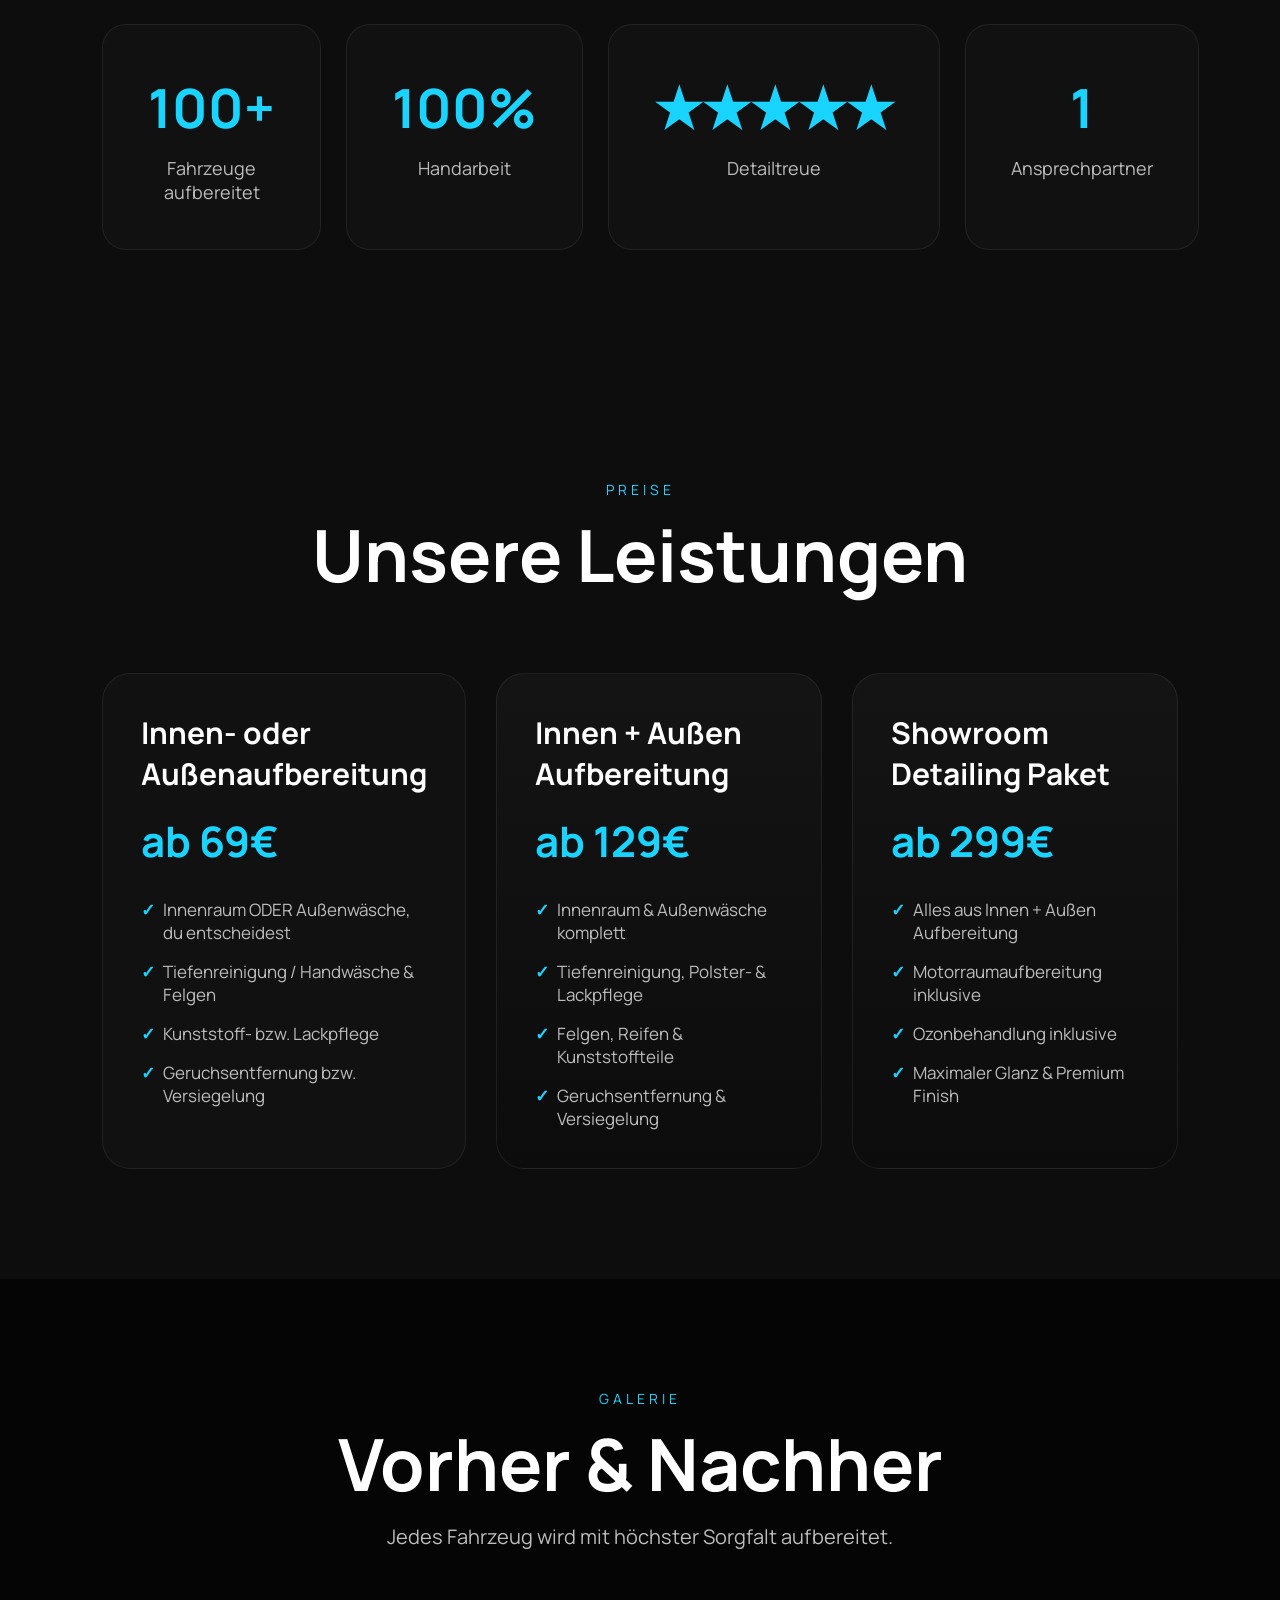
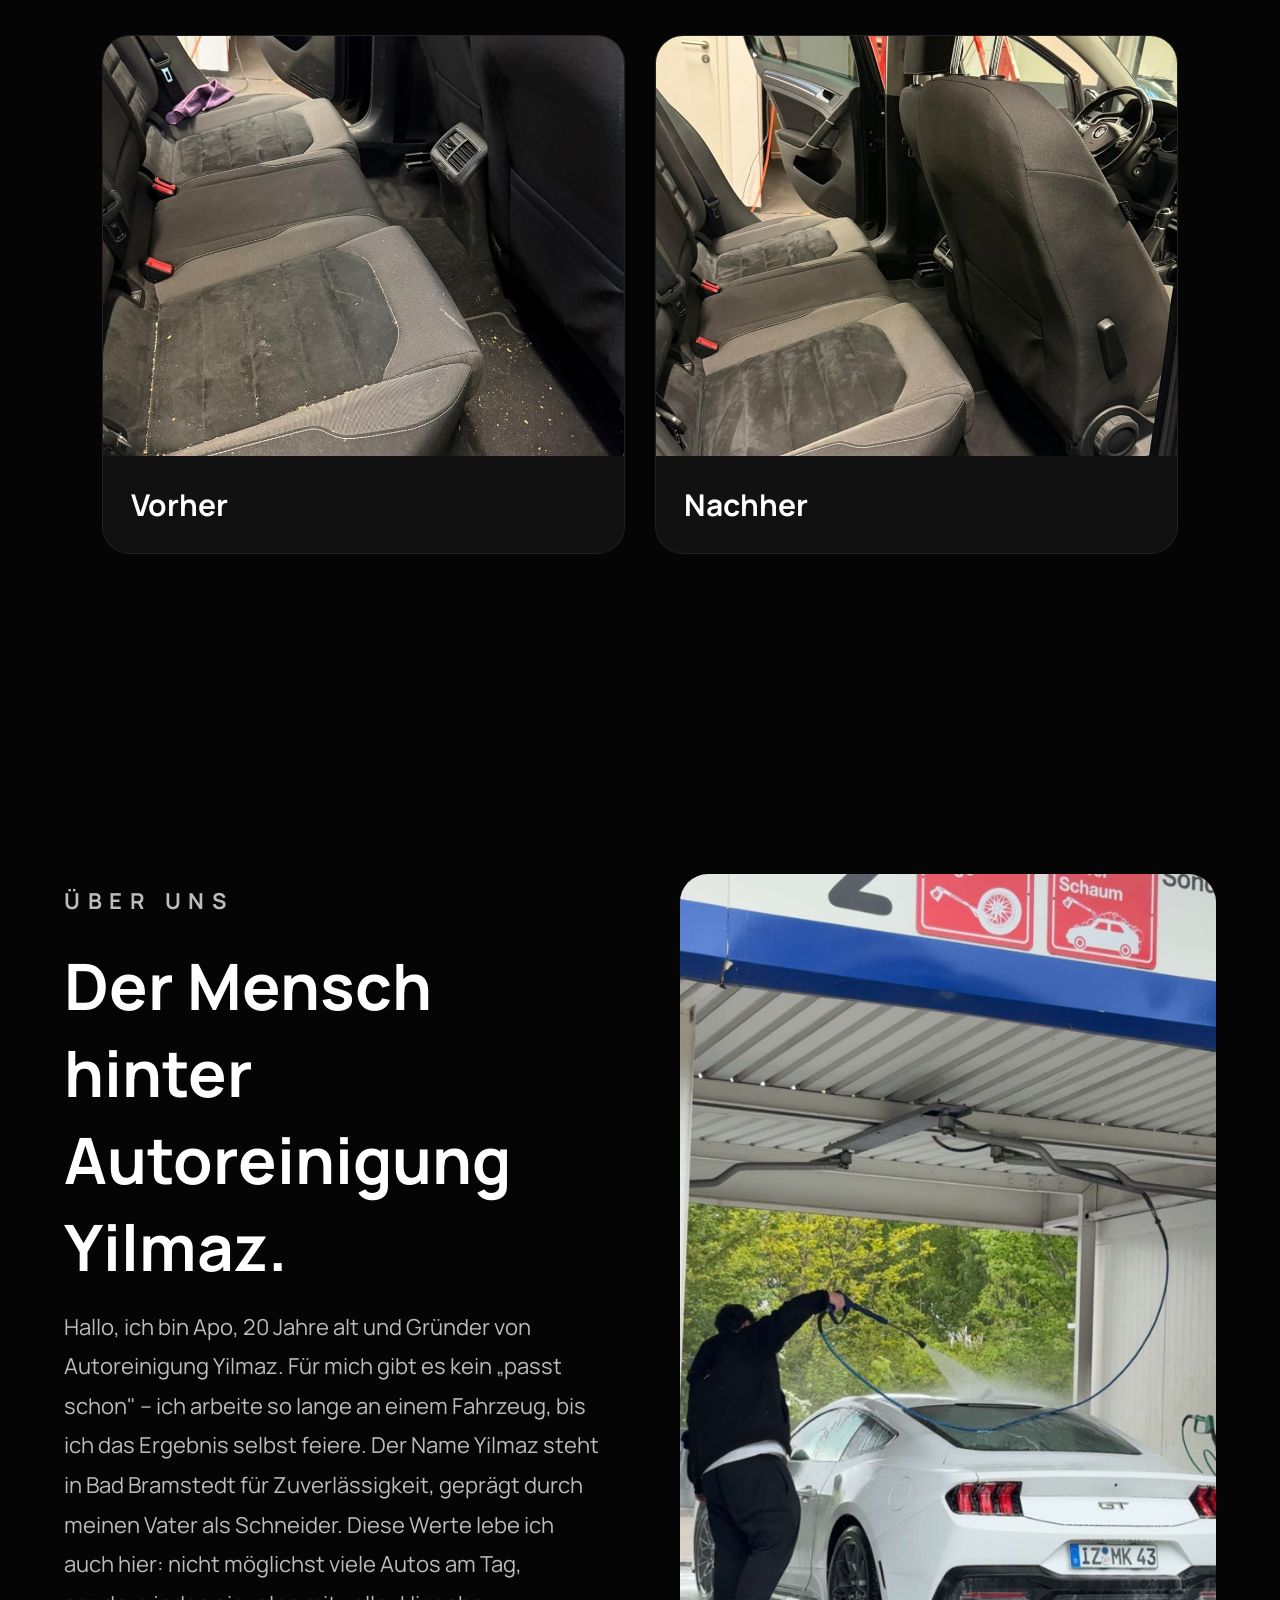
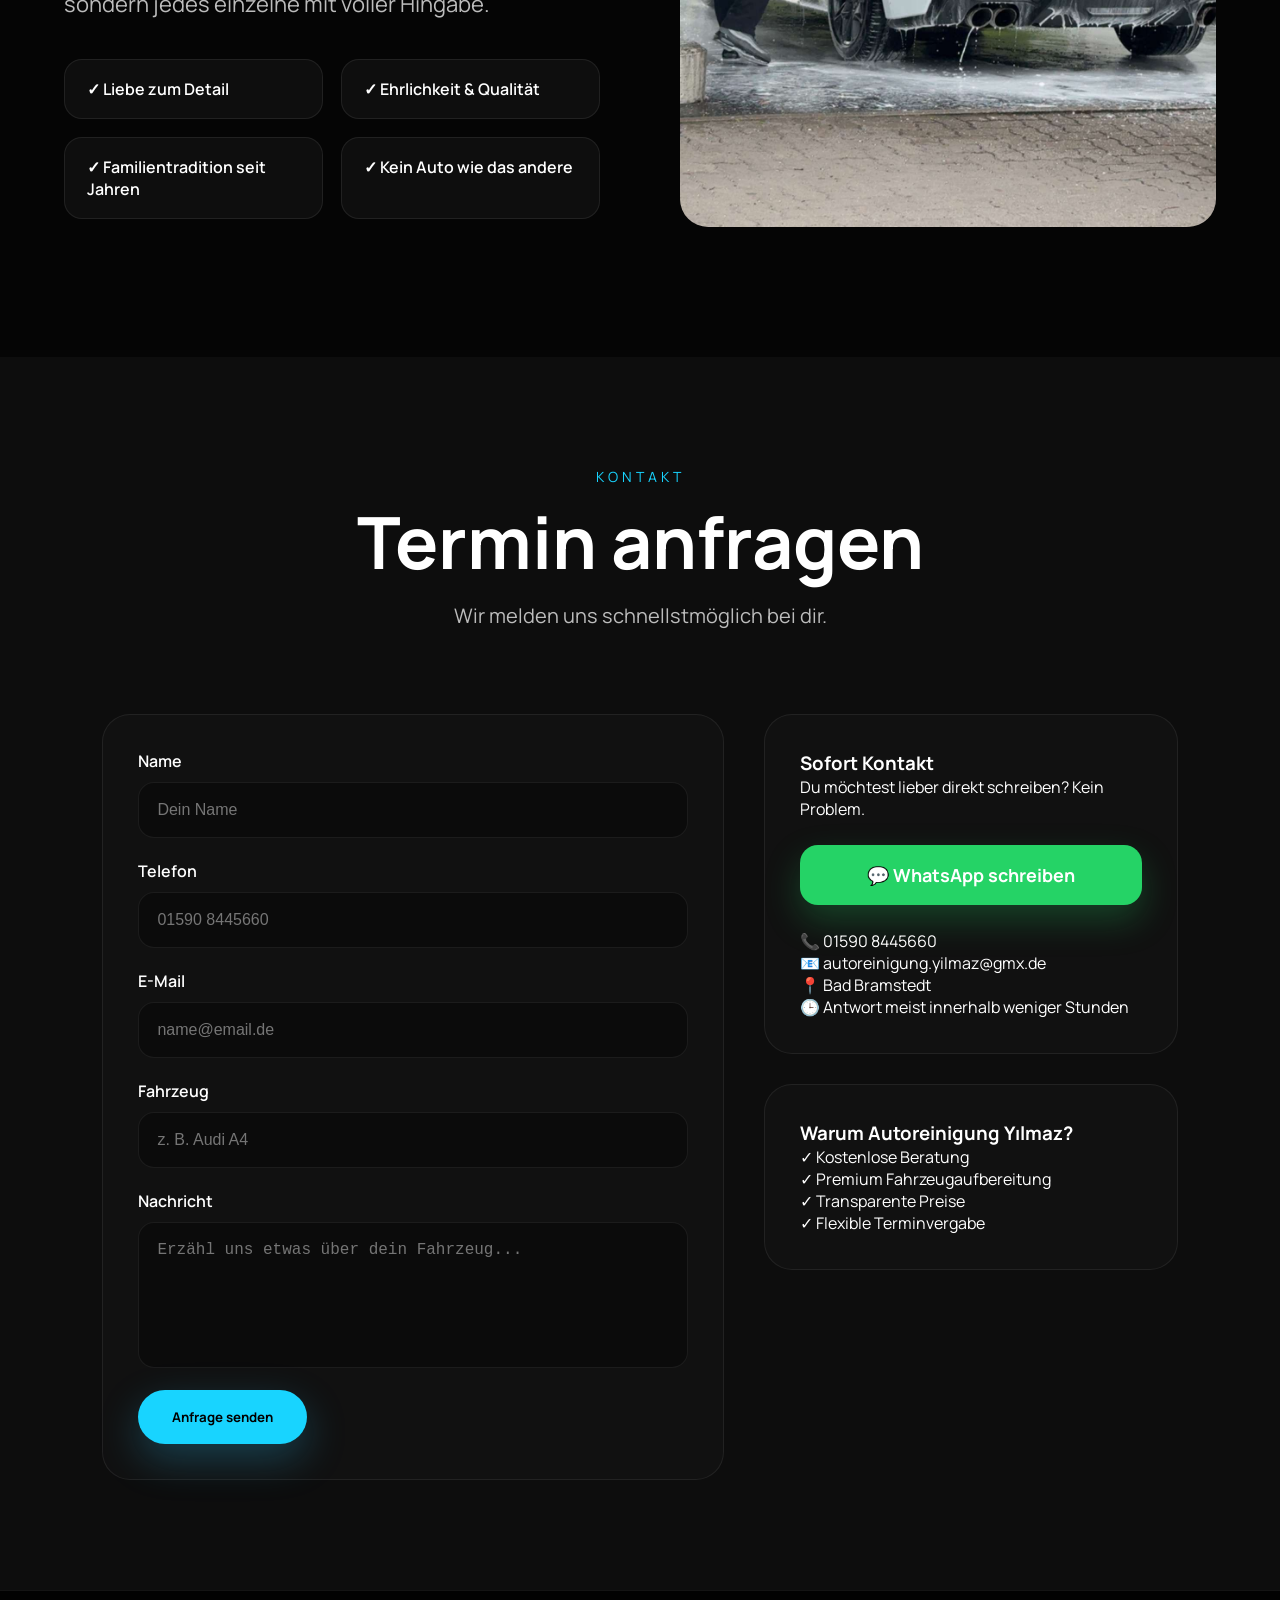
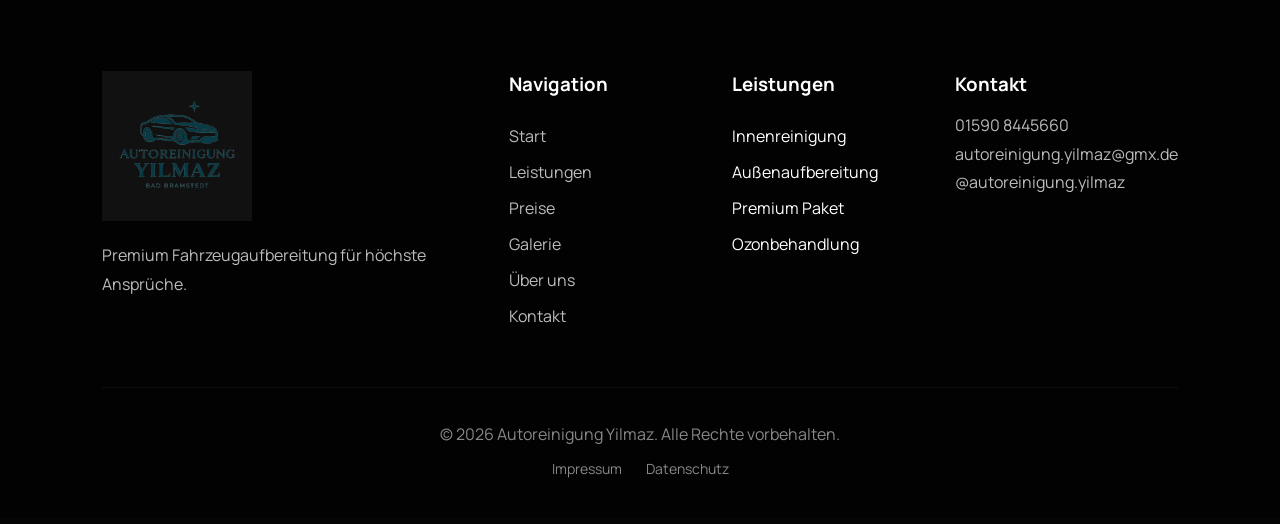
==== commit 756481d7: "Update index.html" ====
--- a/index.html
+++ b/index.html
@@ -15,12 +15,12 @@
 <meta charset="UTF-8">
 <meta name="viewport" content="width=device-width, initial-scale=1.0">
 
-<title>Autoreinigung Yılmaz | Premium Fahrzeugaufbereitung in Bad Bramstedt</title>
+<title>Autoreinigung Yilmaz | Premium Fahrzeugaufbereitung in Bad Bramstedt</title>
 <link rel="icon" type="image/png" href="assets/images/logo.png">
 
 <meta name="description" content="Premium Fahrzeugaufbereitung in Bad Bramstedt: Innen- und Außenaufbereitung, Motorraum, mobiler Service und Abholung. Handarbeit mit Liebe zum Detail.">
 
-<meta property="og:title" content="Autoreinigung Yılmaz | Premium Fahrzeugaufbereitung">
+<meta property="og:title" content="Autoreinigung Yilmaz | Premium Fahrzeugaufbereitung">
 <meta property="og:description" content="Premium Fahrzeugaufbereitung in Bad Bramstedt: Innen- und Außenaufbereitung, Motorraum, mobiler Service und Abholung.">
 <meta property="og:image" content="assets/images/aussen.jpg">
 <meta property="og:type" content="website">
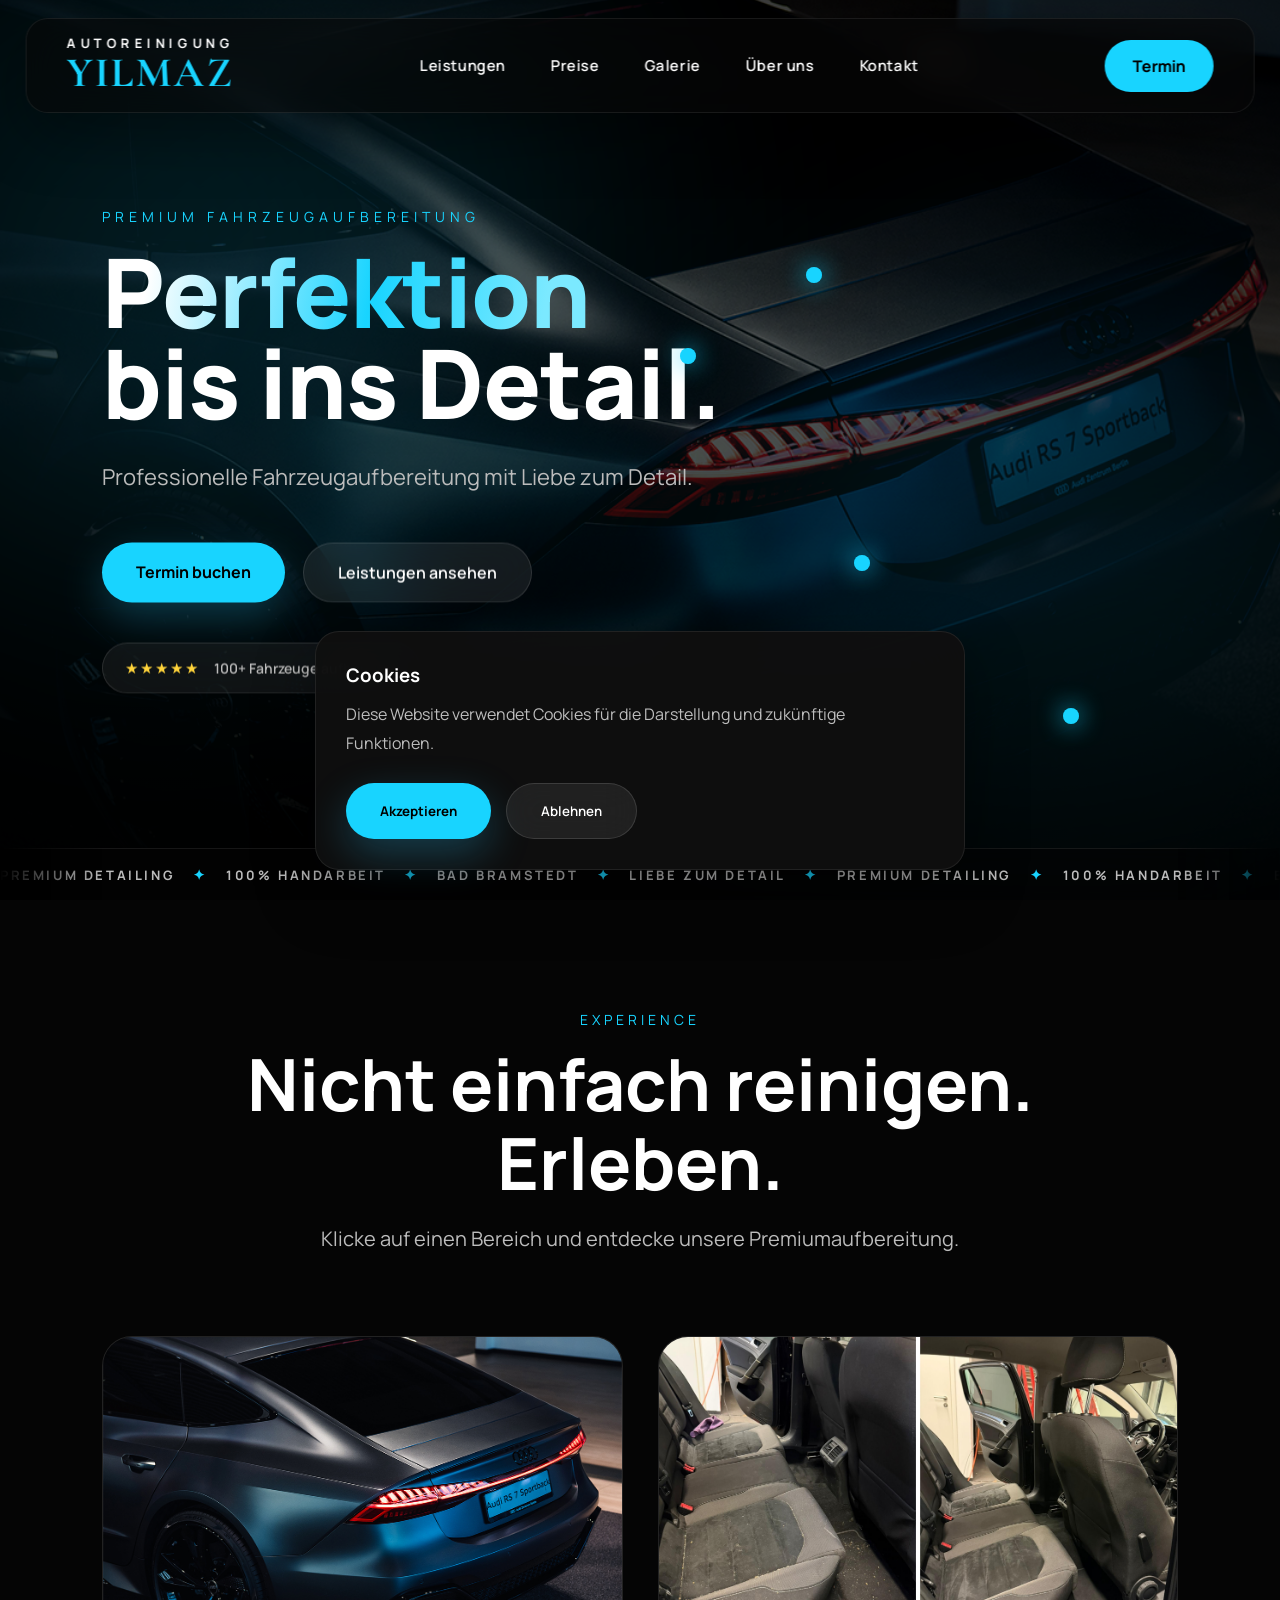
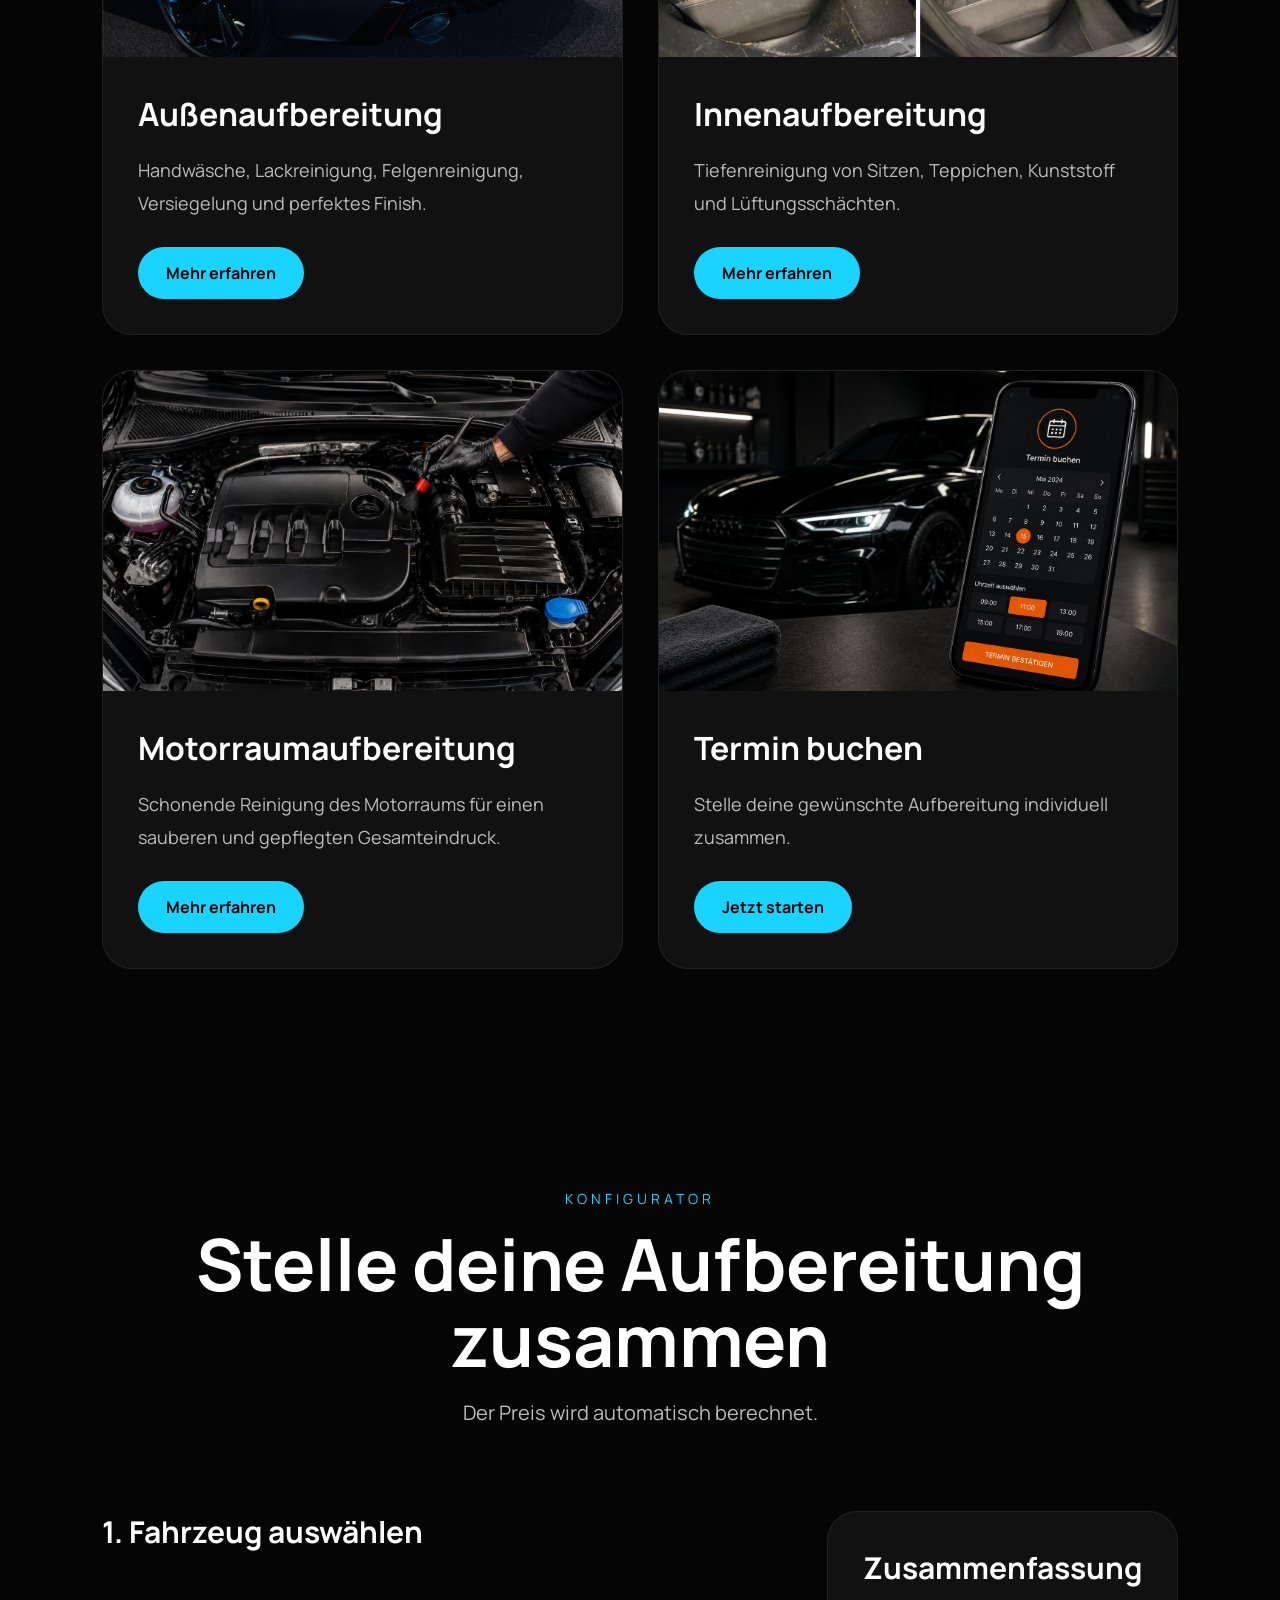
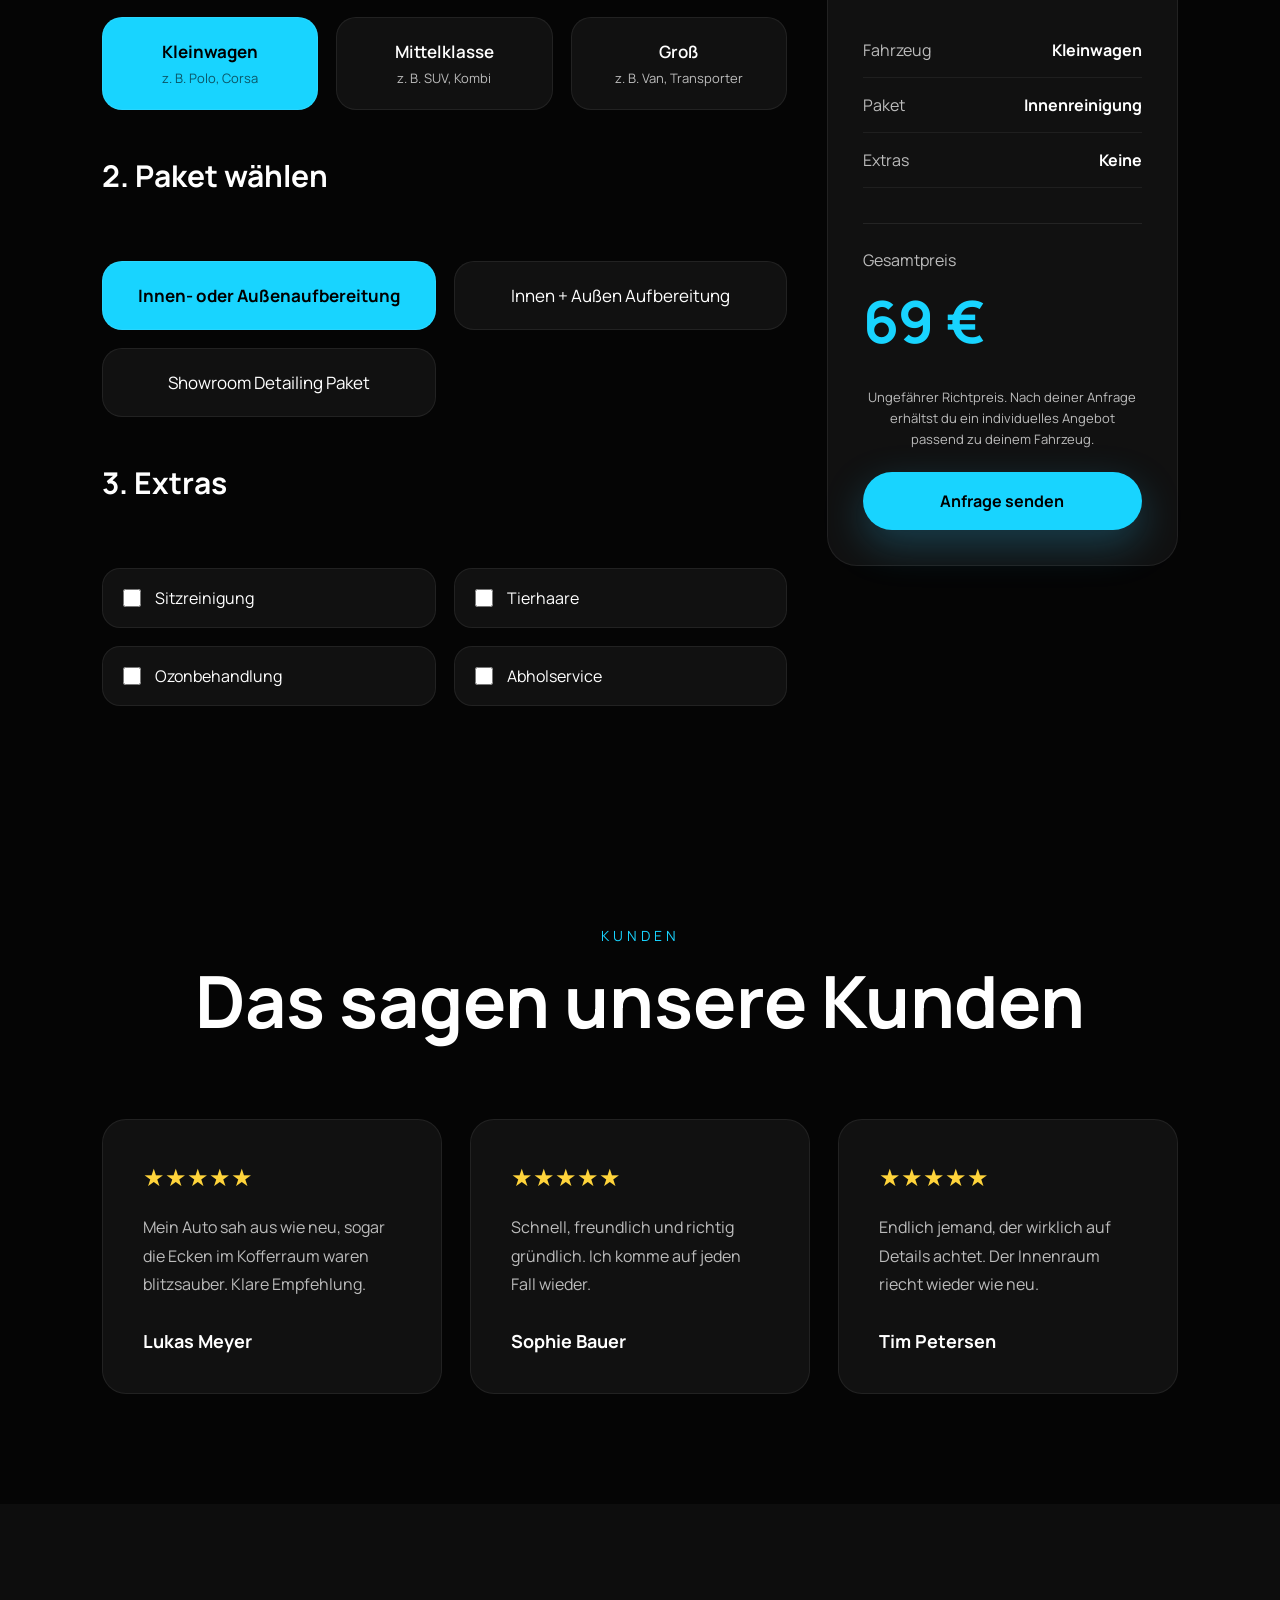
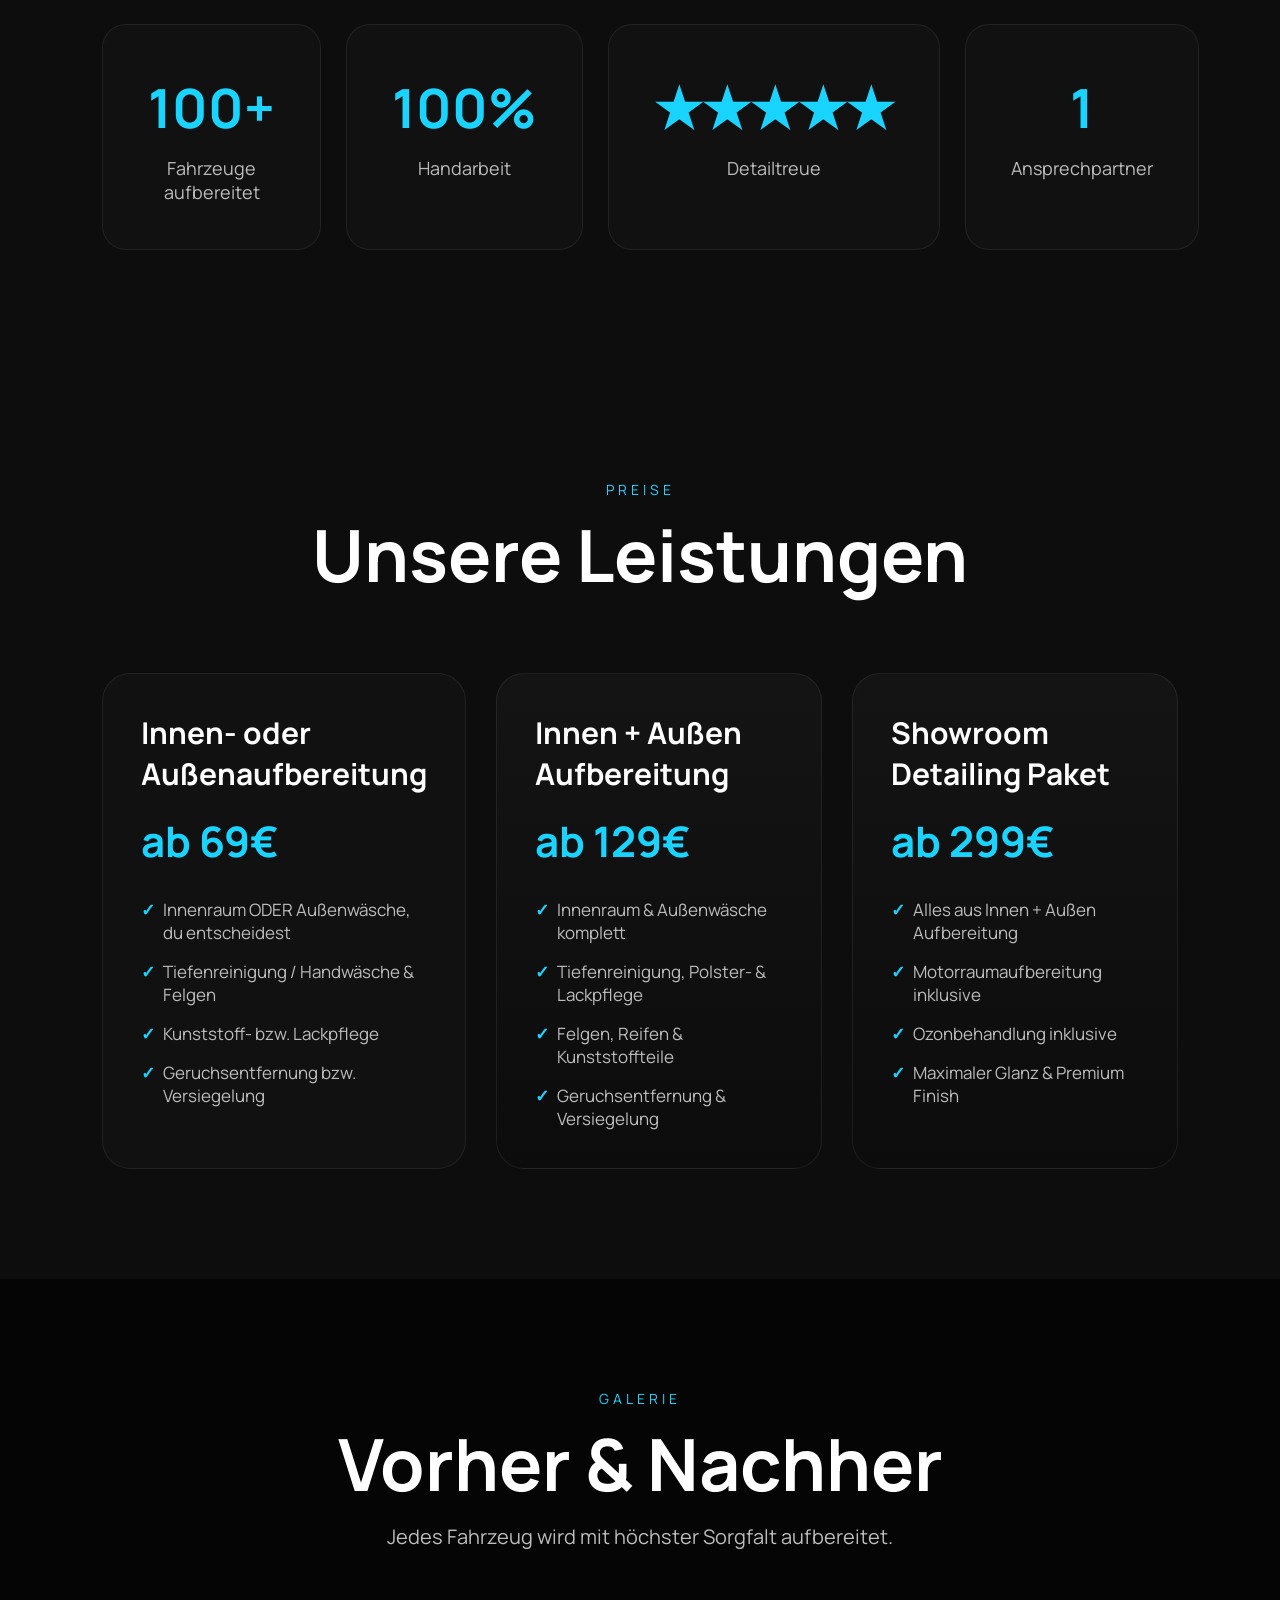
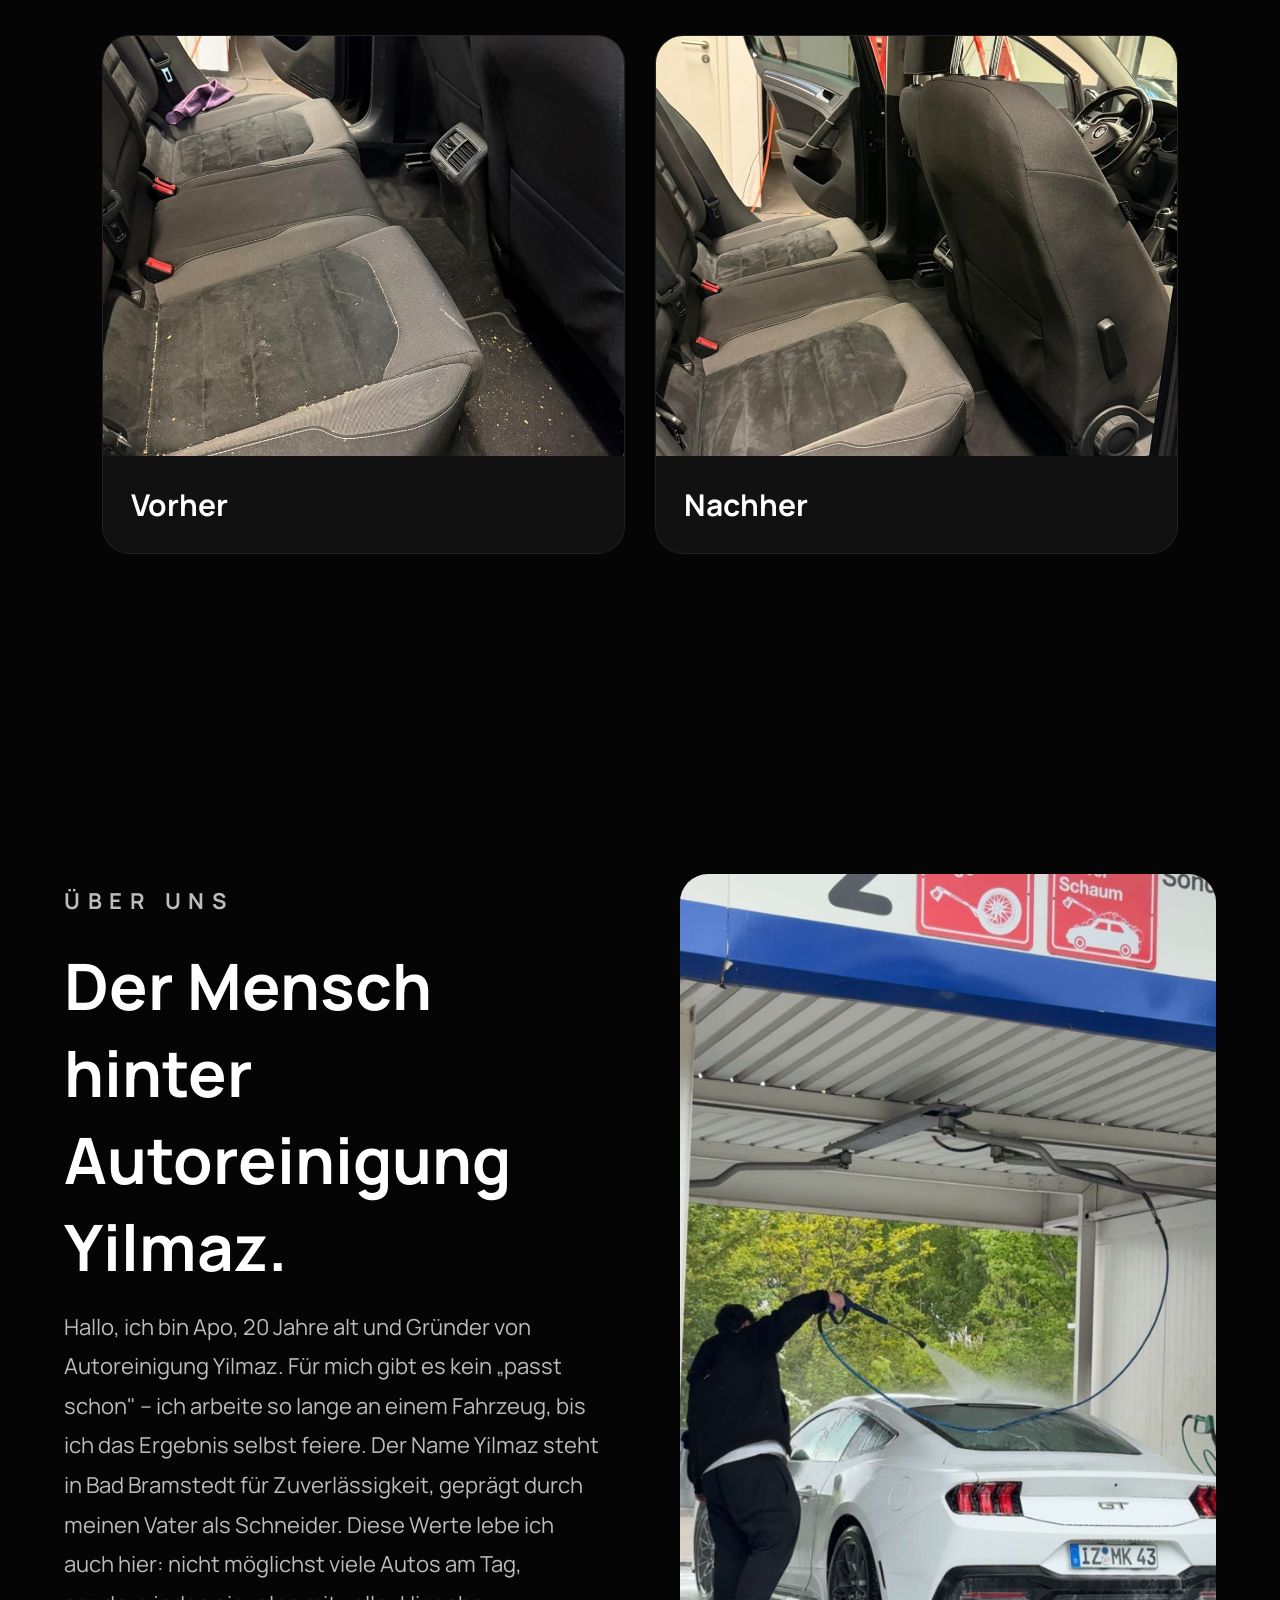
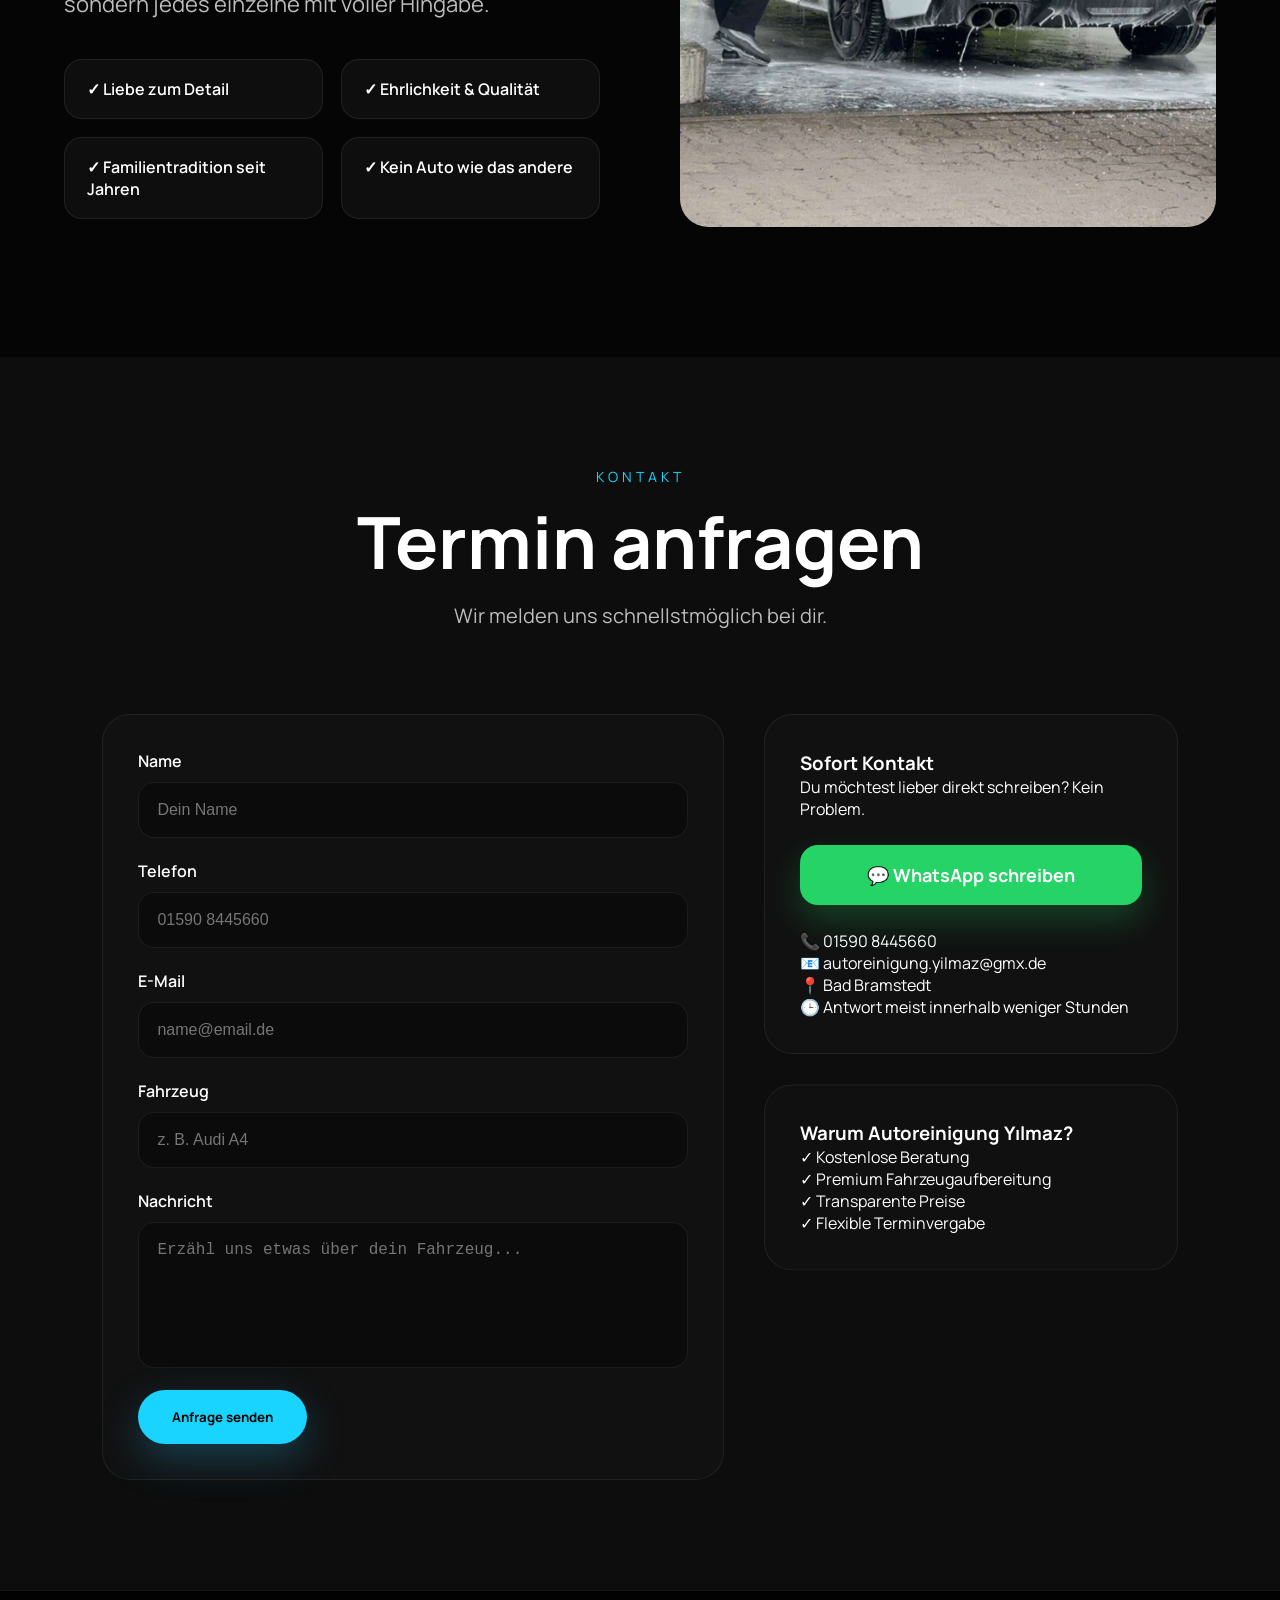
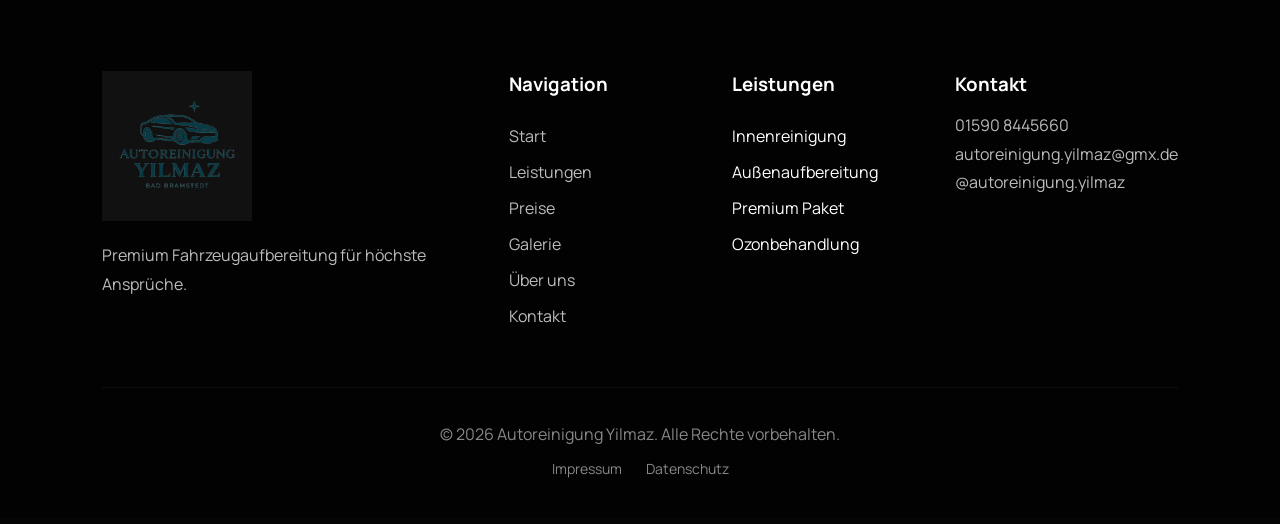
==== commit 1663a38d: "Update index.html" ====
--- a/index.html
+++ b/index.html
@@ -74,7 +74,7 @@
 type="video/mp4">
 
 <source
-src="assets/videos/rs7.mov"
+src="assets/images/rs7.mov"
 type="video/quicktime">
 
 </video>
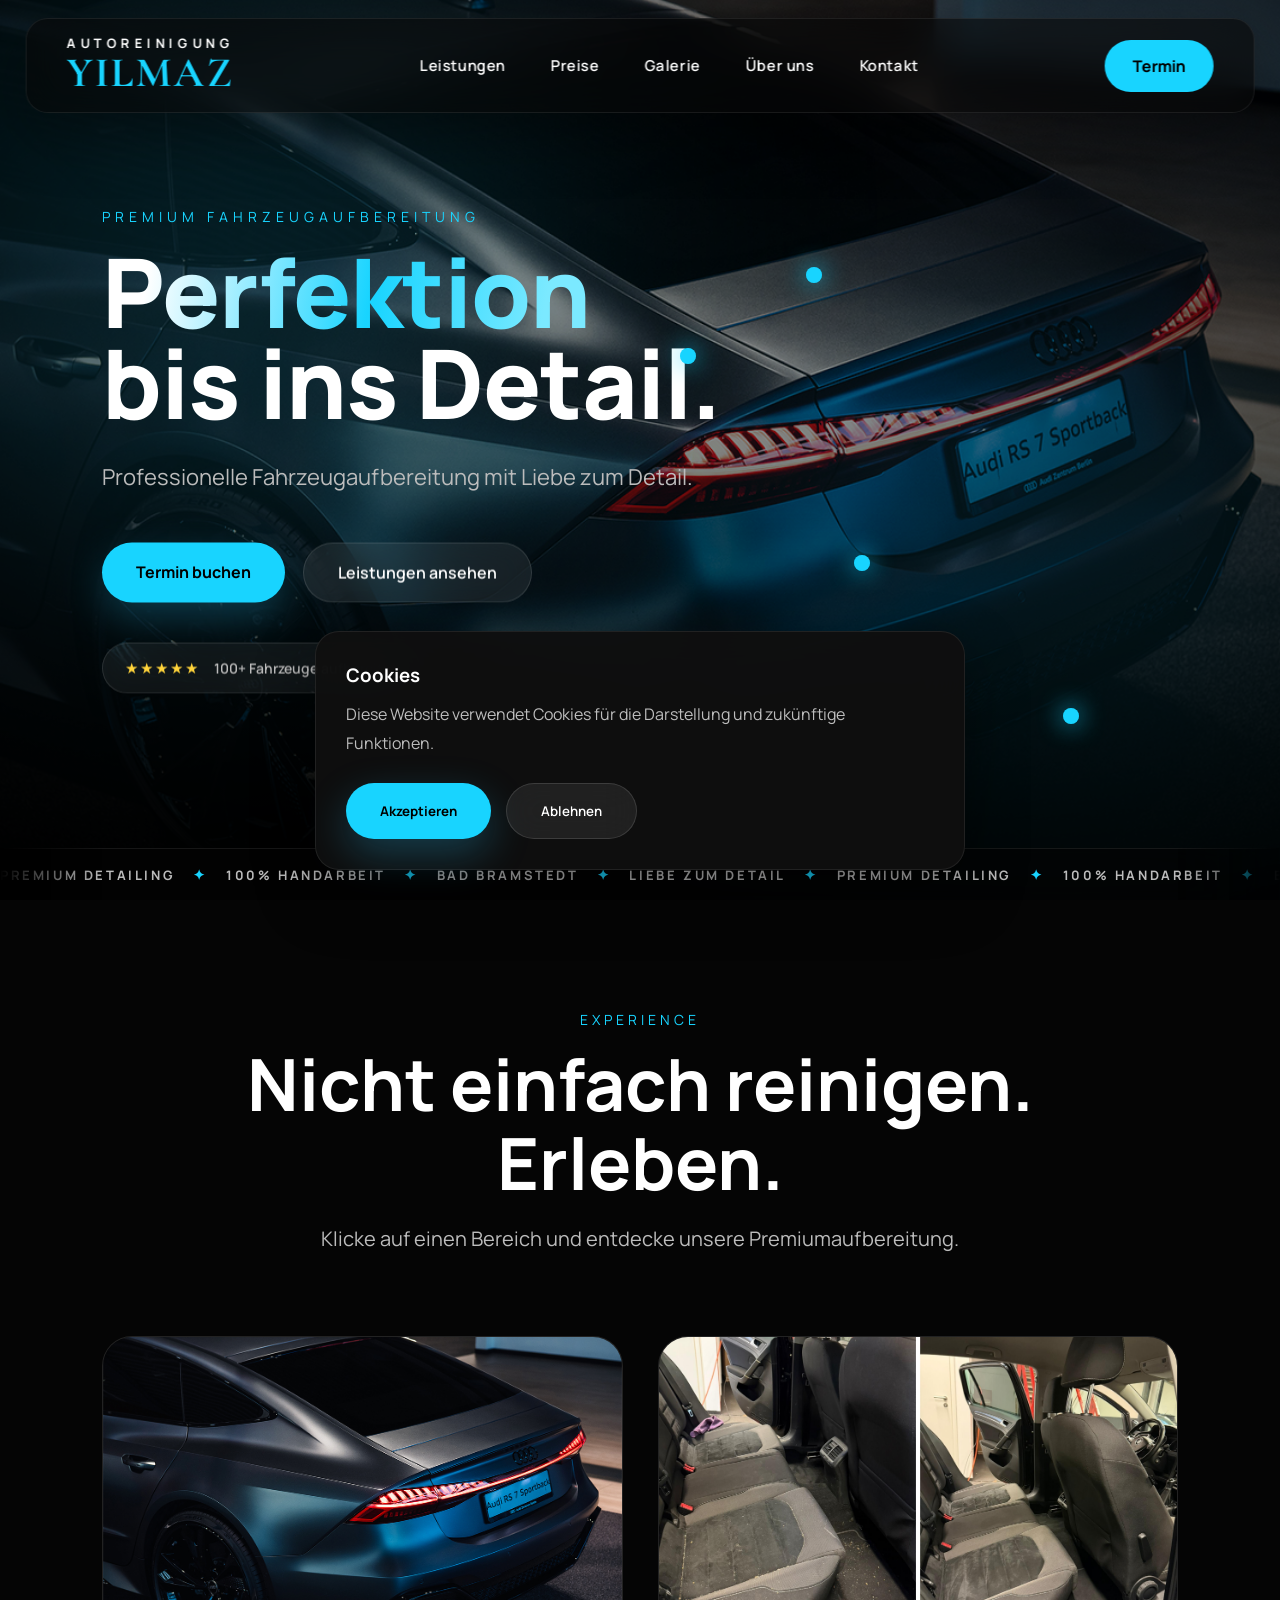
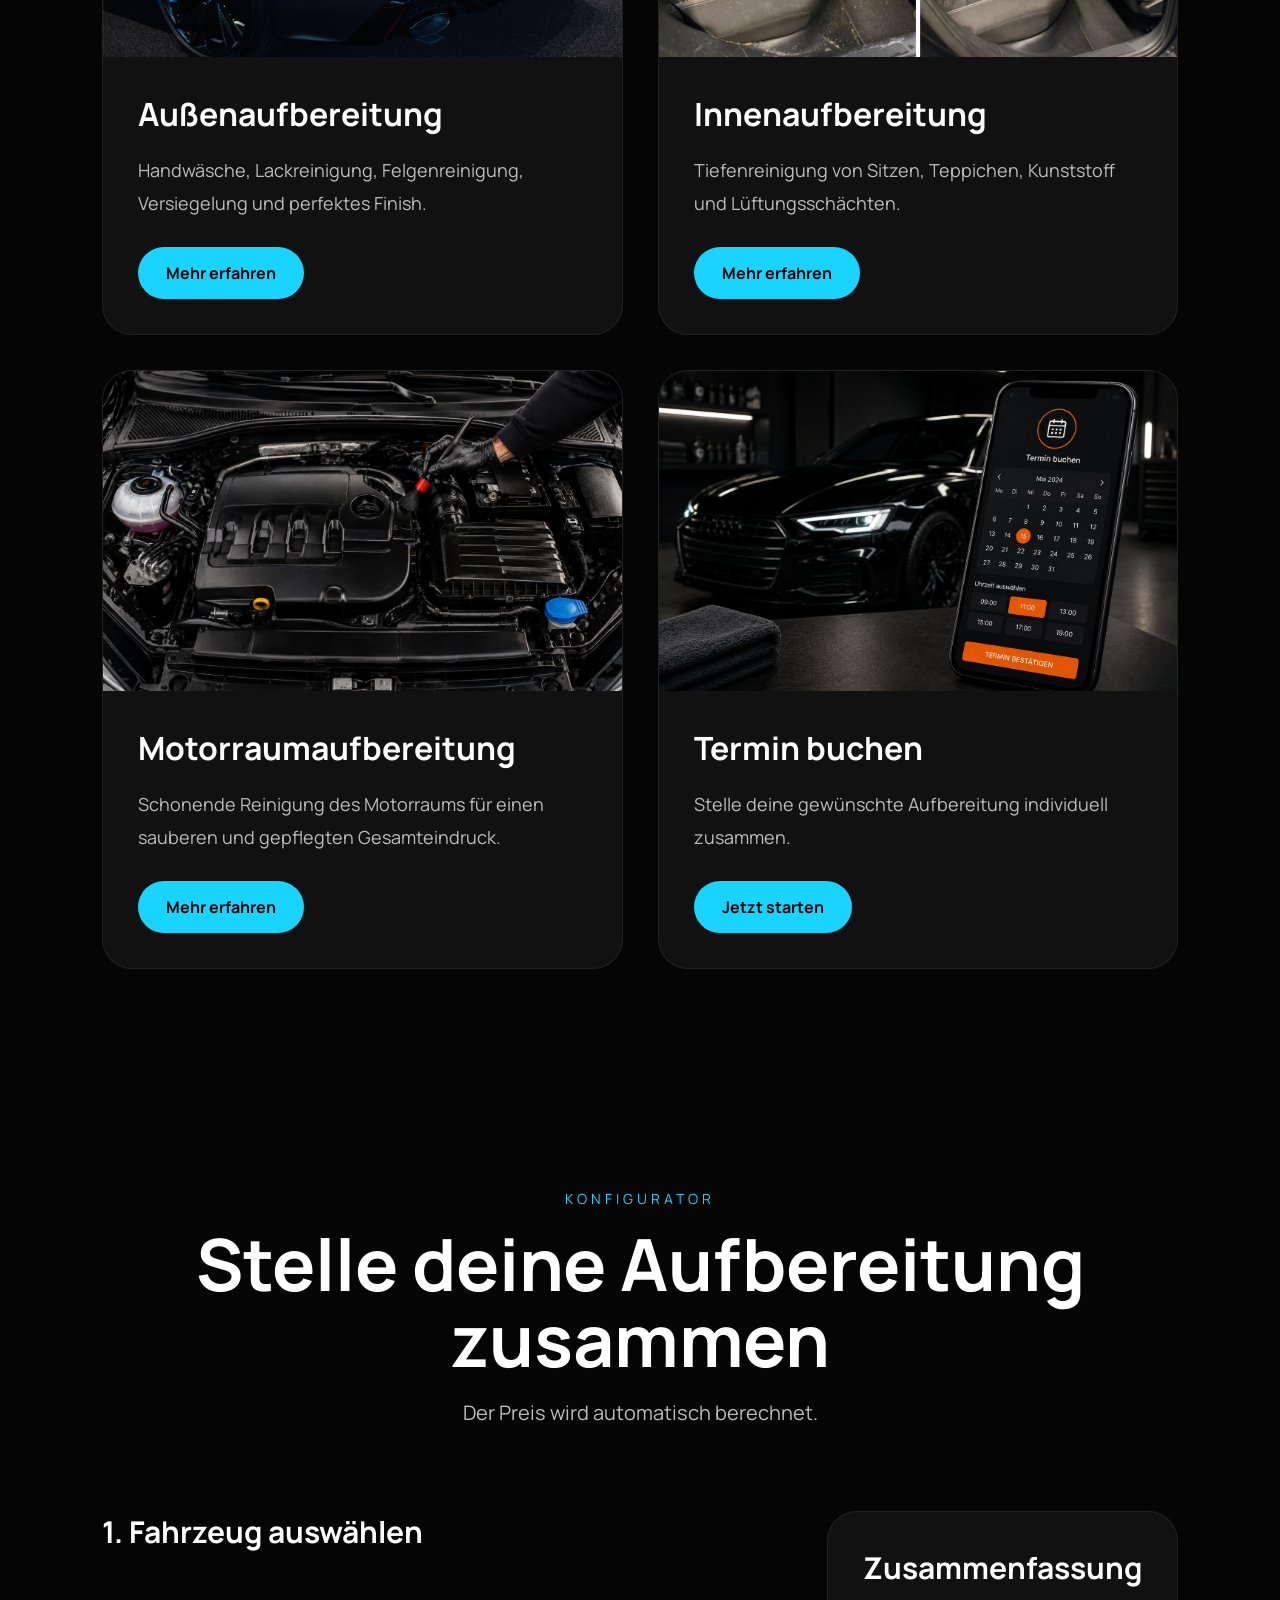
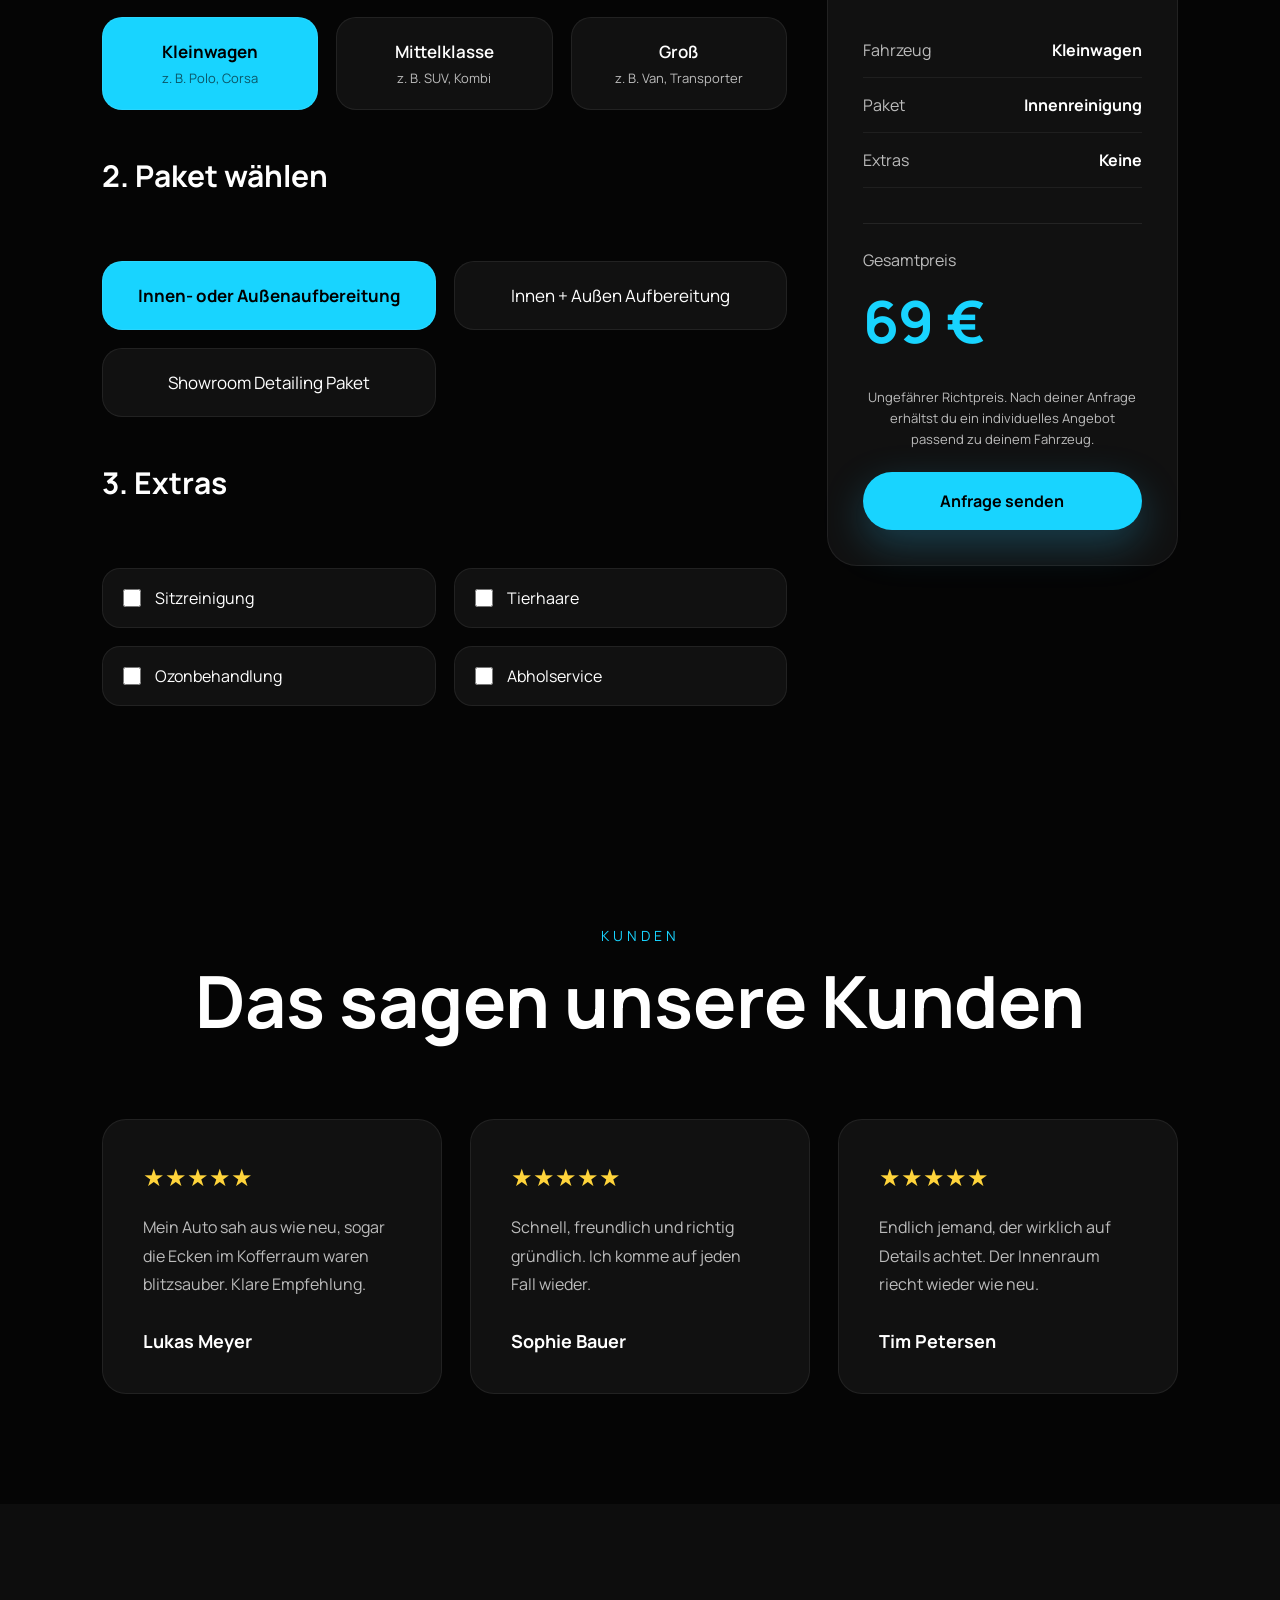
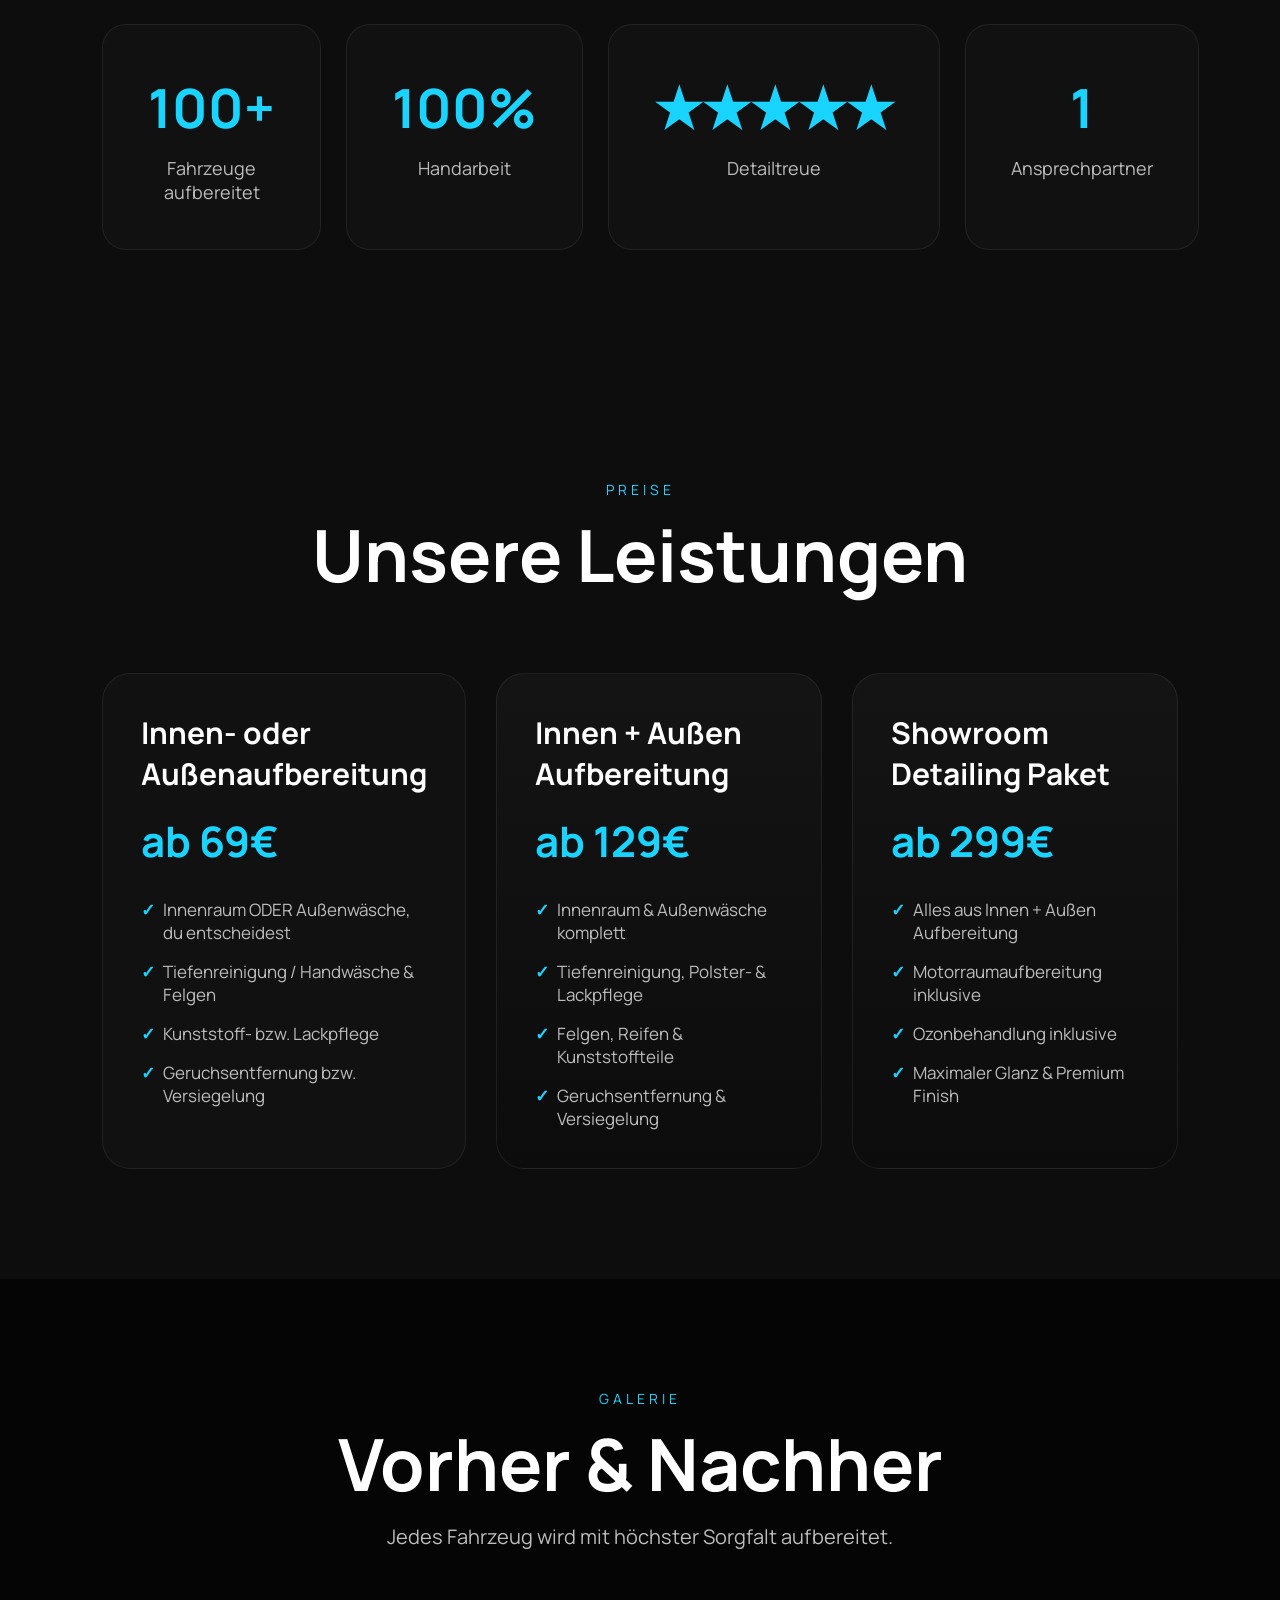
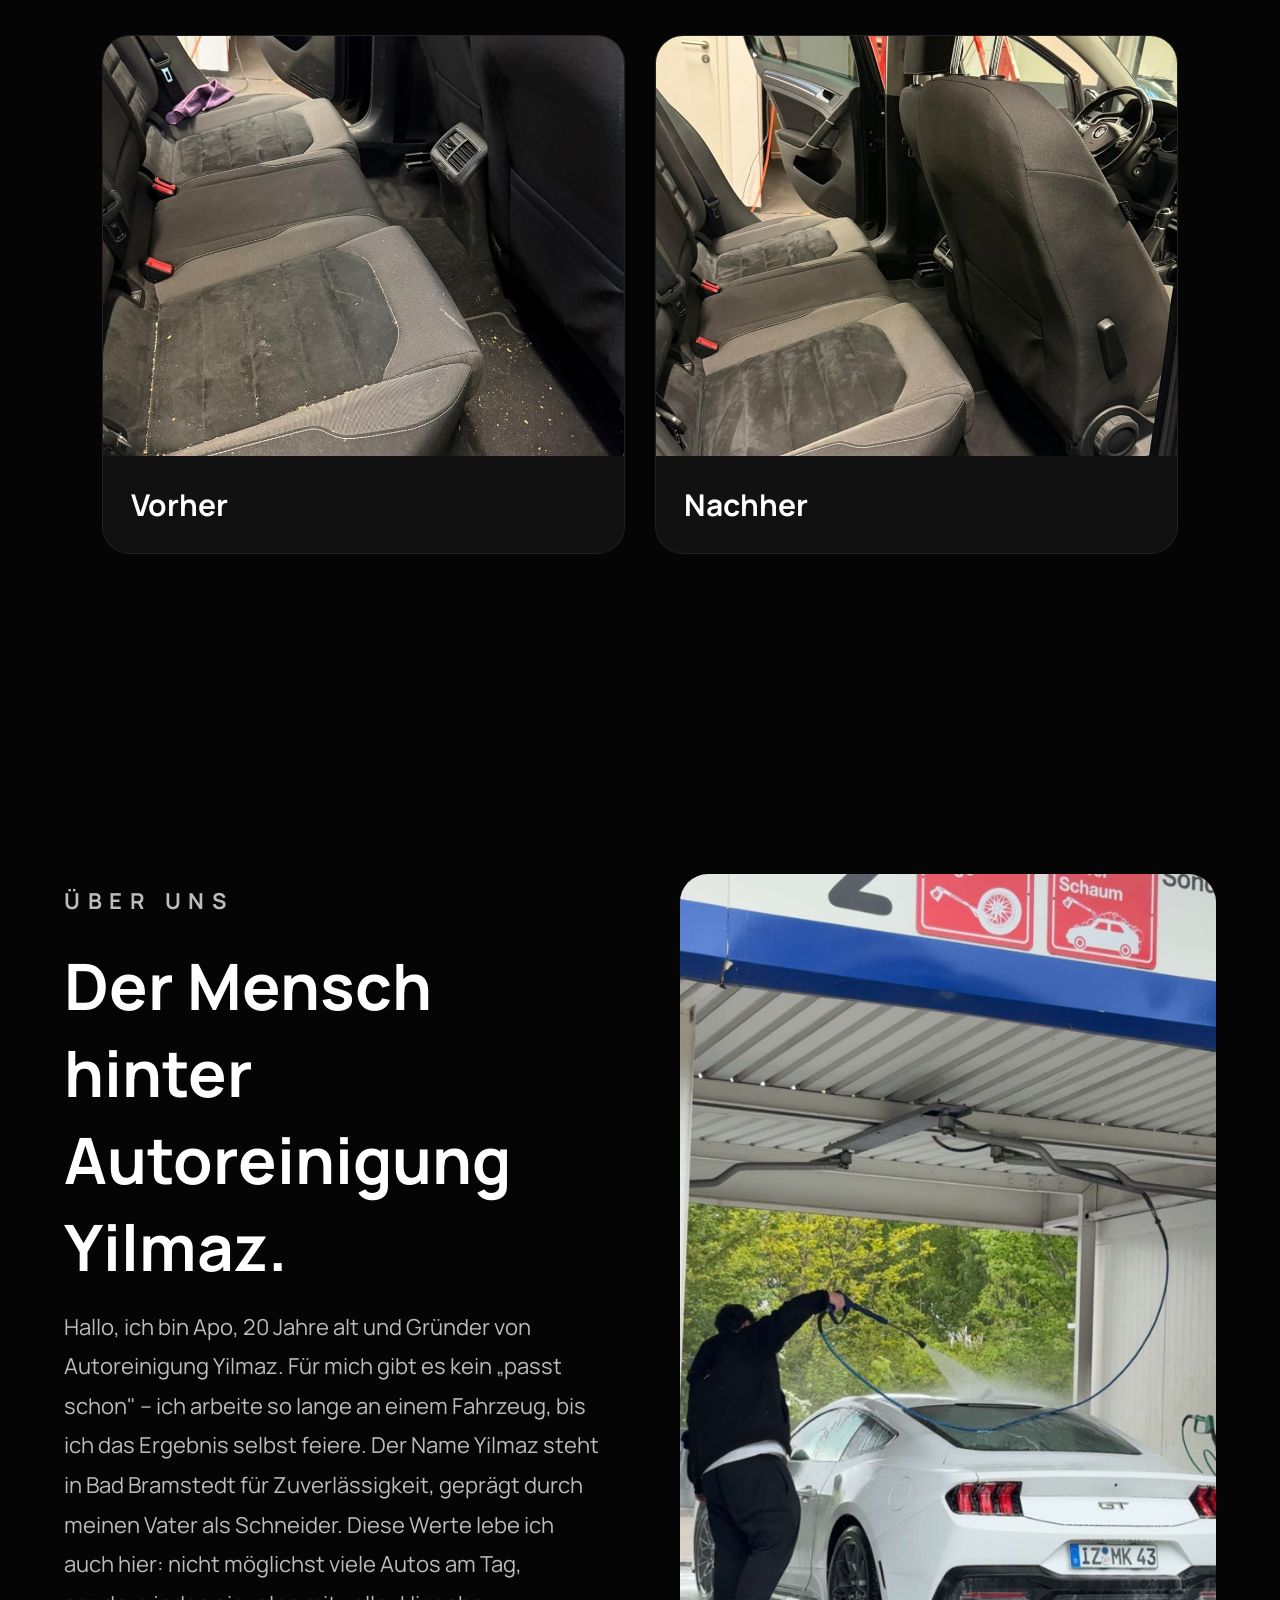
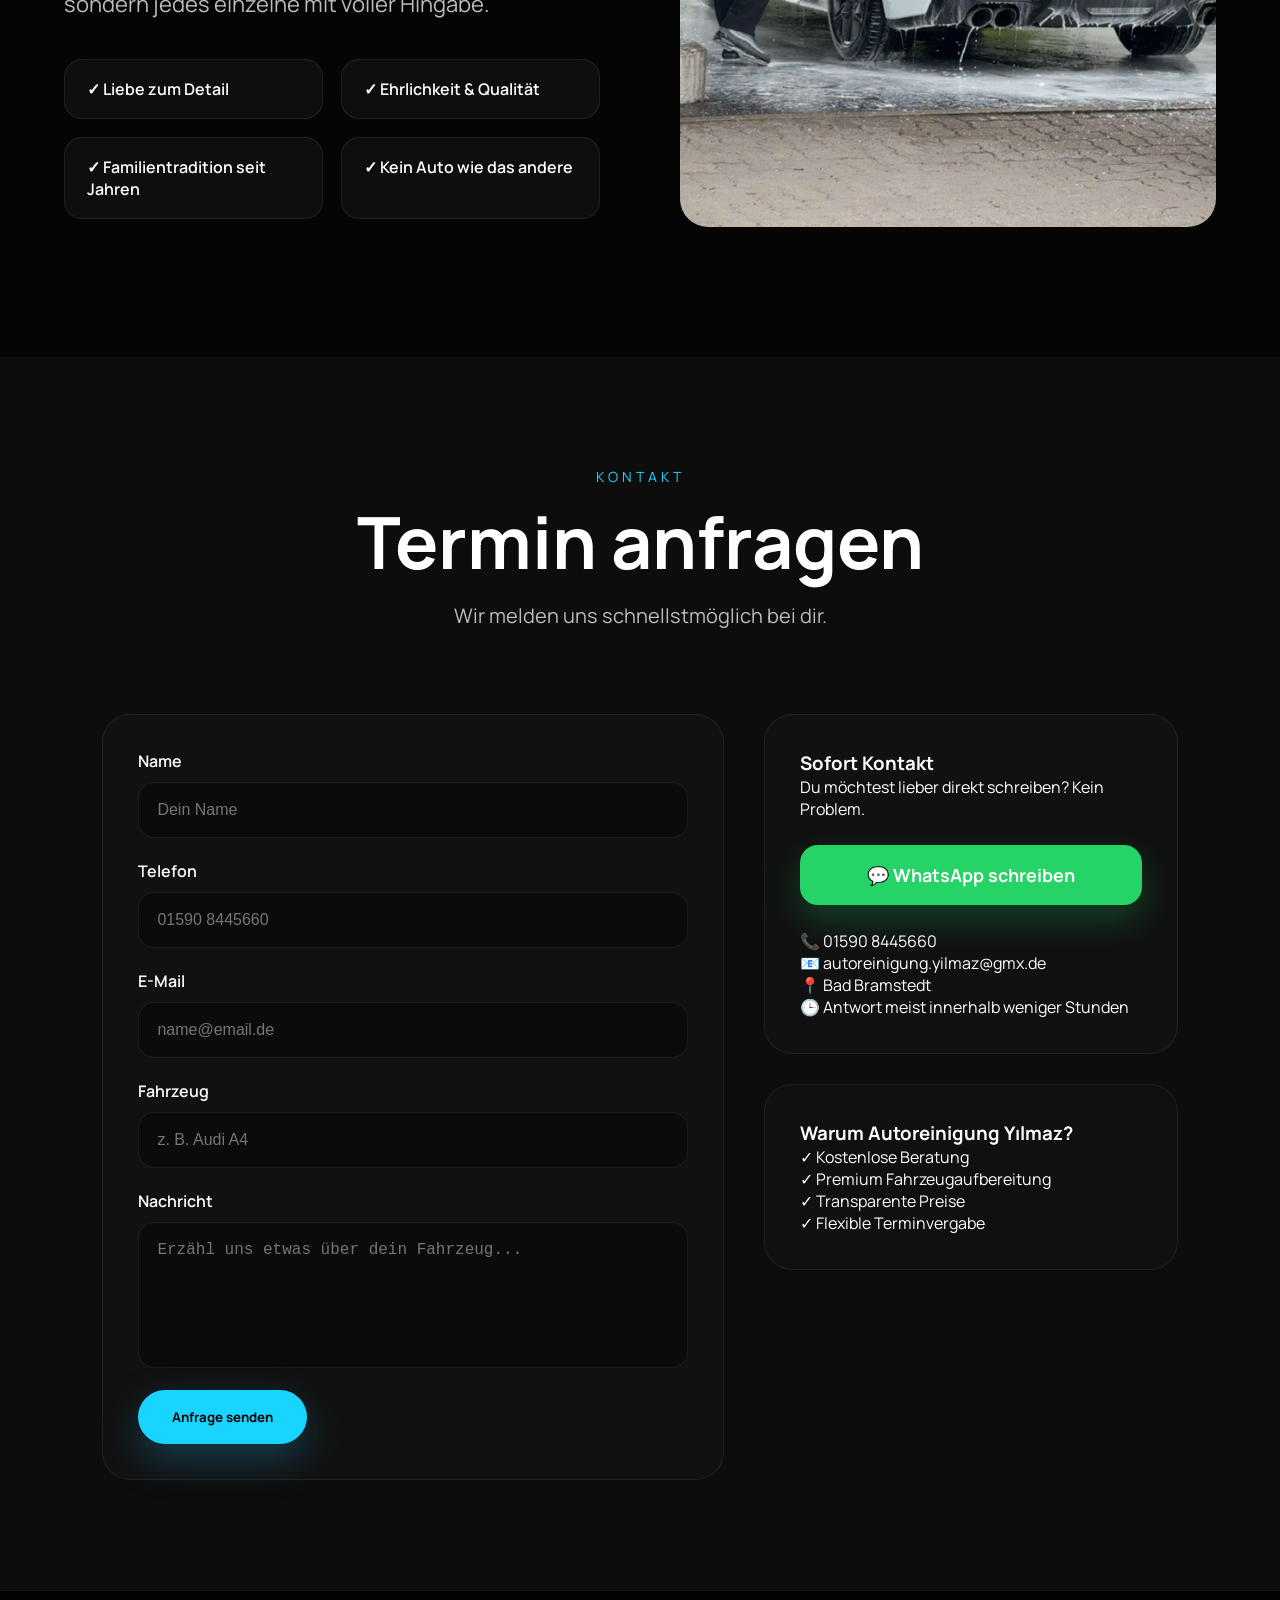
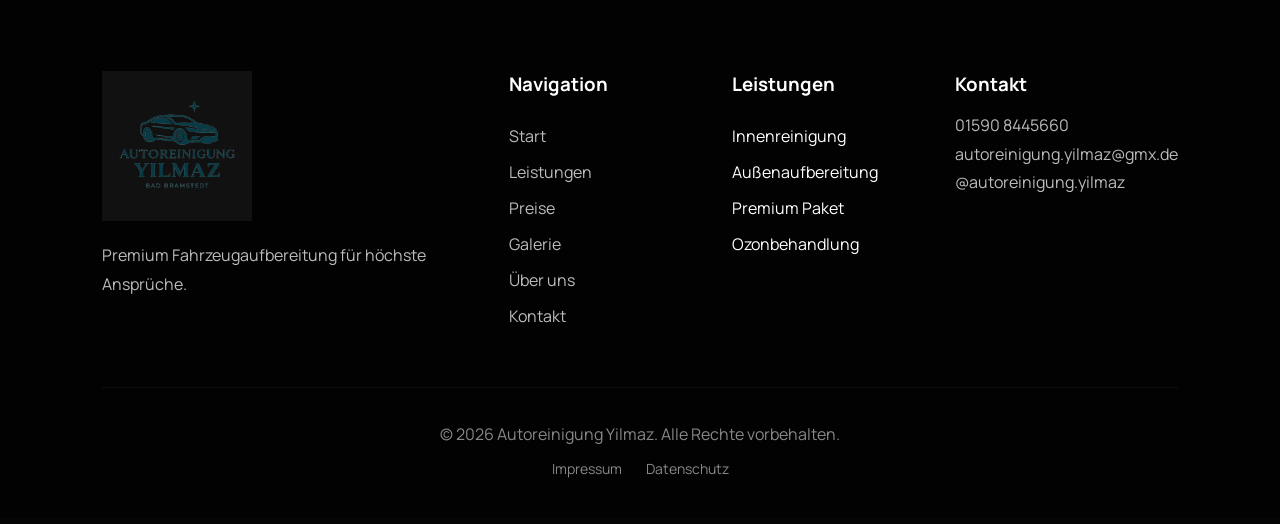
==== commit 728d738c: "Update video poster image in index.html" ====
--- a/index.html
+++ b/index.html
@@ -67,7 +67,7 @@
 loop
 playsinline
 preload="auto"
-poster="assets/images/aussen.jpg">
+poster="assets/images/rs7.mp4">
 
 <source
 src="assets/videos/rs7.mp4"
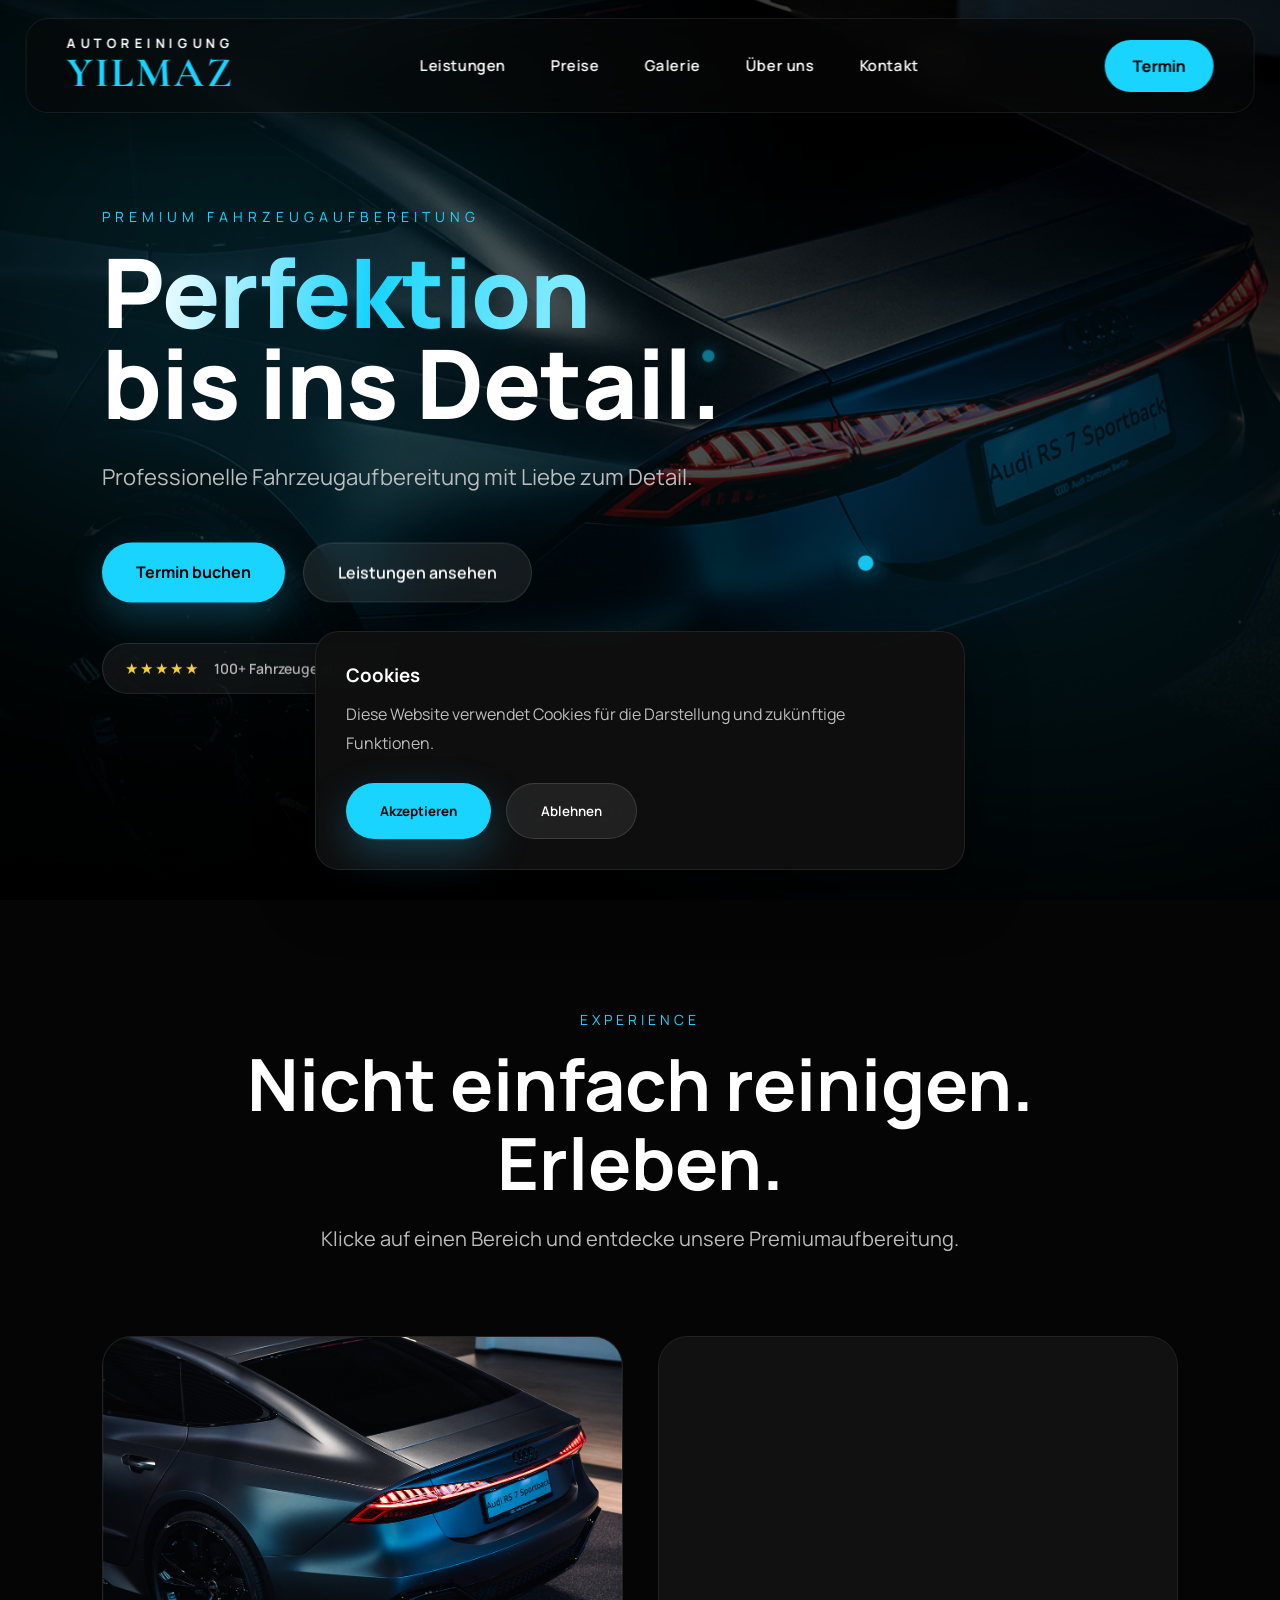
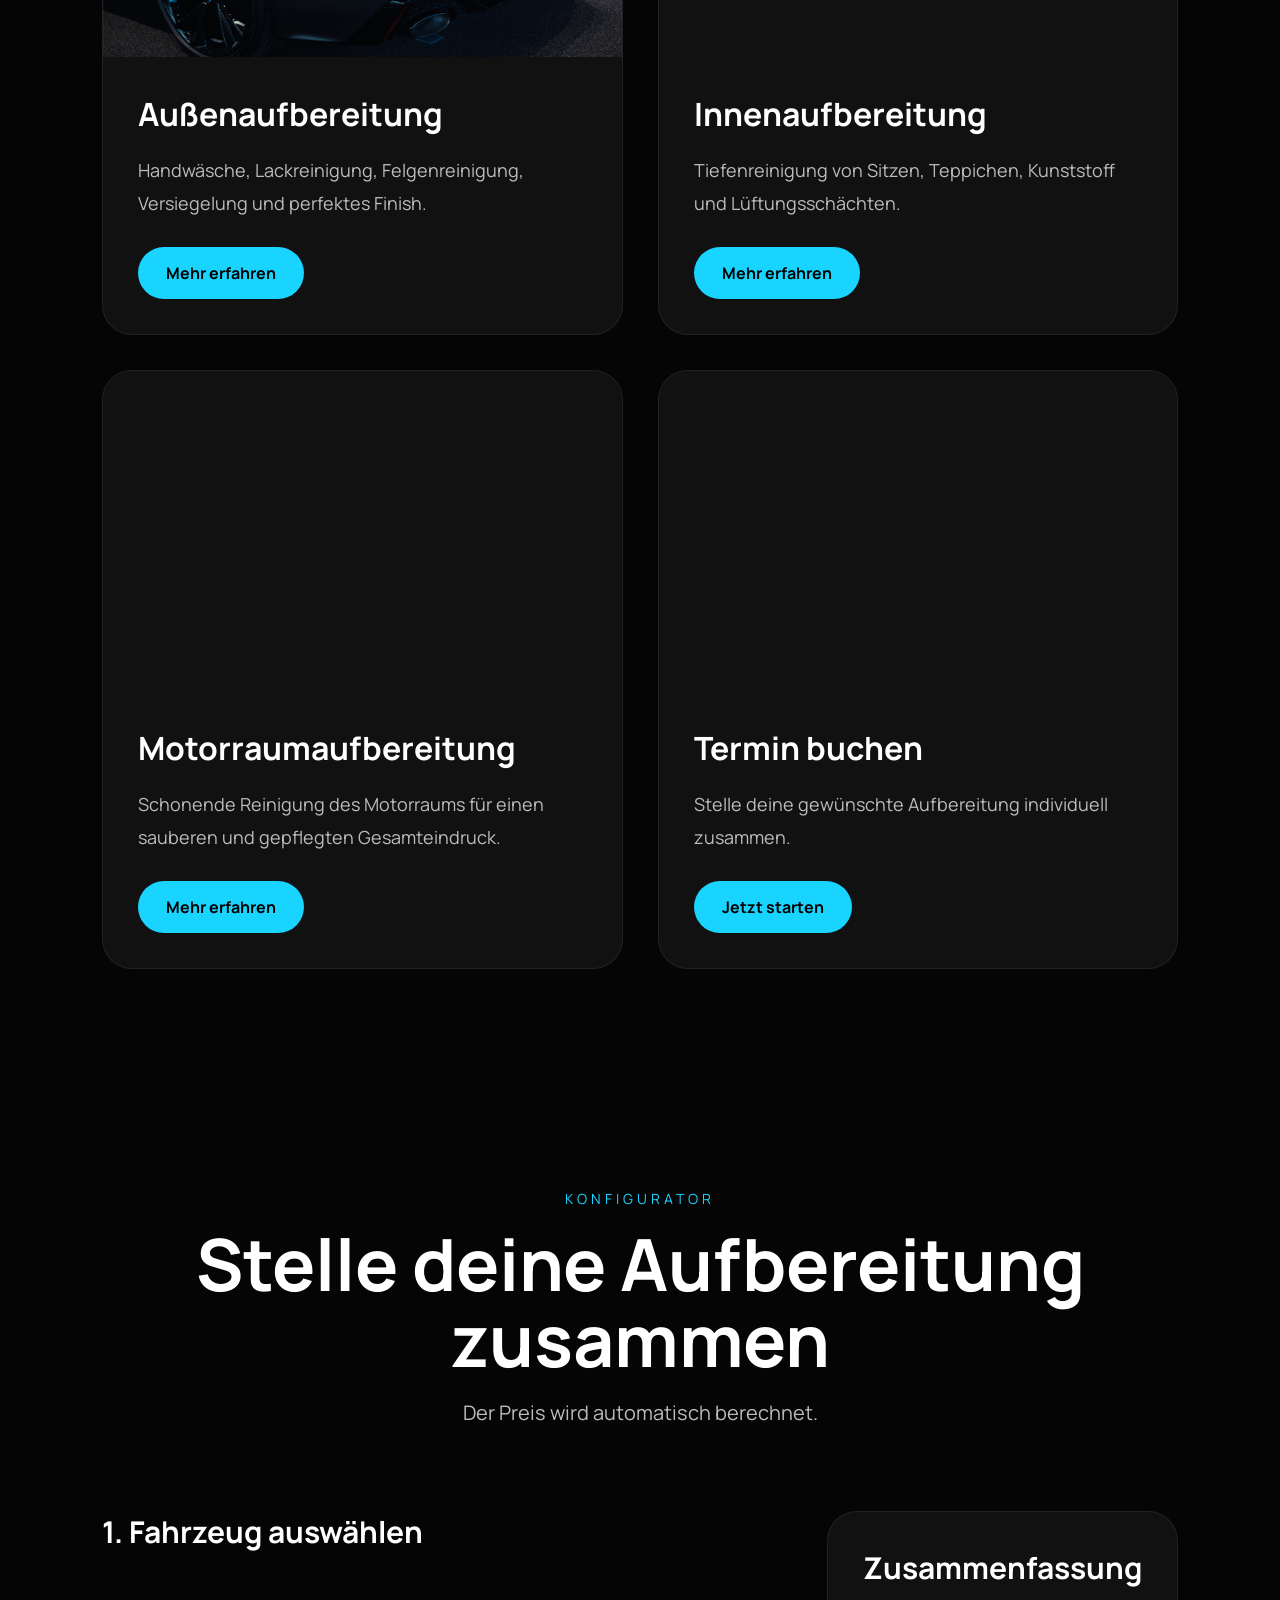
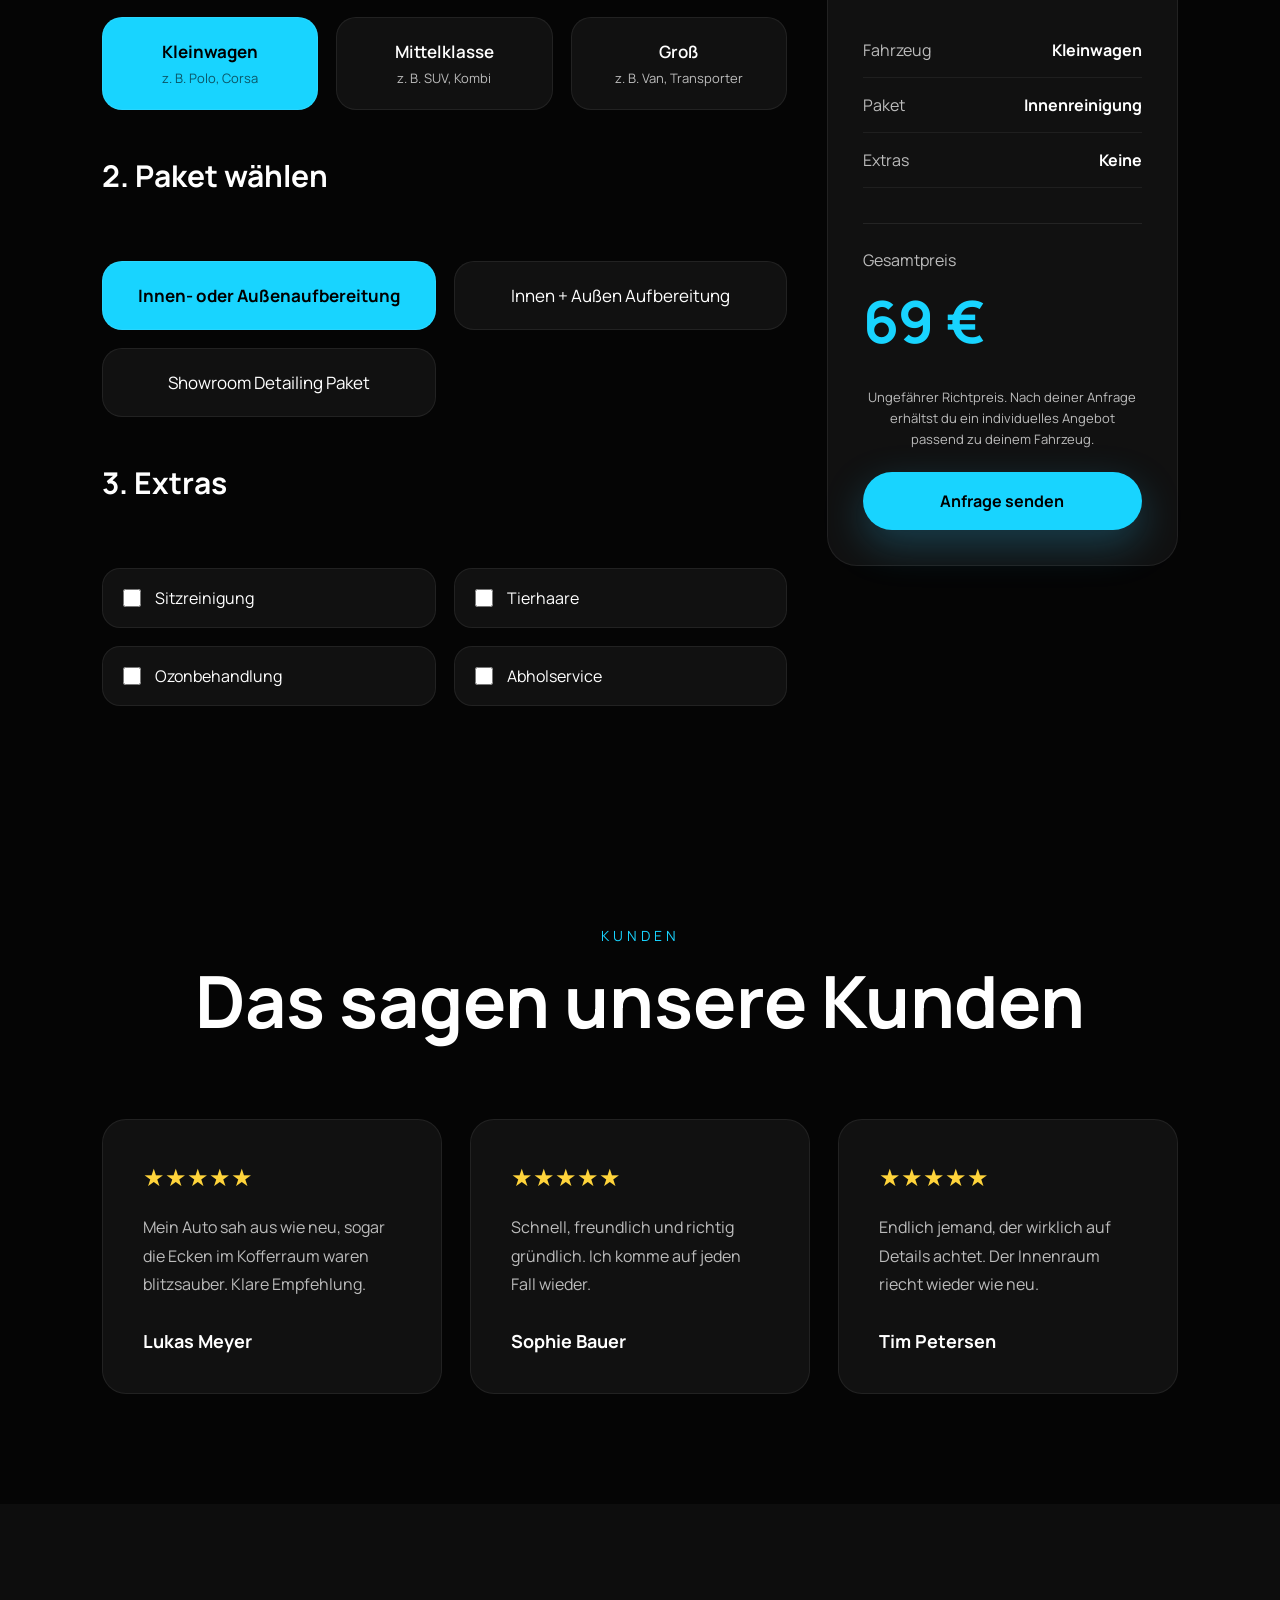
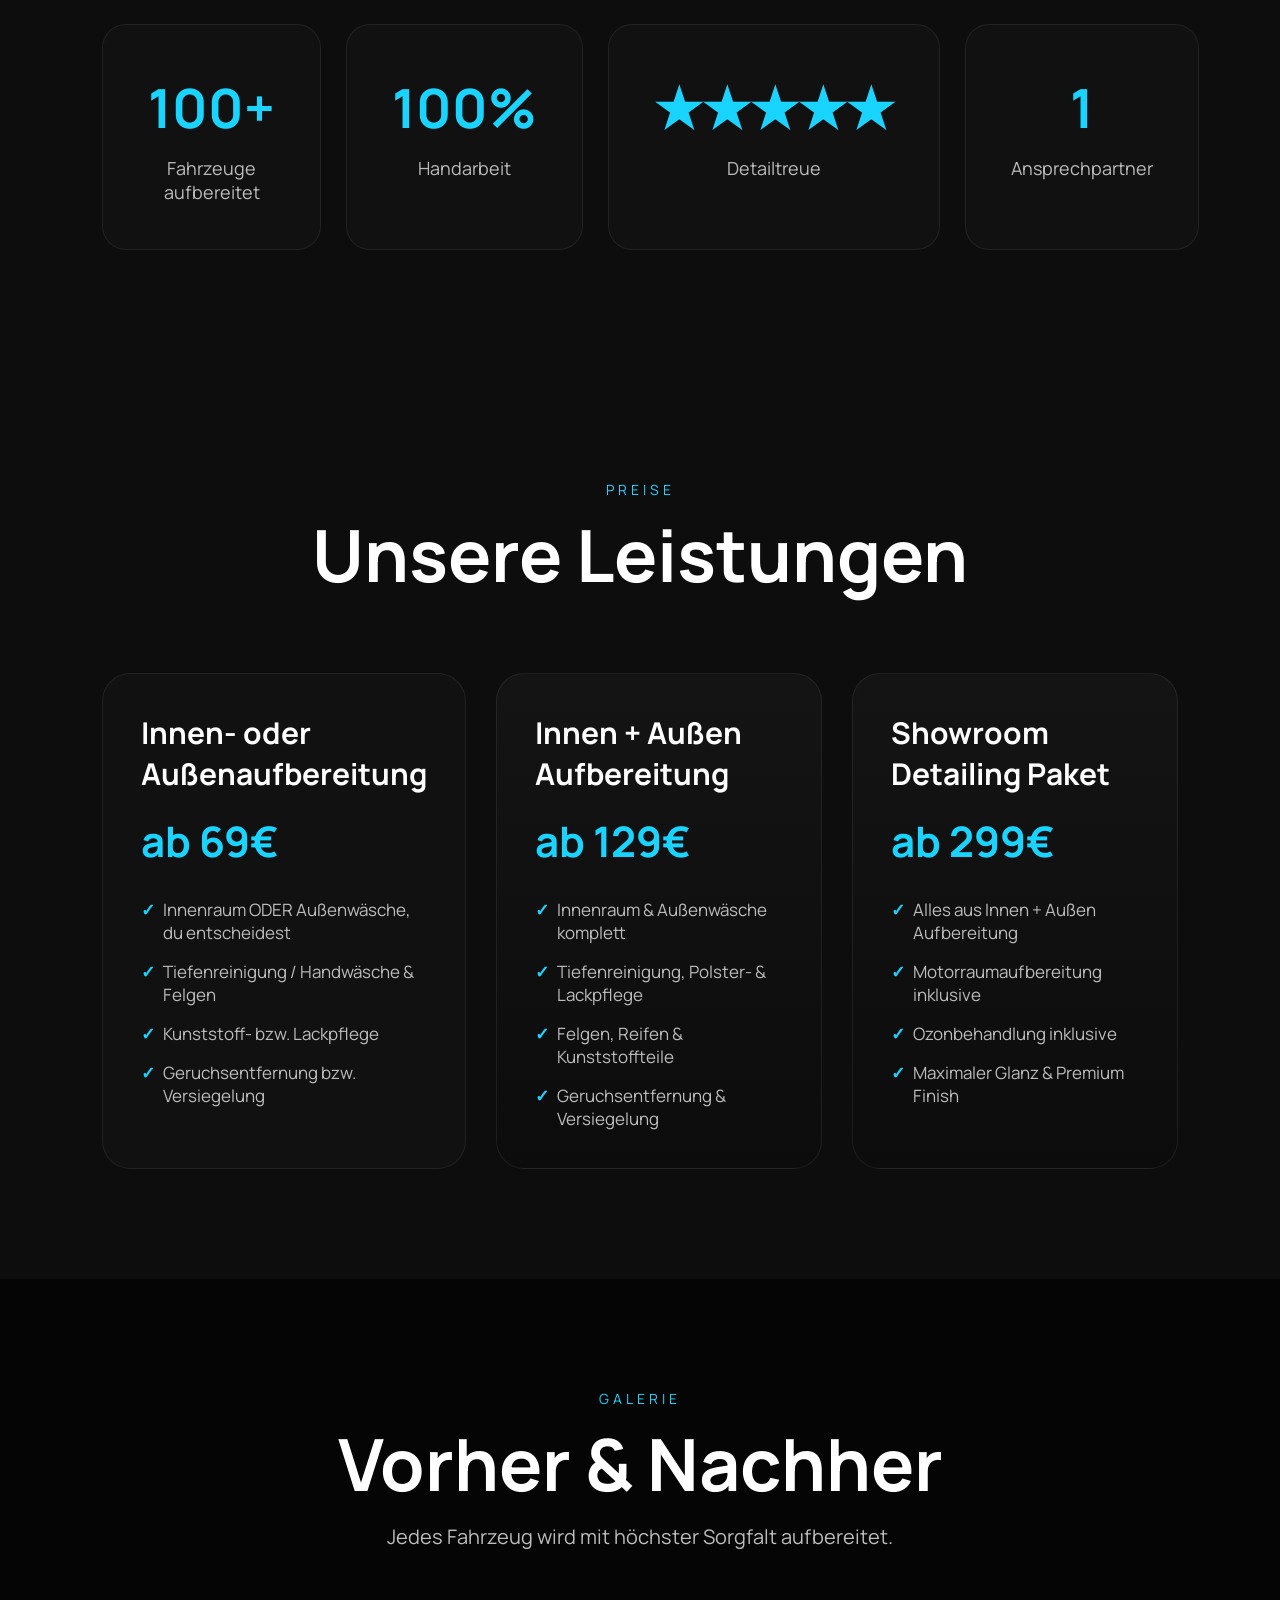
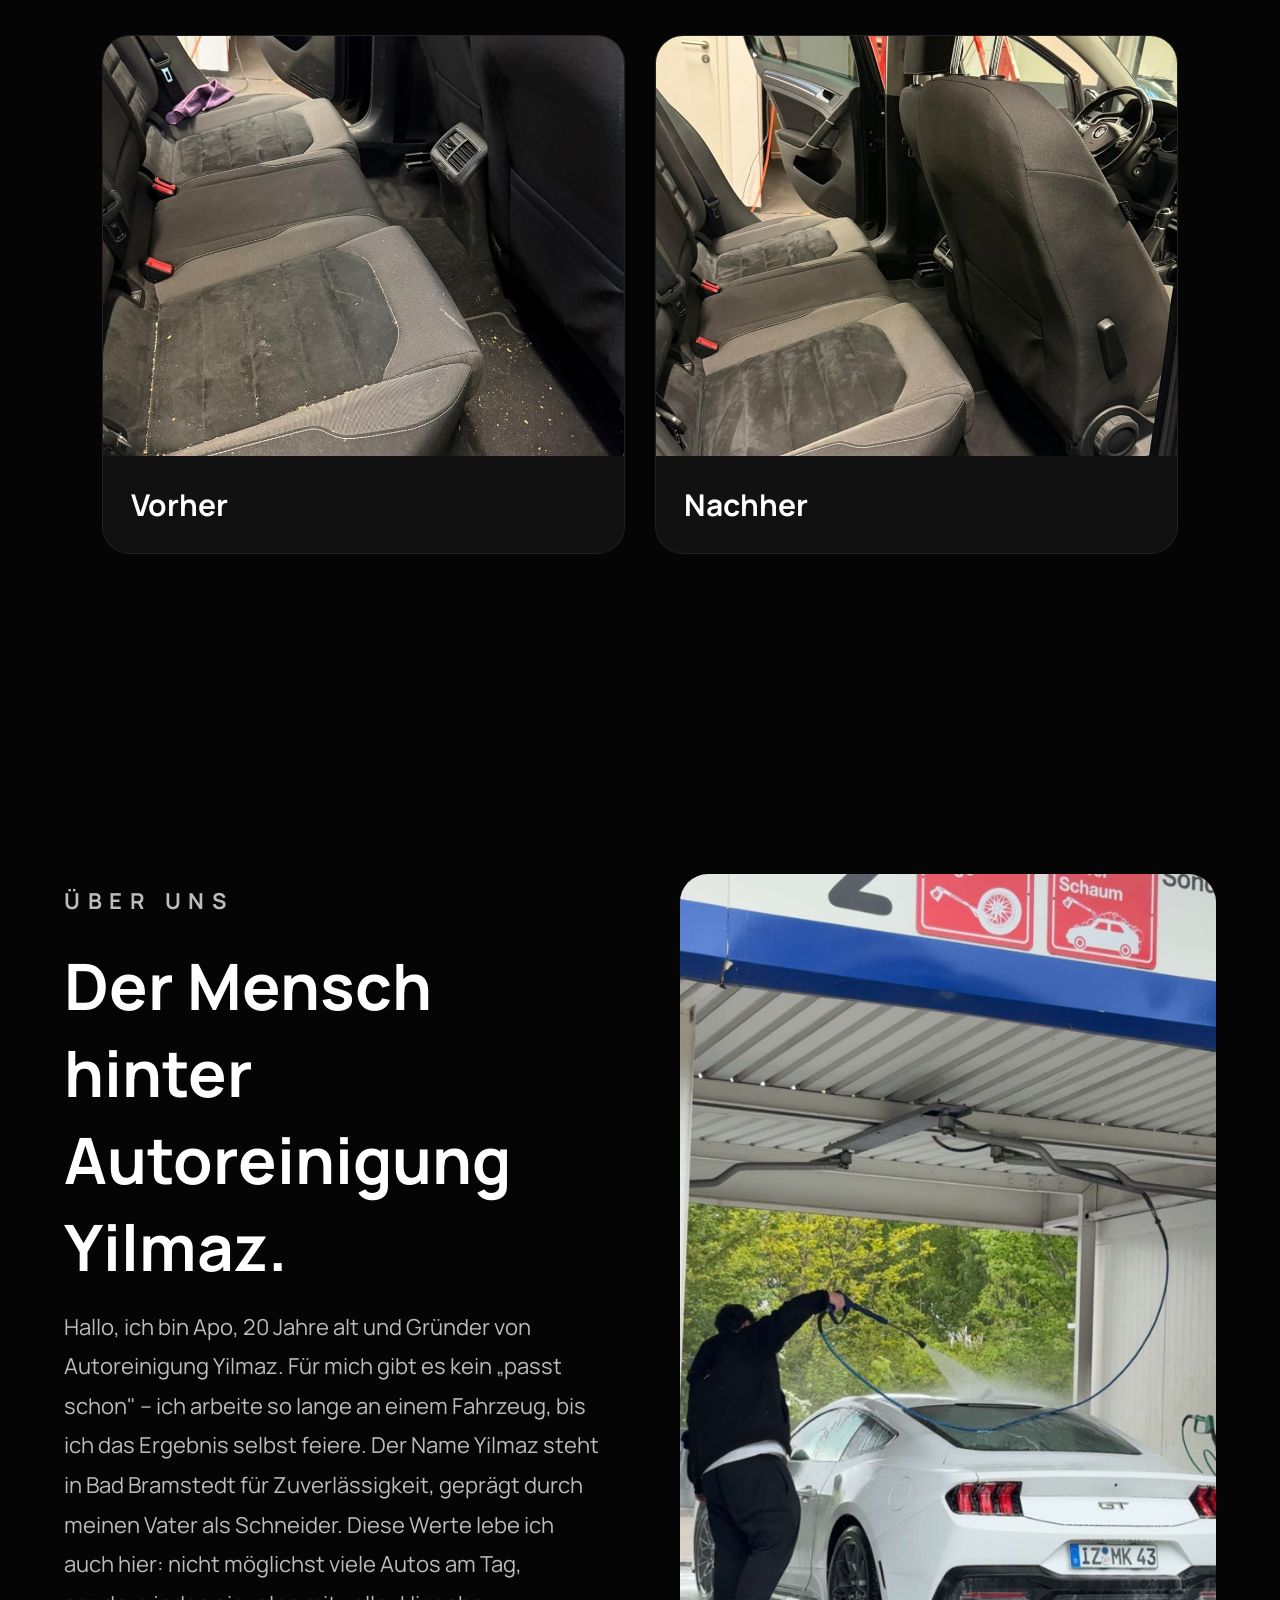
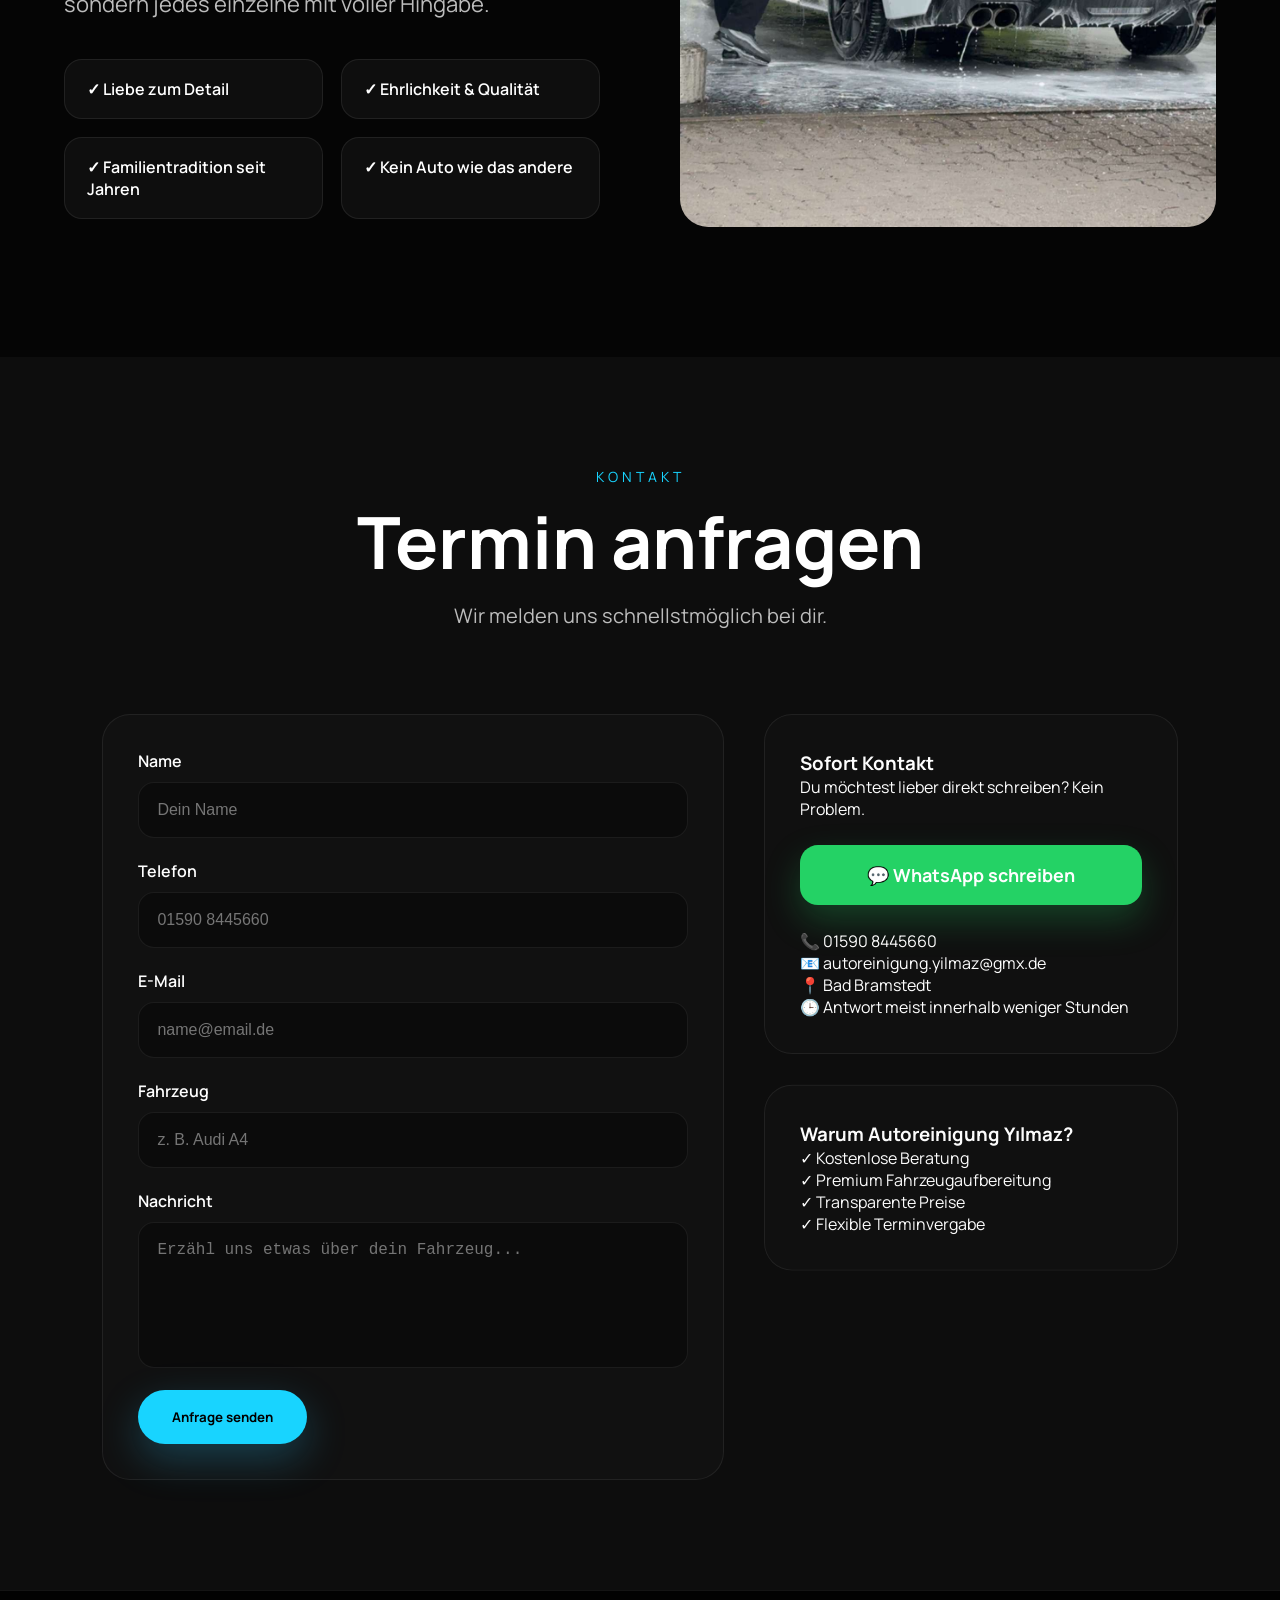
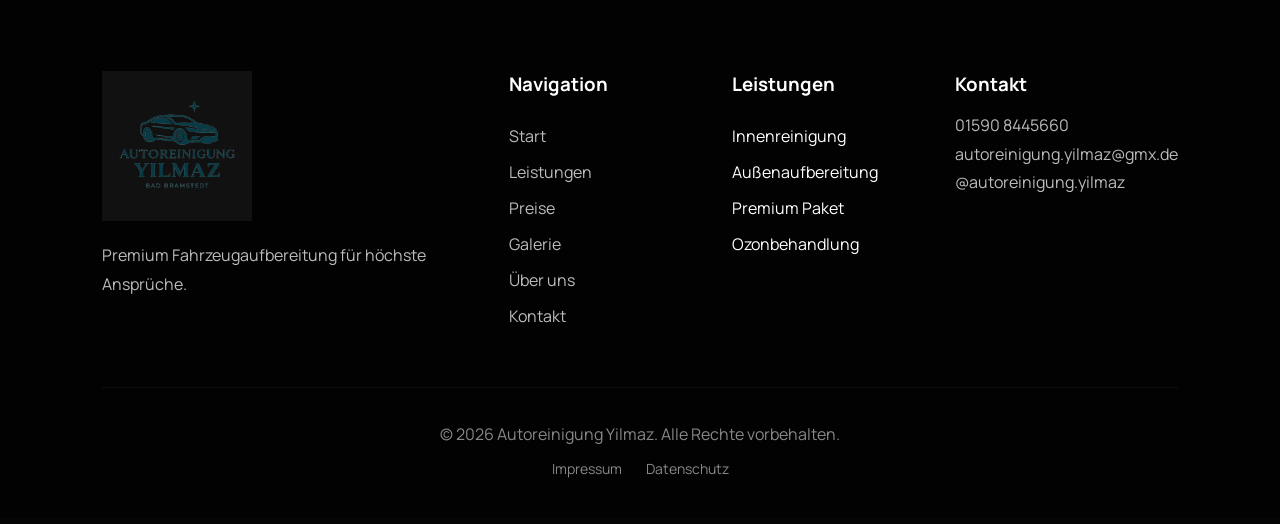
==== commit 349ea767: "Update index.html" ====
--- a/index.html
+++ b/index.html
@@ -61,21 +61,15 @@
 <header class="hero">
 
 <video
-id="heroVideo"
-autoplay
-muted
-loop
-playsinline
-preload="auto"
-poster="assets/images/rs7.mp4">
-
-<source
-src="assets/videos/rs7.mp4"
-type="video/mp4">
-
-<source
-src="assets/images/rs7.mov"
-type="video/quicktime">
+  id="heroVideo"
+  autoplay
+  muted
+  loop
+  playsinline
+  preload="auto"
+  poster="assets/images/aussen.jpg">
+
+  <source src="assets/images/rs7.mp4" type="video/mp4">
 
 </video>
 
